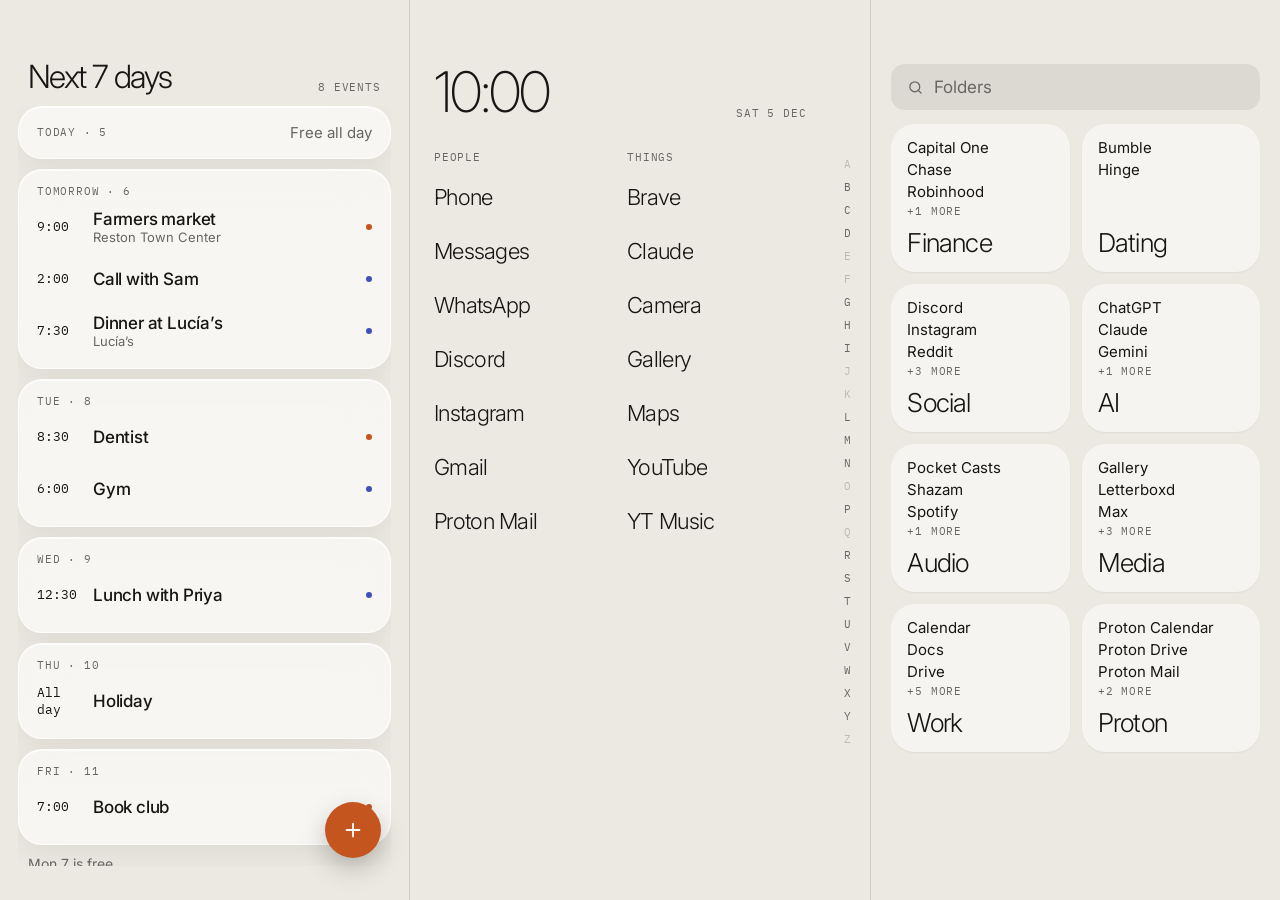
==== index.html @ 33ed7e68 "Page 0.7.0: SHELL themes, a color per page, fonts - Themes: SHELL's nine themes (accent → darker acc" ====
<!doctype html>
<html lang="en">
<head>
<meta charset="utf-8">
<meta name="viewport" content="width=device-width,initial-scale=1,user-scalable=no,interactive-widget=resizes-content">
<meta name="color-scheme" content="light">
<title>Paper</title>
<link rel="preconnect" href="https://fonts.googleapis.com">
<link rel="stylesheet" href="https://fonts.googleapis.com/css2?family=Inter:wght@200;300;400;500;600&family=IBM+Plex+Mono:wght@400;500&display=swap">
<style>
:root{
  /* Every color below is set by the theme (src/themes.js); these are the Paper defaults. */
  --bg:#ECE9E2; --bgRGB:236,233,226; --ink:#171614; --inkRGB:23,22,20; --ink2:#5F5B54;
  --line:rgba(var(--inkRGB),.13); --line2:rgba(var(--inkRGB),.28); --soft:rgba(var(--inkRGB),.07);
  --acc:#C4551F; --onAcc:#141312; --sheet:#F5F3EE; --card:rgba(255,255,255,.5); --pop:#FBFAF7; --red:#B42318;
  --glass:rgba(255,255,255,.58); --glassEdge:rgba(255,255,255,.75); --chipGlass:rgba(255,255,255,.65);
  --mono:'IBM Plex Mono',ui-monospace,'Roboto Mono',monospace;
  --sans:Inter,system-ui,'Roboto',sans-serif;
  --pad:28px; --ease:cubic-bezier(.22,1,.36,1); --pop:cubic-bezier(.34,1.4,.64,1);
}
*{box-sizing:border-box;-webkit-tap-highlight-color:transparent}
html,body{margin:0;height:100%;background:var(--bg);color:var(--ink);font-family:var(--sans);overflow:hidden;
  -webkit-user-select:none;user-select:none;overscroll-behavior:none}
button{font:inherit;color:inherit;background:none;border:0;padding:0;margin:0;cursor:pointer;text-align:left}
input{font:inherit;color:inherit;-webkit-user-select:text;user-select:text}
.mono{font-family:var(--mono);font-size:11px;letter-spacing:.8px;text-transform:uppercase;color:var(--ink2)}
.sr{position:absolute;width:1px;height:1px;overflow:hidden;clip:rect(0 0 0 0)}
h1{margin:0;font-weight:300;font-size:42px;line-height:1.05;letter-spacing:-1.6px}
@keyframes rise{from{opacity:0;transform:translate3d(0,16px,0)}to{opacity:1;transform:none}}
.scroll{overflow-y:auto;overflow-x:hidden;-webkit-overflow-scrolling:touch;touch-action:pan-y;scrollbar-width:none}
.scroll::-webkit-scrollbar{display:none}

/* frosted glass */
.glass{background:var(--glass);border:1px solid var(--glassEdge);box-shadow:inset 0 1px 0 var(--glassEdge),0 10px 30px rgba(0,0,0,.06);
  -webkit-backdrop-filter:blur(24px) saturate(1.2);backdrop-filter:blur(24px) saturate(1.2)}
.card{border-radius:24px;padding:14px 18px;display:flex;flex-direction:column;gap:6px;margin-bottom:10px}

#app{position:fixed;inset:0;overflow:hidden;overflow:clip;touch-action:none}
#wall,#wallOld{position:absolute;inset:0;pointer-events:none}
#wallOld{opacity:0}
#wx{position:absolute;inset:0;width:100%;height:100%;pointer-events:none}
#bolt{position:absolute;inset:0;background:#fff;opacity:0;pointer-events:none}
#bolt.flash{animation:bolt 1.1s ease-out}
@keyframes bolt{0%{opacity:0}4%{opacity:.5}10%{opacity:.05}16%{opacity:.35}100%{opacity:0}}
#app.theming,#app.theming *{transition:color .5s,background-color .5s,border-color .5s,fill .5s,stroke .5s!important}
#stage{position:absolute;inset:0;overflow:hidden;overflow:clip;transform-origin:50% 42%;will-change:transform,filter}
#track{position:absolute;top:0;left:0;height:100%;width:200%;display:flex;will-change:transform}
.page{position:relative;width:50%;height:100%;padding:calc(var(--top,24px) + 40px) var(--pad) calc(var(--bot,16px) + 20px);
  display:flex;flex-direction:column;overflow:hidden}
#veil{position:absolute;inset:0;background:var(--bg);opacity:0;pointer-events:none;z-index:4}

/* press feedback */
.app,.chip,.btn,.row,.ev,.dk,.ra,.tile,.sg,.mi,#dots button{transition:transform .22s var(--ease),opacity .22s,background-color .2s}
.app:active,.row:active,.ev:active,.ra:active,.mi:active{opacity:.55;transform:scale(.97)}
.chip:active,.btn:active,.dk:active,.sg:active,.tile:active{transform:scale(.95)}
.pressing{transform:scale(.95)!important;opacity:.7}

/* home */
.clockrow{display:flex;justify-content:space-between;align-items:flex-end;padding-right:28px}
#clock{margin:0;font-weight:200;font-size:56px;line-height:1;letter-spacing:-2px}
.cols{margin-top:30px;padding-right:28px;display:grid;grid-template-columns:minmax(0,1fr) minmax(0,1fr);column-gap:14px}
.col{display:flex;flex-direction:column;min-width:0}
.col .mono{margin:0 0 6px}
.app{min-height:54px;display:flex;align-items:center;white-space:nowrap;overflow:hidden;text-overflow:ellipsis;font-weight:300;font-size:calc(24px * var(--fs,1));letter-spacing:-.7px}
.app.missing{color:var(--ink2);text-decoration:line-through;text-decoration-thickness:1px}
#plainList{margin-top:24px;padding-right:28px;flex:1;min-height:0;padding-bottom:60px}
#plainList .app{font-size:calc(22px * var(--fs,1));min-height:50px}
.letter{margin:16px 0 2px}
#rail{position:absolute;right:0;padding-right:6px;touch-action:none;z-index:3;top:calc(var(--top,24px) + 128px);bottom:calc(var(--bot,16px) + 76px);width:40px;
  display:flex;flex-direction:column;justify-content:flex-start;align-items:center}
#rail button{width:34px;flex:0 1 23px;min-height:14px;max-height:24px;display:flex;align-items:center;justify-content:center;
  font-family:var(--mono);font-size:11px;color:var(--ink2);text-align:center;transition:transform .2s var(--pop),color .14s}
#rail button.on{color:var(--ink);font-weight:600;transform:translateX(-12px) scale(1.6)}
#rail button.off{opacity:.35}

/* page dots */
#app.shellish #dots{background:rgba(10,10,10,.6)}
#app.shellish #dots button{color:rgba(245,243,239,.45)}
#app.shellish #dots button.on{color:#f5f3ef}
#dots{position:absolute;left:50%;bottom:calc(var(--bot,16px) + 18px);transform:translateX(-50%);z-index:6;display:flex;gap:2px;padding:4px 8px;
  border-radius:999px;background:rgba(var(--inkRGB),.06);touch-action:none}
#dots button{width:34px;height:30px;display:flex;align-items:center;justify-content:center;color:rgba(var(--inkRGB),.3)}
#dots button.on{color:var(--ink);transform:scale(1.15)}
#dots .pip{width:7px;height:7px;border-radius:50%;background:currentColor}

/* folders (App Library) */
.fsearch{display:flex;align-items:center;gap:10px;min-height:46px;padding:0 16px;border-radius:14px;background:rgba(var(--inkRGB),.07);flex-shrink:0}
#fq{all:unset;flex:1;min-width:0;font-size:17px;color:var(--ink);-webkit-user-select:text;user-select:text}
#fq::placeholder{color:var(--ink2)}
.tiles{margin-top:14px;flex:1;min-height:0;display:grid;grid-template-columns:repeat(2,minmax(0,1fr));gap:12px;align-content:start;padding-bottom:70px}
.tile{min-height:148px;padding:14px 16px;border-radius:24px;background:var(--card);box-shadow:0 1px 2px rgba(0,0,0,.06);
  display:flex;flex-direction:column;justify-content:space-between;text-align:left;overflow:hidden}
.tapps{display:flex;flex-direction:column;gap:3px;min-width:0}
.tapps>span:not(.mono){font-size:15px;color:var(--ink);white-space:nowrap;overflow:hidden;text-overflow:ellipsis}
.tapps .tempty{color:var(--ink2)}
.tname{font-weight:300;font-size:26px;letter-spacing:-.8px}
.flist{margin-top:14px;flex:1;min-height:0}
#fwrap{position:absolute;inset:0;z-index:7;display:none;--fb:0}
#fwrap.on{display:block}
#fscrim{position:absolute;inset:0;background:rgba(var(--bgRGB),.55);-webkit-backdrop-filter:blur(18px);backdrop-filter:blur(18px);opacity:var(--fb)}
#fview{position:absolute;left:18px;right:18px;top:calc(var(--top,24px) + 110px);max-height:calc(100% - 200px);display:flex;flex-direction:column;
  background:var(--pop);border-radius:30px;padding:22px 20px 10px;box-shadow:0 30px 70px rgba(0,0,0,.18);transform-origin:0 0;will-change:transform}
.fhead{display:flex;justify-content:space-between;align-items:baseline;margin-bottom:14px}
.fname{font-weight:300;font-size:34px;letter-spacing:-1.2px}
.fbody{min-height:0}
.chips{display:grid;grid-template-columns:1fr 1fr;gap:8px;padding-bottom:14px}
/* icons line up with the folder's name on the left and its count on the right */
.ficons{display:grid;grid-template-columns:repeat(4,60px);justify-content:space-between;gap:16px 0;padding:4px 0 16px}
.fi{display:flex;flex-direction:column;align-items:center;gap:7px;min-width:0;text-align:center;transition:transform .22s var(--ease),opacity .22s}
.fi:active{transform:scale(.9);opacity:.75}
.fic{position:relative;width:60px;height:60px;border-radius:17px;overflow:hidden;background:var(--soft);display:flex;align-items:center;justify-content:center;flex-shrink:0;
  box-shadow:0 0 0 .5px rgba(var(--inkRGB),.12),0 3px 10px rgba(0,0,0,.1)}
.fic b{font-weight:400;font-size:24px;color:var(--ink2)}
.fic img{position:absolute;inset:0;width:100%;height:100%;object-fit:cover}
.fic.add{background:transparent;box-shadow:inset 0 0 0 1.5px var(--line2);color:var(--ink2)}
.fil{font-size:12.5px;line-height:1.2;width:78px;margin:0 -9px;text-align:center;white-space:nowrap;overflow:hidden;text-overflow:ellipsis}
#liftItem.fi{padding:0;background:none;border-radius:0;flex-direction:column;align-items:center;transform-origin:50% 40%}
#liftItem.fi .fil{color:var(--ink)}
.chip{min-height:48px;padding:0 16px;border-radius:14px;background:var(--ink);color:var(--bg);font-size:16px;white-space:nowrap;overflow:hidden;text-overflow:ellipsis}
.chip.ghost{background:transparent;color:var(--ink);border:1px solid var(--line2)}

/* overlays */
.over{position:absolute;inset:0;padding:calc(var(--top,24px) + 36px) 18px calc(var(--bot,16px) + 18px);display:flex;flex-direction:column;z-index:5;visibility:hidden;will-change:transform}
.over h1{margin:0 10px 12px;font-size:40px}

/* calendar (Today view) */
.calhead{display:flex;justify-content:space-between;align-items:flex-end;padding:0 10px 12px}
.calhead h1{margin:0;font-size:40px}
.days{flex:1;min-height:0;padding-bottom:80px}
.card.row1{flex-direction:row;justify-content:space-between;align-items:center;padding:16px 18px}
.card .sub{font-size:15px;color:var(--ink2)}
.ev{min-height:46px;display:flex;align-items:center;gap:12px;width:100%}
.ev .t{width:48px;flex-shrink:0;font-family:var(--mono);font-size:13px}
.ev .n{display:flex;flex-direction:column;min-width:0}
.ev .nt{font-size:17px;font-weight:500;letter-spacing:-.2px;overflow:hidden;text-overflow:ellipsis;white-space:nowrap}
.ev .nl{font-size:13px;color:var(--ink2);overflow:hidden;text-overflow:ellipsis;white-space:nowrap}
.ev .dot{width:6px;height:6px;border-radius:50%;flex-shrink:0;margin-left:auto}
.freeline{margin:4px 10px 0;font-size:14px;color:var(--ink2)}
.fab{position:absolute;right:28px;bottom:calc(var(--bot,16px) + 26px);width:56px;height:56px;border-radius:50%;background:var(--acc);display:flex;align-items:center;justify-content:center;
  box-shadow:0 10px 26px rgba(0,0,0,.22)}
.ask{gap:14px;font-size:16px;line-height:1.45}

/* search (Spotlight) */
.qwrap{display:flex;align-items:center;gap:10px;min-height:52px;padding:0 16px;border-radius:16px;flex-shrink:0}
#q{all:unset;flex:1;min-width:0;font-size:18px;color:var(--ink);-webkit-user-select:text;user-select:text}
#q::placeholder{color:var(--ink2)}
#results{margin-top:14px;flex:1;min-height:0}
.sug{display:grid;grid-template-columns:repeat(4,minmax(0,1fr));gap:6px;margin-top:4px}
.sg{min-height:52px;padding:0 6px;border-radius:14px;background:var(--chipGlass);font-size:14px;text-align:center;white-space:nowrap;overflow:hidden;text-overflow:ellipsis}
.row{width:100%;min-height:52px;display:flex;justify-content:space-between;align-items:center;gap:12px;border-top:1px solid var(--line)}
.card .row:first-of-type{border-top:0}
.card>.mono+.row{border-top:0}
.row .l{font-size:17px;letter-spacing:-.2px;white-space:nowrap;overflow:hidden;text-overflow:ellipsis}
.row .r{flex-shrink:0}
.row.best .l{font-weight:500}
.flist .row{padding:0 4px}
.hint{margin:8px 10px 0;font-size:14px;line-height:1.5;color:var(--ink2)}
.btn{min-height:46px;padding:0 18px;border-radius:999px;border:1px solid var(--line2);display:inline-flex;align-items:center;justify-content:center;font-size:15px;white-space:nowrap}
.btn.solid{background:var(--ink);color:var(--bg);border-color:var(--ink)}
.btn.sm{min-height:42px;padding:0 16px;font-size:14px}
.btn.on{background:var(--ink);color:var(--bg);border-color:var(--ink)}

/* now */
.nowlist{flex:1;min-height:0}
.hrow{flex-direction:row;justify-content:space-between;align-items:center;gap:12px}
.card .col{display:flex;flex-direction:column;gap:3px;min-width:0;width:100%;text-align:left}
.ti{font-size:18px;font-weight:500;letter-spacing:-.3px;overflow:hidden;text-overflow:ellipsis;white-space:nowrap}
.tx{font-size:15px;color:var(--ink2);line-height:1.35}
.tx.one{white-space:nowrap;overflow:hidden;text-overflow:ellipsis}
.mt{font-size:17px;line-height:1.35;overflow:hidden;display:-webkit-box;-webkit-line-clamp:2;-webkit-box-orient:vertical}
.ctl{display:flex;gap:2px;flex-shrink:0;align-items:center}
.ib{width:44px;height:44px;border-radius:50%;display:flex;align-items:center;justify-content:center}
.ib.solid{background:var(--ink)}
.bar{height:3px;border-radius:2px;background:var(--line);margin-top:6px}
.bar>i{display:block;height:3px;border-radius:2px;background:var(--acc)}
.reply{display:flex;gap:8px;margin-top:6px}
.reply input{flex:1;min-width:0;min-height:44px;padding:0 16px;border-radius:999px;border:1px solid var(--line2);background:var(--card);font-size:15px;outline:none}
.card .btnrow{margin-top:6px}
.dock{margin-top:10px;border-radius:26px;padding:10px 6px;display:grid;grid-template-columns:repeat(5,minmax(0,1fr))}
.dk{display:flex;flex-direction:column;align-items:center;gap:6px;min-height:64px;justify-content:center;text-align:center}
.di{display:flex;color:var(--ink)}
.dl{font-family:var(--mono);font-size:10px;letter-spacing:.6px;text-transform:uppercase;color:var(--ink2)}

.ncard{padding:0;will-change:transform}
.ncard .msg{padding:14px 18px;gap:4px}
/* the player */
.mcard{position:relative;overflow:hidden;padding:16px 16px 10px;gap:12px}
.mbg{position:absolute;inset:-40px;background-size:cover;background-position:center;filter:blur(36px) saturate(1.5);opacity:.32;pointer-events:none}
.mcard>*:not(.mbg){position:relative}
.mtop{display:flex;align-items:center;gap:14px;min-width:0}
.mart{width:72px;height:72px;border-radius:14px;overflow:hidden;flex-shrink:0;display:flex;align-items:center;justify-content:center;background:var(--soft);color:var(--ink2);
  box-shadow:0 8px 22px rgba(0,0,0,.22),0 0 0 .5px rgba(var(--inkRGB),.12);transition:transform .25s var(--ease)}
.mart:active{transform:scale(.94)}
.mart img{width:100%;height:100%;object-fit:cover}
.mart .fic{width:100%;height:100%;border-radius:0;box-shadow:none}
.mcard .ti{font-size:19px;white-space:normal;display:-webkit-box;-webkit-line-clamp:2;-webkit-box-orient:vertical;line-height:1.2}
.mcard .mono{display:flex;align-items:center;gap:6px}
.eq{display:inline-flex;align-items:flex-end;gap:2px;height:10px}
.eq b{width:2px;background:var(--acc);border-radius:1px;animation:eq 1s ease-in-out infinite}
.eq b:nth-child(2){animation-delay:-.35s}.eq b:nth-child(3){animation-delay:-.7s}
@keyframes eq{0%,100%{height:3px}50%{height:10px}}
.seek{padding:8px 0 0;touch-action:none;cursor:pointer}
.strack{position:relative;height:5px;border-radius:3px;background:rgba(var(--inkRGB),.14);transition:height .2s var(--ease)}
.sfill{position:absolute;left:0;top:0;bottom:0;border-radius:3px;background:var(--ink)}
.sknob{position:absolute;top:50%;width:13px;height:13px;margin:-6.5px 0 0 -6.5px;border-radius:50%;background:var(--ink);box-shadow:0 1px 4px rgba(0,0,0,.25);transform:scale(.0);transition:transform .2s var(--pop)}
.mcard.seeking .strack{height:9px}
.mcard.seeking .sknob,.seek:hover .sknob{transform:scale(1)}
.mcard.seeking .sknob{transform:scale(1.5)}
.stimes{display:flex;justify-content:space-between;margin-top:7px;font-size:10.5px;font-variant-numeric:tabular-nums}
.mctl{display:flex;align-items:center;justify-content:center;gap:30px;padding:2px 0 4px}
.mb{width:56px;height:56px;border-radius:50%;display:flex;align-items:center;justify-content:center;color:var(--ink);transition:transform .2s var(--pop),background-color .2s}
.mb:active{transform:scale(.86);background:var(--soft)}
.mb.play{width:66px;height:66px;background:var(--ink);box-shadow:0 8px 22px rgba(0,0,0,.2)}
.mb.play:active{transform:scale(.9);background:var(--ink)}

/* hold: lift + menu */
#lift{position:absolute;inset:0;z-index:8;display:none}
#lift.on{display:block}
#lift::before{content:"";position:absolute;inset:0;background:rgba(var(--bgRGB),.35);-webkit-backdrop-filter:blur(14px);backdrop-filter:blur(14px);animation:fadeIn .28s var(--ease) both}
@keyframes fadeIn{from{opacity:0}to{opacity:1}}
@keyframes liftIn{from{transform:scale(1);box-shadow:0 0 0 rgba(0,0,0,0)}to{transform:scale(1.06);box-shadow:0 18px 40px rgba(0,0,0,.18)}}
@keyframes menuIn{from{opacity:0;transform:scale(.6)}to{opacity:1;transform:none}}
#liftItem{position:absolute;display:flex;align-items:center;padding:6px 14px;border-radius:18px;background:var(--pop);white-space:nowrap;
  transform-origin:12% 50%;animation:liftIn .42s var(--pop) both}
#liftMenu{position:absolute;width:250px;border-radius:16px;overflow:hidden;background:var(--pop);
  -webkit-backdrop-filter:blur(20px);backdrop-filter:blur(20px);box-shadow:0 18px 50px rgba(0,0,0,.2);animation:menuIn .42s var(--pop) both}
.mi{width:100%;min-height:50px;padding:0 16px;display:flex;justify-content:space-between;align-items:center;font-size:16px;border-top:1px solid var(--line)}
.mi:first-child{border-top:0}
.mi.red{color:var(--red)}
.mi .mn{font-size:13px;color:var(--ink2)}

/* sheets */
#scrim{position:absolute;inset:0;background:rgba(0,0,0,.34);opacity:0;pointer-events:none;z-index:9;display:none}
#scrim.on{display:block;pointer-events:auto}
#sheet{position:absolute;left:0;right:0;bottom:0;max-height:88%;background:var(--sheet);border-radius:28px 28px 0 0;z-index:10;display:none;
  padding:12px var(--pad) calc(var(--bot,16px) + 22px);flex-direction:column;box-shadow:0 -10px 40px rgba(0,0,0,.1);will-change:transform}
#sheet.on{display:flex}
#sheet .grab{width:40px;height:5px;border-radius:3px;background:var(--line2);align-self:center;margin-bottom:14px;flex-shrink:0;padding:8px 40px;background-clip:content-box;box-sizing:content-box;margin-top:-8px}
#sheet .sbody{overflow-y:auto;min-height:0;scrollbar-width:none;touch-action:pan-y}
#sheet h2{margin:0 0 6px;font-weight:300;font-size:30px;letter-spacing:-1px}
#sheet .grp{margin-top:20px}
#sheet .grp>.mono{margin:0 0 6px}
#sheet .hint{margin:16px 0 0}
.seg{display:grid;grid-template-columns:1fr 1fr;gap:8px}
.kv{display:flex;justify-content:space-between;align-items:center;gap:12px;min-height:52px;border-top:1px solid var(--line)}
.kv:last-child{border-bottom:1px solid var(--line)}
.kv .k{font-size:17px}
.kv .v{font-size:14px;color:var(--ink2)}
.btnrow{display:flex;gap:8px;flex-wrap:wrap;margin-top:12px}
.pick{width:100%;min-height:50px;display:flex;justify-content:space-between;align-items:center;border-top:1px solid var(--line);font-size:17px}
.pick .ck{width:22px;height:22px;border-radius:6px;border:1.5px solid var(--line2);display:flex;align-items:center;justify-content:center;flex-shrink:0;transition:background-color .2s,border-color .2s}
.pick.on .ck{background:var(--ink);border-color:var(--ink)}
.status{margin-top:10px;font-size:14px;line-height:1.45;color:var(--ink2);min-height:20px}
.namein{width:100%;min-height:50px;padding:0 16px;border-radius:14px;border:1px solid var(--line2);background:transparent;font-size:17px;outline:none}

#toast{position:absolute;left:50%;top:calc(var(--top,24px) + 10px);transform:translateX(-50%) translateY(-16px) scale(.9);opacity:0;z-index:20;
  padding:12px 20px;border-radius:999px;background:var(--ink);color:var(--bg);font-size:14px;white-space:nowrap;pointer-events:none;transition:transform .45s var(--pop),opacity .25s}
#toast.on{opacity:1;transform:translateX(-50%)}

/* A–Z rail card */
#railPop{position:absolute;right:48px;top:120px;width:min(250px,64vw);max-height:330px;background:rgba(var(--inkRGB),.92);color:var(--bg);border-radius:22px;
  -webkit-backdrop-filter:blur(20px);backdrop-filter:blur(20px);
  padding:14px 8px 8px 18px;z-index:8;display:flex;flex-direction:column;opacity:0;pointer-events:none;
  transform:translate3d(16px,0,0) scale(.9);transform-origin:100% 30%;
  transition:opacity .18s,transform .38s var(--pop),top .2s var(--ease);box-shadow:0 18px 50px rgba(0,0,0,.25)}
#railPop.on{opacity:1;pointer-events:auto;transform:none}
#railPop .rl{margin:0 0 4px;font-weight:200;font-size:44px;line-height:1;letter-spacing:-1px}
#railPop .rlist{min-height:0;overflow-y:auto;padding-right:10px}
#railPop .ra{display:flex;align-items:center;width:100%;min-height:44px;font-size:18px;font-weight:300;letter-spacing:-.3px;border-top:1px solid rgba(var(--bgRGB),.14);
  white-space:nowrap;overflow:hidden;text-overflow:ellipsis}
#railPop .rnone{margin:6px 0 10px;font-size:15px;color:rgba(var(--bgRGB),.65)}

/* a pattern is on: give the words on the wall a soft halo of the background so they stay easy to read */
#app.patterned .page .app,#app.patterned #clock,#app.patterned .page>.clockrow .mono,#app.patterned .col>.mono,#app.patterned .over h1,#app.patterned .calhead .mono,#app.patterned #rail button,#app.patterned .letter{text-shadow:0 0 2px var(--bg),0 0 8px var(--bg),0 0 16px var(--bg),0 0 24px var(--bg)}

/* themes folder */
.wxseg{display:grid;grid-template-columns:repeat(4,1fr);gap:8px}
.wxseg .btn{padding:0 6px}
.swg{display:grid;grid-template-columns:repeat(4,minmax(0,1fr));gap:12px 8px}
.sw{display:flex;flex-direction:column;align-items:center;gap:6px;min-width:0;transition:transform .22s var(--ease)}
.sw:active{transform:scale(.93)}
.swp{position:relative;width:100%;aspect-ratio:1;border-radius:18px;display:flex;align-items:center;justify-content:center;font-weight:300;font-size:20px;letter-spacing:-.5px;
  box-shadow:inset 0 0 0 1px rgba(128,128,128,.28);background-size:auto}
.swp i{position:absolute;right:9px;bottom:9px;width:9px;height:9px;border-radius:50%}
.sw.on .swp{outline:2.5px solid var(--ink);outline-offset:3px}
.swn{font-size:12px;color:var(--ink2);white-space:nowrap;overflow:hidden;text-overflow:ellipsis;max-width:100%}
.sw.on .swn{color:var(--ink);font-weight:500}
.fsw{background:var(--soft);font-size:28px;font-weight:400;color:var(--ink)}

/* fun stuff folder + the full-screen toy */
.ftg{display:grid;grid-template-columns:repeat(3,minmax(0,1fr));gap:8px}
.ft{min-height:58px;padding:8px 10px;border-radius:16px;background:var(--soft);font-size:15px;line-height:1.2;text-align:center;display:flex;align-items:center;justify-content:center;transition:transform .22s var(--ease)}
.ft:active{transform:scale(.94)}
#toy{position:absolute;inset:0;z-index:12;display:none;flex-direction:column;background-color:var(--bg);padding:calc(var(--top,24px) + 14px) 20px calc(var(--bot,16px) + 18px)}
#toy.on{display:flex;animation:rise .35s var(--ease) both}
.toyhead{display:flex;justify-content:space-between;align-items:center;flex-shrink:0;min-height:52px;padding-left:6px}
#toyX{width:48px;height:48px;border-radius:50%;background:var(--soft);display:flex;align-items:center;justify-content:center;font-size:26px;font-weight:300;line-height:1}
#toyBody{flex:1;min-height:0;position:relative}
.tbox{position:absolute;inset:0;display:flex;flex-direction:column;align-items:center;justify-content:center;gap:16px;text-align:center}
.tpad{flex:1;min-height:0;width:100%;display:flex;flex-direction:column;align-items:center;justify-content:center;gap:16px;text-align:center;border-radius:26px;transition:background-color .2s}
.tcan{display:block;width:100%;flex:1;min-height:0;border-radius:22px;background:var(--soft);touch-action:none}
.tbig{font-weight:200;font-size:76px;letter-spacing:-3px;line-height:1;font-variant-numeric:tabular-nums}
.tmid{font-weight:300;font-size:30px;letter-spacing:-.8px;line-height:1.2;max-width:310px}
.tsub{font-size:14px;line-height:1.4;color:var(--ink2);max-width:300px}
.trow{display:flex;gap:8px;flex-wrap:wrap;justify-content:center;flex-shrink:0}
@keyframes flip{from{transform:rotateX(0)}to{transform:rotateX(1440deg)}}
@keyframes shake{0%,100%{transform:none}20%{transform:translate(-9px,3px) rotate(-5deg)}40%{transform:translate(8px,-3px) rotate(4deg)}60%{transform:translate(-6px,2px) rotate(-3deg)}80%{transform:translate(4px,0) rotate(2deg)}}
@keyframes popin{from{transform:scale(.7);opacity:0}to{transform:none;opacity:1}}
.coin{width:170px;height:170px;border-radius:50%;border:2px solid var(--ink);display:flex;align-items:center;justify-content:center;font-weight:200;font-size:76px}
.coin.flip{animation:flip .6s var(--ease)}
.orb{width:230px;height:230px;border-radius:50%;background:var(--ink);color:var(--bg);display:flex;align-items:center;justify-content:center;padding:34px;font-weight:300;font-size:24px;line-height:1.2;letter-spacing:-.4px}
.shake{animation:shake .5s ease}
.popin{animation:popin .35s var(--pop) both}
.die{width:74px;height:74px;border-radius:18px;border:1.5px solid var(--ink);padding:11px;display:grid;grid-template-columns:repeat(3,1fr);grid-template-rows:repeat(3,1fr);place-items:center}
.die i{width:10px;height:10px;border-radius:50%}
.die i.p{background:var(--ink)}
.bwg{display:grid;grid-template-columns:repeat(6,1fr);gap:9px;width:100%;max-width:340px;touch-action:none}
.bw{aspect-ratio:1;border-radius:50%;background:var(--card);box-shadow:inset 0 -5px 9px rgba(var(--inkRGB),.16),inset 0 3px 5px rgba(255,255,255,.35),0 0 0 1px var(--line);transition:transform .16s var(--pop)}
.bw.x{background:transparent;box-shadow:inset 0 0 0 1px var(--line);transform:scale(.86)}
.g3,.g4{display:grid;gap:9px;width:100%;max-width:330px}
.g3{grid-template-columns:repeat(3,1fr)}
.g4{grid-template-columns:repeat(4,1fr)}
.tc{aspect-ratio:1;border-radius:18px;background:var(--soft);display:flex;align-items:center;justify-content:center;font-weight:300;font-size:30px;text-align:center;transition:background-color .15s,color .15s,transform .2s var(--pop)}
.tc.hot{background:var(--acc);color:var(--onAcc)}
.tc.inv{background:var(--ink);color:var(--bg)}
.tc.dim{opacity:.35}
.g4 .tc{font-size:24px;border-radius:15px}
.wh{position:relative;aspect-ratio:1;border-radius:50%;background:var(--soft)}
.wh.up::after{content:"";position:absolute;inset:16%;border-radius:50%;background:var(--acc);animation:popin .2s var(--pop) both}
.breath{width:150px;height:150px;border-radius:50%;background:var(--acc);opacity:.85;will-change:transform}
.pbar{width:100%;max-width:300px;height:8px;border-radius:4px;background:var(--line);overflow:hidden}
.pbar>i{display:block;height:100%;background:var(--acc);border-radius:4px}
.tin{width:100%;max-width:320px;min-height:50px;padding:0 16px;border-radius:14px;border:1px solid var(--line2);background:transparent;font-size:17px;outline:none;text-align:center}

/* unfolded: calendar | home | folders side by side */
@media (min-width:760px){
  #cal{left:0;right:auto;width:32%;visibility:visible!important;transform:none!important;border-right:1px solid var(--line)}
  #stage{left:32%}
  #track{width:100%}
  #pHome{width:53%;border-right:1px solid var(--line);--pad:24px}
  #pFold{width:47%;--pad:20px}
  .app{font-size:22px}
  .clockrow,.cols{padding-right:40px}
  #search,#now{left:50%;right:auto;width:min(520px,100%);margin-left:-260px}
  #sheet{left:50%;right:auto;width:min(560px,100%);margin-left:-280px}
  #dots{display:none}
  #railPop{right:auto;left:calc(32% + 53% * .68 - 260px)}
  .ev .t{width:44px}
  .calhead h1{font-size:32px;white-space:nowrap}
  .calhead .mono{white-space:nowrap}
}
</style>
</head>
<body>
<div id="app">
  <div id="wall"></div><div id="wallOld"></div><canvas id="wx" aria-hidden="true"></canvas><div id="bolt"></div>
  <div id="stage">
    <div id="track">
      <section class="page" id="pHome" aria-label="Home">
        <div class="clockrow">
          <p id="clock" role="button" aria-label="Time. Hold for settings"></p>
          <p class="mono" id="date" style="margin:0"></p>
        </div>
        <div class="cols" id="cols">
          <nav class="col" aria-label="People apps"><p class="mono">People</p><div id="colPeople"></div></nav>
          <nav class="col" aria-label="Things apps"><p class="mono">Things</p><div id="colThings"></div></nav>
        </div>
        <div class="scroll" id="plainList" hidden></div>
        <nav id="rail" aria-label="Alphabet"></nav>
      </section>

      <section class="page" id="pFold" aria-label="Folders">
        <label class="fsearch"><svg width="17" height="17" viewBox="0 0 24 24" fill="none" style="stroke:var(--ink2)" stroke-width="1.8" stroke-linecap="round" aria-hidden="true"><circle cx="11" cy="11" r="7"/><path d="M20 20l-3.5-3.5"/></svg>
          <span class="sr">Search folders and apps</span><input id="fq" type="search" placeholder="Folders" autocomplete="off" spellcheck="false"></label>
        <div class="tiles scroll" id="tiles"></div>
      </section>
    </div>
  </div>
  <div id="veil"></div>

  <section class="over" id="cal" aria-label="Calendar">
    <div class="calhead"><h1>Next 7 days</h1><span class="mono" id="calCount"></span></div>
    <div class="days scroll" id="days"></div>
    <button class="fab" id="addEv" aria-label="Add event"><svg width="22" height="22" viewBox="0 0 24 24" fill="none" style="stroke:var(--onAcc)" stroke-width="2" stroke-linecap="round" aria-hidden="true"><path d="M12 5v14M5 12h14"/></svg></button>
  </section>

  <div id="dots" role="tablist" aria-label="Pages">
    <button data-dot="-1" role="tab" aria-label="Calendar"><svg width="10" height="10" viewBox="0 0 10 10" aria-hidden="true"><rect x="1" y="1.5" width="8" height="7.5" rx="1.6" fill="none" stroke="currentColor" stroke-width="1.4"/></svg></button>
    <button data-dot="0" role="tab" aria-label="Home"><span class="pip"></span></button>
    <button data-dot="1" role="tab" aria-label="Folders"><svg width="10" height="10" viewBox="0 0 10 10" aria-hidden="true"><rect x=".5" y=".5" width="3.8" height="3.8" rx="1" fill="currentColor"/><rect x="5.7" y=".5" width="3.8" height="3.8" rx="1" fill="currentColor"/><rect x=".5" y="5.7" width="3.8" height="3.8" rx="1" fill="currentColor"/><rect x="5.7" y="5.7" width="3.8" height="3.8" rx="1" fill="currentColor"/></svg></button>
  </div>

  <section class="over" id="search" aria-label="Search">
    <label class="qwrap glass"><svg width="18" height="18" viewBox="0 0 24 24" fill="none" style="stroke:var(--ink2)" stroke-width="1.8" stroke-linecap="round" aria-hidden="true"><circle cx="11" cy="11" r="7"/><path d="M20 20l-3.5-3.5"/></svg>
      <span class="sr">Search</span><input id="q" type="text" placeholder="Search" autocomplete="off" autocapitalize="off" spellcheck="false" enterkeyhint="go"></label>
    <div id="results" class="scroll"></div>
  </section>

  <section class="over" id="now" aria-label="Now">
    <h1>Now</h1>
    <div class="nowlist scroll" id="nowlist"></div>
    <div class="dock glass" id="dock"></div>
  </section>

  <div id="fwrap"><div id="fscrim"></div><div id="fview" role="dialog" aria-modal="true"></div></div>
  <div id="railPop" aria-live="polite"></div>
  <div id="lift"></div>

  <div id="scrim"></div>
  <div id="sheet" role="dialog" aria-modal="true"><div class="grab"></div><div class="sbody" id="sbody"></div></div>
  <div id="toy" role="dialog" aria-modal="true"><div class="toyhead"><span class="mono" id="toyName"></span><button id="toyX" aria-label="Close">×</button></div><div id="toyBody"></div></div>
  <div id="toast" role="status"></div>
</div>
<script>
/* Preview bridge: stands in for window.PaperNative in a browser, on made-up data. Never used on the phone.
   Strict: every method checks its argument count against the Kotlin signatures (arity.json), so a wrong call fails here first. */
if (!window.PaperNative) window.PaperNative = (function () {
  var ARITY = {"alarm":3,"appInfo":1,"applyPage":0,"apps":0,"askPerm":1,"battery":0,"call":1,"camera":0,"cancelRemind":1,"checkUpdate":1,"contacts":0,"copy":1,"device":0,"dismissAll":0,"events":1,"haptic":1,"installUpdate":0,"launch":1,"maps":1,"media":0,"mediaCmd":1,"newEvent":4,"notifAction":2,"notifDismiss":1,"notifOpen":1,"notifReply":2,"notifs":0,"openContact":1,"openEvent":1,"perms":0,"profile":0,"ready":0,"remind":3,"resetPage":0,"setDnd":1,"setHome":0,"settings":1,"shade":0,"shareFile":3,"sms":2,"timer":2,"torch":1,"uninstall":1,"updateInfo":0,"url":1,"usage":0,"version":0,"web":1};
  var now = Date.now(), MIN = 6e4, HOUR = 36e5;
  var names = ['Phone', 'Messages', 'WhatsApp', 'Discord', 'Instagram', 'Gmail', 'Proton Mail', 'Brave', 'Claude', 'Camera', 'Gallery', 'Maps',
    'YouTube', 'YouTube Music', 'Chase', 'Venmo', 'Capital One', 'Robinhood', 'Hinge', 'Bumble', 'Reddit', 'X', 'Threads', 'ChatGPT', 'Gemini',
    'Perplexity', 'Spotify', 'Pocket Casts', 'Shazam', 'Netflix', 'Max', 'Letterboxd', 'Slack', 'Drive', 'Docs', 'Procore', 'Proton Drive',
    'Proton Pass', 'Proton VPN', 'Proton Calendar', 'Calendar', 'Clock', 'Calculator', 'Contacts', 'My Files', 'Settings', 'Weather', 'Uber'];
  var cats = { Spotify: 'audio', 'Pocket Casts': 'audio', 'YouTube Music': 'audio', Shazam: 'audio', YouTube: 'video', Netflix: 'video', Max: 'video',
    Instagram: 'social', Discord: 'social', Reddit: 'social', X: 'social', Threads: 'social', Maps: 'maps', Gallery: 'image', Camera: 'image',
    Slack: 'productivity', Docs: 'productivity', Drive: 'productivity', Calendar: 'productivity' };
  // Stand-in icons for the preview (the phone serves real ones at /icon/…). A few are left empty to show the letter fallback.
  function fakeIcon(n) {
    if (/^(Uber|Weather|Max)$/.test(n)) return '';
    var h = 0; for (var i = 0; i < n.length; i++) h = (h * 31 + n.charCodeAt(i)) % 360;
    var svg = "<svg xmlns='http://www.w3.org/2000/svg' width='96' height='96'><defs><linearGradient id='g' x1='0' y1='0' x2='1' y2='1'><stop offset='0' stop-color='hsl(" + h + ",70%,58%)'/><stop offset='1' stop-color='hsl(" + ((h + 40) % 360) + ",70%,42%)'/></linearGradient></defs><rect width='96' height='96' fill='url(#g)'/><text x='48' y='64' font-family='sans-serif' font-size='44' font-weight='600' fill='#fff' text-anchor='middle'>" + n.charAt(0) + "</text></svg>";
    return 'data:image/svg+xml,' + encodeURIComponent(svg);
  }
  var apps = names.map(function (n) { var pkg = 'app.' + n.toLowerCase().replace(/[^a-z]/g, ''); return { key: pkg + '/Main', pkg: pkg, label: n, cat: cats[n] || 'other', icon: fakeIcon(n) }; });
  var notifs = [
    { id: 'n1', pkg: 'app.messages', kind: 'msg', title: 'Ana', text: 'Can you bring the charger?', person: 'Ana', convo: 'Ana', group: false, time: now - 5 * MIN, live: true, canReply: true, actions: [] },
    { id: 'n2', pkg: 'app.whatsapp', kind: 'msg', title: 'Leo', text: 'pizza after? you owe me 20', person: 'Leo', convo: 'Leo', group: false, time: now - 31 * MIN, live: true, canReply: true, actions: [] },
    { id: 'n3', pkg: 'app.gmail', kind: 'email', title: 'Permit office', text: 'Your review comments are ready', person: '', convo: '', group: false, time: now - 52 * MIN, live: true, canReply: false, actions: ['Archive'] }
  ];
  var media = { pkg: 'app.youtubemusic', title: 'Slow piano, side B', artist: 'Example Artist', album: 'Quiet Rooms', duration: 240000, position: 80000, positionAt: now, speed: 1, playing: true,
    art: 'data:image/svg+xml,' + encodeURIComponent("<svg xmlns='http://www.w3.org/2000/svg' width='200' height='200'><defs><linearGradient id='a' x1='0' y1='0' x2='1' y2='1'><stop offset='0' stop-color='#F2B544'/><stop offset='.55' stop-color='#C4551F'/><stop offset='1' stop-color='#3A1458'/></linearGradient></defs><rect width='200' height='200' fill='url(#a)'/><circle cx='138' cy='70' r='34' fill='#FBE7C6' opacity='.85'/><path d='M0 150 Q60 112 110 140 T200 128 V200 H0Z' fill='#1E1A3E' opacity='.8'/></svg>") };
  var perms = { notif: true, calendar: true, contacts: true, dnd: true, phone: true, alarms: true, usage: false, isHome: false };
  function at(addDays, h, m) { var d = new Date(); d.setDate(d.getDate() + addDays); d.setHours(h, m, 0, 0); return d.getTime(); }
  function emit(type, data) { setTimeout(function () { window.PAPER && PAPER.onNative(type, data === undefined ? null : data); }, 60); }
  var ev = [
    ['Farmers market', 1, 9, 0, 60, 'Reston Town Center'], ['Call with Sam', 1, 14, 0, 30, ''], ['Dinner at Lucía’s', 1, 19, 30, 120, 'Lucía’s'],
    ['Dentist', 3, 8, 30, 60, ''], ['Gym', 3, 18, 0, 60, ''], ['Lunch with Priya', 4, 12, 30, 60, ''], ['Book club', 6, 19, 0, 90, '']
  ].map(function (e, i) { var s = at(e[1], e[2], e[3]); return { id: 'e' + i, title: e[0], start: s, end: s + e[4] * MIN, allDay: false, loc: e[5], color: i % 3 ? '#3F51B5' : '#C4551F' }; });
  ev.unshift({ id: 'eh', title: 'Holiday', start: at(5, 0, 0), end: at(6, 0, 0), allDay: true, loc: '' });
  var impl = {
    apps: function () { return JSON.stringify(apps); },
    launch: function () { return true; }, appInfo: function () {}, uninstall: function () {},
    notifs: function () { return JSON.stringify(notifs); },
    notifOpen: function () {}, notifAction: function () {},
    notifDismiss: function (id) { notifs = notifs.filter(function (n) { return n.id !== id; }); emit('notifs'); },
    dismissAll: function () { notifs = []; emit('notifs'); },
    notifReply: function (id) { notifs = notifs.filter(function (n) { return n.id !== id; }); emit('notifs'); return true; },
    media: function () { return JSON.stringify(media); },
    mediaCmd: function (c) {
      var at = Date.now(); media.position = Math.min(media.duration, media.position + (media.playing ? at - media.positionAt : 0)); media.positionAt = at;
      if (/^seek:/.test(c)) media.position = +c.slice(5);
      else if (c === 'next' || c === 'prev') { media.position = 0; media.title = c === 'next' ? 'Night drive, side A' : 'Slow piano, side B'; }
      else media.playing = c === 'toggle' ? !media.playing : c !== 'pause';
      emit('media', JSON.stringify(media));
    },
    events: function () { return JSON.stringify(ev); },
    openEvent: function () {}, newEvent: function () { return true; },
    contacts: function () { return '[]'; }, call: function () {}, sms: function () {}, openContact: function () {},
    profile: function () { return '{}'; }, battery: function () { return '{"pct":80,"charging":false}'; }, device: function () { return '{}'; },
    perms: function () { return JSON.stringify(perms); },
    askPerm: function (n) { if (n in perms) perms[n] = true; if (n === 'home') perms.isHome = true; emit('perms'); },
    setHome: function () {}, setDnd: function () { return true; }, torch: function () { return true; },
    timer: function () { return true; }, alarm: function () { return true; }, remind: function () { return true; }, cancelRemind: function () { return true; },
    usage: function () { return '{"ok":false}'; }, camera: function () { return true; },
    web: function () {}, url: function () {}, maps: function () {}, settings: function () {}, shade: function () {},
    copy: function () { return true; }, haptic: function () {}, shareFile: function () { return true; },
    ready: function () {},
    updateInfo: function () { return '{"app":"0.1.0","live":false,"pageAt":0,"pageSha":"","onLive":false}'; },
    checkUpdate: function (w) { emit('update', JSON.stringify(w === 'page' ? { kind: 'page', state: 'current' } : { kind: 'app', state: 'current', version: '0.1.0', latest: '0.1.0' })); },
    installUpdate: function () {}, applyPage: function () {}, resetPage: function () {},
    version: function () { return '0.1.0'; }
  };
  var out = { __mock: true };
  Object.keys(ARITY).forEach(function (k) {
    if (!impl[k]) throw new Error('mock is missing ' + k);
    out[k] = function () {
      if (arguments.length !== ARITY[k]) throw new Error('PaperNative.' + k + ' takes ' + ARITY[k] + ' argument(s), got ' + arguments.length);
      return impl[k].apply(null, arguments);
    };
  });
  return out;
})();
</script>
<script>
/* Paper — a calm Android home screen.
   Calendar ← Home → Folders. Swipe down: search. Swipe up: Now. Hold the clock (or search "settings"): settings.
   Native bridge: window.PaperNative (android/…/Native.kt). Native events arrive at PAPER.onNative(type, data). */
(function () {
  'use strict';
  const N = window.PaperNative;
  const $ = (s) => document.querySelector(s);
  const esc = (s) => String(s == null ? '' : s).replace(/[&<>"']/g, (c) => ({ '&': '&amp;', '<': '&lt;', '>': '&gt;', '"': '&quot;', "'": '&#39;' }[c]));
  const J = (s, d) => { try { const v = typeof s === 'string' ? JSON.parse(s) : s; return v == null ? d : v; } catch (e) { return d; } };
  const call = (fn, ...a) => { try { return N[fn](...a); } catch (e) { console.warn('PaperNative.' + fn, e); return null; } };
  const PAGE_VERSION = '0.7.0';

  // ------------------------------------------------------------------ saved state
  const KEY = 'paper.v1';
  const PEOPLE = [['Phone', ['Phone']], ['Messages', ['Messages', 'Google Messages', 'Samsung Messages']], ['WhatsApp', ['WhatsApp']],
    ['Discord', ['Discord']], ['Instagram', ['Instagram']], ['Gmail', ['Gmail']], ['Proton Mail', ['Proton Mail', 'ProtonMail']]];
  const THINGS = [['Brave', ['Brave', 'Brave Browser']], ['Claude', ['Claude']], ['Camera', ['Camera']], ['Gallery', ['Gallery', 'Google Photos', 'Photos']],
    ['Maps', ['Maps', 'Google Maps']], ['YouTube', ['YouTube']], ['YT Music', ['YouTube Music', 'YT Music']]];
  const FOLDER_SEED = [
    ['Finance', ['bank', 'chase', 'capital one', 'amex', 'american express', 'wells', 'citi', 'discover', 'venmo', 'cash app', 'paypal', 'zelle', 'wallet', 'robinhood', 'fidelity', 'schwab', 'vanguard', 'coinbase', 'credit karma', 'monarch', 'ynab', 'mint', 'navy federal', 'ally', 'sofi', 'apple card']],
    ['Dating', ['hinge', 'bumble', 'tinder', 'raya', 'feeld', 'okcupid', 'ok cupid', 'grindr', 'her', 'coffee meets bagel', 'the league', 'match']],
    ['Social', ['instagram', 'x', 'twitter', 'threads', 'bluesky', 'reddit', 'tiktok', 'facebook', 'snapchat', 'linkedin', 'discord', 'telegram', 'whatsapp', 'substack', 'are.na', 'mastodon']],
    ['AI', ['claude', 'chatgpt', 'gemini', 'perplexity', 'copilot', 'grok', 'meta ai', 'le chat', 'deepseek']],
    ['Audio', ['spotify', 'youtube music', 'yt music', 'soundcloud', 'podcasts', 'pocket casts', 'audible', 'tidal', 'bandcamp', 'shazam', 'apple music', 'deezer']],
    ['Media', ['youtube', 'netflix', 'hbo', 'max', 'hulu', 'prime video', 'disney', 'twitch', 'plex', 'crunchyroll', 'peacock', 'paramount', 'letterboxd', 'kindle', 'gallery', 'photos']],
    ['Work', ['slack', 'teams', 'outlook', 'drive', 'docs', 'sheets', 'slides', 'notion', 'zoom', 'meet', 'calendar', 'procore', 'dropbox', 'office', 'word', 'excel', 'hubspot', 'adobe', 'acrobat', 'files', 'my files']],
    ['Proton', ['proton']]
  ];
  let S = J(localStorage.getItem(KEY), null);
  const save = () => { try { localStorage.setItem(KEY, JSON.stringify(S)); } catch (e) {} };
  if (!S || S.v !== 1) {
    S = { v: 1, jere: true, home: { people: PEOPLE.map(([n, a]) => ({ name: n, alias: a, key: '' })), things: THINGS.map(([n, a]) => ({ name: n, alias: a, key: '' })) },
      folders: null, open: 'Finance', torch: false, dnd: false };
  }

  S.theme = Object.assign({ color: 'paper', pat: 'none', str: 'soft', auto: false, wx: 'clear', font: 'paper' }, S.theme || {});

  // ------------------------------------------------------------------ apps
  let APPS = [];
  const byKey = new Map();
  function loadApps() {
    APPS = J(call('apps'), []).filter((a) => a && a.key && a.label).sort((a, b) => a.label.localeCompare(b.label, undefined, { sensitivity: 'base' }));
    byKey.clear();
    APPS.forEach((a) => byKey.set(a.key, a));
    resolveHome();
    if (!S.folders) seedFolders();
    S.folders.forEach((f) => { f.keys = f.keys.filter((k) => byKey.has(k)); });
    save();
  }
  const low = (s) => String(s || '').toLowerCase();
  function findApp(aliases) {
    for (const al of aliases) { const a = APPS.find((x) => low(x.label) === low(al)); if (a) return a; }
    for (const al of aliases) { const a = APPS.find((x) => low(x.label).startsWith(low(al))); if (a) return a; }
    return null;
  }
  function resolveHome() {
    ['people', 'things'].forEach((c) => S.home[c].forEach((h) => {
      if (h.key && byKey.has(h.key)) return;
      const a = findApp(h.alias && h.alias.length ? h.alias : [h.name]);
      h.key = a ? a.key : '';
    }));
  }
  function seedFolders() {
    const taken = new Set();
    S.folders = FOLDER_SEED.map(([name, words]) => {
      const keys = APPS.filter((a) => {
        const l = low(a.label);
        return words.some((w) => w.length <= 3 ? (l === w || l.split(/\s+/)[0] === w) : (l === w || l.startsWith(w + ' ') || l.startsWith(w) || l.includes(' ' + w)));
      }).map((a) => a.key);
      keys.forEach((k) => taken.add(k));
      return { name, keys };
    });
  }
  function open(key, label) {
    if (!key || !byKey.has(key)) { toast((label || 'That app') + ' isn’t installed'); return; }
    S.uses = S.uses || {}; S.uses[key] = (S.uses[key] || 0) + 1; save();
    call('launch', key);
  }

  // ------------------------------------------------------------------ helpers
  // An app's real icon (served by the APK at /icon/…, unmasked, shaped here). Its first letter shows until it loads, or if it can't.
  const appIcon = (a) => '<span class="fic"><b>' + esc((a.label || '?').trim().charAt(0).toUpperCase()) + '</b>' + (a.icon ? '<img src="' + esc(a.icon) + '" alt="" loading="lazy" decoding="async" onerror="this.remove()">' : '') + '</span>';
  let toastT = 0;
  function toast(t) { const el = $('#toast'); el.textContent = t; el.classList.add('on'); clearTimeout(toastT); toastT = setTimeout(() => el.classList.remove('on'), 1600); }
  const DN = ['Sun', 'Mon', 'Tue', 'Wed', 'Thu', 'Fri', 'Sat'];
  const MN = ['Jan', 'Feb', 'Mar', 'Apr', 'May', 'Jun', 'Jul', 'Aug', 'Sep', 'Oct', 'Nov', 'Dec'];
  const hm = (d) => { const h = d.getHours() % 12 || 12; const m = d.getMinutes(); return h + ':' + (m < 10 ? '0' : '') + m; };
  const ampm = (d) => (d.getHours() < 12 ? 'am' : 'pm');
  const dayStart = (d) => new Date(d.getFullYear(), d.getMonth(), d.getDate()).getTime();
  const haptic = (k) => call('haptic', k || 'tap');
  const ICON = {
    plus: '<svg width="20" height="20" viewBox="0 0 24 24" fill="none" stroke="currentColor" stroke-width="1.8" stroke-linecap="round" aria-hidden="true"><path d="M12 5v14M5 12h14"/></svg>',
    prev: '<svg width="20" height="20" viewBox="0 0 24 24" fill="none" stroke="currentColor" stroke-width="1.6" stroke-linecap="round" stroke-linejoin="round" aria-hidden="true"><path d="M6 5v14M19 5l-10 7 10 7z"/></svg>',
    next: '<svg width="20" height="20" viewBox="0 0 24 24" fill="none" stroke="currentColor" stroke-width="1.6" stroke-linecap="round" stroke-linejoin="round" aria-hidden="true"><path d="M18 5v14M5 5l10 7-10 7z"/></svg>',
    pause: '<svg width="18" height="18" viewBox="0 0 24 24" fill="none" style="stroke:var(--bg)" stroke-width="2.2" stroke-linecap="round" aria-hidden="true"><path d="M8 5v14M16 5v14"/></svg>',
    play: '<svg width="18" height="18" viewBox="0 0 24 24" style="fill:var(--bg)" aria-hidden="true"><path d="M8 5l12 7-12 7z"/></svg>'
  };

  // ------------------------------------------------------------------ springs
  // A damped spring per animated value. It starts from the finger's speed, can be stopped mid-flight
  // (the value freezes under the finger), and settles at its own pace: a flick snaps, a nudge glides.
  // response = seconds for one oscillation, damping 1 = no overshoot.
  const running = new Map();
  function spring(key, from, to, v0, opt, onFrame, onDone) {
    stopSpring(key);
    const response = (opt && opt.response) || 0.42, damping = (opt && opt.damping) || 0.9, eps = (opt && opt.eps) || 0.001;
    const k = Math.pow(2 * Math.PI / response, 2), c = 4 * Math.PI * damping / response;
    let x = from - to, v = v0 || 0, last = performance.now(), id = 0;
    const s = { value: from, to, cancel() { cancelAnimationFrame(id); running.delete(key); } };
    function step(now) {
      const dt = Math.min(0.034, (now - last) / 1000); last = now;
      for (let i = 0; i < 4; i++) { const h = dt / 4; const a = -k * x - c * v; v += a * h; x += v * h; }
      s.value = to + x; s.v = v;
      if (Math.abs(x) < eps && Math.abs(v) < eps * 12) { s.value = to; onFrame(to); running.delete(key); if (onDone) onDone(); return; }
      onFrame(s.value);
      id = requestAnimationFrame(step);
    }
    id = requestAnimationFrame(step);
    running.set(key, s);
    return s;
  }
  function stopSpring(key) { const s = running.get(key); if (s) s.cancel(); return s; }
  const PAGE_SPRING = { response: 0.44, damping: 0.9, eps: 0.0006 };
  const OVER_SPRING = { response: 0.46, damping: 0.88, eps: 0.0006 };
  const SHEET_SPRING = { response: 0.48, damping: 0.8, eps: 0.3 };
  // iOS-style rubber band: the further you pull past the end, the harder it gets.
  const rubber = (x, d) => (1 - 1 / (Math.abs(x) * 0.55 / d + 1)) * d * Math.sign(x);

  // ------------------------------------------------------------------ layout state
  // hx: horizontal position in pages. -1 = Calendar (comes over Home), 0 = Home, 1 = Folders.
  // tS / tN: how far Search / Now are open, 0..1. Home blurs and steps back behind anything on top of it.
  let hx = 0, hxTarget = 0, tS = 0, tN = 0, over = '';
  const W = () => window.innerWidth, H = () => window.innerHeight;
  const wide = () => W() >= 760;
  const stage = $('#stage'), track = $('#track'), calEl = $('#cal'), searchEl = $('#search'), nowEl = $('#now'), veil = $('#veil'), dotsEl = $('#dots');
  function paint() {
    const w = W(), h = H();
    pageTint(hx);
    if (wide()) {
      track.style.transform = ''; calEl.style.transform = ''; calEl.style.visibility = 'visible';
    } else {
      const left = Math.min(hx, 0), right = Math.max(hx, 0);
      track.style.transform = 'translate3d(' + (-right * w) + 'px,0,0)';
      calEl.style.transform = 'translate3d(' + ((-1 - left) * w) + 'px,0,0)';
      calEl.style.visibility = left < -0.001 ? 'visible' : 'hidden';
    }
    searchEl.style.transform = 'translate3d(0,' + (-(1 - tS) * h * 0.55) + 'px,0)';
    searchEl.style.opacity = String(Math.min(1, tS * 1.6));
    searchEl.style.visibility = tS > 0.001 ? 'visible' : 'hidden';
    nowEl.style.transform = 'translate3d(0,' + ((1 - tN) * h) + 'px,0)';
    nowEl.style.visibility = tN > 0.001 ? 'visible' : 'hidden';
    const b = Math.max(0, Math.min(1, Math.max(tS, tN, wide() ? 0 : -Math.min(hx, 0))));
    stage.style.transform = b ? 'scale(' + (1 - 0.06 * b) + ')' : '';
    stage.style.filter = b > 0.01 ? 'blur(' + (b * 16).toFixed(1) + 'px)' : '';
    veil.style.opacity = String(0.5 * b);
    // page dots: which page, and fade them away under overlays
    const near = Math.round(Math.max(-1, Math.min(1, hx)));
    dotsEl.querySelectorAll('[data-dot]').forEach((d) => d.classList.toggle('on', +d.dataset.dot === near));
    const hide = Math.max(tS, tN, -Math.min(hx, 0));
    dotsEl.style.opacity = String(Math.max(0, 1 - hide * 2.2) * (wide() ? 0 : 1));
    dotsEl.style.pointerEvents = hide > 0.5 ? 'none' : '';
  }

  function goPage(target, v0) {
    target = Math.max(-1, Math.min(1, target));
    const was = hxTarget;
    hxTarget = target;
    if (target !== was) {
      haptic('tick');
      if (target === -1) { renderCal(); stagger($('#days')); }
      if (target === 1) { renderFolders(); stagger($('#tiles')); }
      if (target === 0 && was !== 0) staggerHome();
    }
    spring('hx', hx, target, v0 || 0, PAGE_SPRING, (v) => { hx = v; paint(); });
  }
  function setOver(o, v0) {
    const prev = over;
    over = o;
    if (o === 'search' && prev !== 'search') { renderResults(); stagger($('#results')); setTimeout(() => { if (over === 'search') $('#q').focus(); }, 160); }
    if (o !== 'search') $('#q').blur();
    if (o === 'now' && prev !== 'now') { renderNow(); stagger($('#nowlist')); }
    spring('tS', tS, o === 'search' ? 1 : 0, o === 'search' || prev === 'search' ? (v0 || 0) : 0, OVER_SPRING, (v) => { tS = v; paint(); });
    spring('tN', tN, o === 'now' ? 1 : 0, o === 'now' || prev === 'now' ? (v0 || 0) : 0, OVER_SPRING, (v) => { tN = v; paint(); });
    closeRail();
  }
  // Legacy names used elsewhere in the page.
  function setPage(p) { goPage(p === 0 ? -1 : p === 2 ? 1 : 0); }
  function goHome() { closeSheet(); closeLift(); closeFolder(true); setOver(''); goPage(0); }

  // Children rise into place one after another.
  function stagger(box, max) {
    if (!box) return;
    [...box.children].slice(0, max || 14).forEach((c, i) => {
      c.style.animation = 'none'; void c.offsetWidth;
      c.style.animation = 'rise 560ms cubic-bezier(.22,1,.36,1) ' + (i * 26) + 'ms both';
    });
  }
  function staggerHome() { stagger($('#colPeople')); stagger($('#colThings')); if (!S.jere) stagger($('#plainList'), 12); }

  // ------------------------------------------------------------------ gestures
  // Touch drives everything (mouse too, for the desktop preview). Touching anything that is moving
  // stops it under the finger. The axis locks after a few pixels; release hands the finger's speed to a spring,
  // and the destination is where that throw would land.
  let G = null, suppressClick = false;
  const SLOP = 7, PROJECT = 0.2;
  function scroller(el) {
    while (el && el !== document.body) { if (el.classList && el.classList.contains('scroll')) return el; el = el.parentElement; }
    return null;
  }
  function canScroll(sc, fingerDown) {
    if (!sc) return false;
    return fingerDown ? sc.scrollTop > 0 : sc.scrollTop + sc.clientHeight < sc.scrollHeight - 1;
  }
  function gStart(x, y, target) {
    if (toyOpen) { G = null; return; }
    if (target.closest('#rail')) { railStart(y, x); G = { rail: true }; return; }
    if (over === 'now' && target.closest('.ncard')) { G = { notif: target.closest('.ncard'), x, y, target, pts: [[performance.now(), x]] }; startHold(target); return; }
    if (target.closest('.seek')) { G = { seek: true }; seeking = true; target.closest('.mcard').classList.add('seeking'); seekAt(x); haptic('tick'); return; }
    if (target.closest('#dots')) { G = { dots: true, x, y, moved: false, pts: [[performance.now(), x]] }; stopSpring('hx'); dotsAt(x); return; }
    if (liftOpen) { if (!target.closest('#liftMenu')) { closeLift(); G = { eat: true }; } return; }
    if (sheetOpen) {
      const sb = $('#sbody');
      // The handle always drags the sheet. Elsewhere the content scrolls; only a downward pull with the content at its top drags the sheet.
      if (target.closest('#sheet') && !target.closest('input')) {
        if (target.closest('.grab')) { stopSpring('sheet'); G = { sheet: true, y, y0: sheetY, pts: [[performance.now(), y]] }; }
        else if (sb.scrollTop <= 0) G = { sheetMaybe: true, x, y };
      }
      return;
    }
    if (folderOpen >= 0) {
      if (!target.closest('#fview')) { closeFolder(); G = { eat: true }; return; }
      const fb = $('#fview .fbody');
      if (fb && fb.scrollTop > 0 && !target.closest('.fhead')) return;
      G = { fold: true, y, pts: [[performance.now(), y]] };
      startHold(target);
      return;
    }
    if (railPinned && !target.closest('#railPop')) { closeRail(); G = { eat: true }; return; }
    // Catch anything in flight.
    const caught = stopSpring('hx') || stopSpring('tS') || stopSpring('tN');
    stopSpring('tS'); stopSpring('tN');
    G = { x, y, target, sc: scroller(target), axis: '', mode: '', hx0: hx, tS0: tS, tN0: tN, caught: !!caught, pts: [[performance.now(), x, y]] };
    startHold(target);
  }
  function gMove(x, y) {
    if (!G) return false;
    if (G.rail) { railMove(y, x); return true; }
    if (G.seek) { seekAt(x); return true; }
    if (G.notif) {
      const dx = x - G.x, dy = y - G.y;
      if (!G.axis) {
        if (Math.abs(dx) < SLOP && Math.abs(dy) < SLOP) return false;
        cancelHold();
        if (Math.abs(dy) > Math.abs(dx)) {   // vertical: behave like any other touch on Now (scroll the list, or pull down to close)
          const s0 = G; G = { x: s0.x, y: s0.y, target: s0.target, sc: scroller(s0.target), axis: '', mode: '', hx0: hx, tS0: tS, tN0: tN, caught: false, pts: [[performance.now(), s0.x, s0.y]] };
          return gMove(x, y);
        }
        G.axis = 'h'; G.notif.style.transition = 'none';
      }
      G.pts.push([performance.now(), x]); if (G.pts.length > 6) G.pts.shift();
      const off = dx > 0 ? dx : -rubber(-dx, 60);
      G.notif.style.transform = 'translate3d(' + off + 'px,0,0)';
      G.notif.style.opacity = String(Math.max(0.25, 1 - Math.max(0, dx) / (W() * 0.9)));
      return true;
    }
    if (G.eat) return true;
    if (G.dots) { G.moved = G.moved || Math.abs(x - G.x) > 6; G.pts.push([performance.now(), x]); dotsAt(x); return true; }
    if (G.sheetMaybe) {
      const dy = y - G.y, dx = x - G.x;
      if (Math.abs(dy) < 4 && Math.abs(dx) < 4) return false;
      if (dy > 0 && dy > Math.abs(dx) && $('#sbody').scrollTop <= 0) { stopSpring('sheet'); G = { sheet: true, y, y0: sheetY, pts: [[performance.now(), y]] }; return true; }
      G = null; return false;
    }
    if (G.sheet) {
      const dy = y - G.y; G.pts.push([performance.now(), y]); if (G.pts.length > 6) G.pts.shift();
      sheetY = Math.max(0, G.y0 + dy) + (G.y0 + dy < 0 ? -rubber(-(G.y0 + dy), 120) : 0); paintSheet();
      return true;
    }
    if (G.fold) {
      const dy = y - G.y; G.pts.push([performance.now(), y]); if (G.pts.length > 6) G.pts.shift();
      if (Math.abs(dy) > SLOP) cancelHold();
      if (dy > 0) { $('#fview').style.transform = 'translate3d(0,' + rubber(dy, 400) + 'px,0)'; return true; }
      return false;
    }
    const dx = x - G.x, dy = y - G.y;
    G.pts.push([performance.now(), x, y]); if (G.pts.length > 6) G.pts.shift();
    if (!G.axis) {
      if (Math.abs(dx) < SLOP && Math.abs(dy) < SLOP) return G.caught;
      cancelHold();
      G.axis = Math.abs(dx) > Math.abs(dy) ? 'h' : 'v';
      G.mode = pickMode(dy);
      if (!G.mode) { const c = G.caught; G = null; if (c) settle(); return false; }
      if (G.mode === 'search' && !tS) renderResults();
      if (G.mode === 'now' && !tN) renderNow();
    }
    switch (G.mode) {
      case 'h': {
        let v = G.hx0 - dx / W();
        if (v < -1) v = -1 - rubber(-1 - v, 1); if (v > 1) v = 1 + rubber(v - 1, 1);
        hx = v; break;
      }
      case 'search': tS = Math.max(0, Math.min(1, G.tS0 + dy / (H() * 0.55))); break;
      case 'now': tN = Math.max(0, Math.min(1, G.tN0 - dy / (H() * 0.7))); break;
      case 'shade': return true;
    }
    paint();
    return true;
  }
  function pickMode(dy) {
    const down = dy > 0;
    if (G.axis === 'h') return over || wide() ? '' : 'h';
    if (over === 'search' || G.tS0 > 0.02) return !down && !canScroll(G.sc, false) ? 'search' : '';
    if (over === 'now' || G.tN0 > 0.02) return down && !canScroll(G.sc, true) ? 'now' : '';
    if (Math.abs(hx) > 0.02 && !wide()) return '';
    if (canScroll(G.sc, down)) return '';
    if (down && G.y < 56) return 'shade';
    return down ? 'search' : 'now';
  }
  function vel(pts, i) {   // px per second along coordinate i
    if (pts.length < 2) return 0;
    const a = pts[0], b = pts[pts.length - 1], dt = Math.max(8, b[0] - a[0]) / 1000;
    return (b[i] - a[i]) / dt;
  }
  function gEnd(x, y) {
    cancelHold();
    const s = G; G = null;
    if (!s) return;
    if (s.sheetMaybe) return;
    if (s.notif) {
      if (!s.axis) return;                       // a tap: the click opens it
      suppress();
      const el = s.notif, dx = x - s.x, v = vel(s.pts, 1);
      el.style.transition = 'transform .32s cubic-bezier(.22,1,.36,1), opacity .32s';
      if (dx > W() * 0.33 || (v > 600 && dx > 20)) {
        el.style.transform = 'translate3d(' + (W() + 40) + 'px,0,0)'; el.style.opacity = '0'; haptic('tick');
        const id = el.dataset.nid;
        setTimeout(() => {
          const h = el.offsetHeight; el.style.height = h + 'px'; el.style.overflow = 'hidden'; void el.offsetHeight;
          el.style.transition = 'height .28s cubic-bezier(.22,1,.36,1), margin .28s, padding .28s';
          el.style.height = '0px'; el.style.marginBottom = '0px'; el.style.paddingTop = '0px'; el.style.paddingBottom = '0px'; el.style.borderWidth = '0';
          setTimeout(() => { NOTIFS = NOTIFS.filter((n) => n.id !== id); call('notifDismiss', id); }, 300);
        }, 220);
      } else { el.style.transform = ''; el.style.opacity = ''; }
      return;
    }
    if (s.seek) { seekAt(x, true); seeking = null; const c = document.querySelector('#nowlist .mcard'); if (c) c.classList.remove('seeking'); haptic('tick'); suppress(); return; }
    if (s.rail) { railEnd(x, y); suppress(); return; }
    if (s.eat) { suppress(); return; }
    if (s.dots) {
      const v = vel(s.pts, 1) / Math.max(1, dotsEl.offsetWidth / 2.2);
      const target = s.moved ? Math.round(hx + v * 0.12) : Math.round(hx);
      goPage(target, 0); suppress(); return;
    }
    if (s.sheet) {
      const v = vel(s.pts, 1);
      if (sheetY + v * 0.15 > 140) closeSheet(v); else openSheetSpring(v);
      return;
    }
    if (s.fold) {
      const v = vel(s.pts, 1), dy = y - s.y;
      if (dy + v * 0.15 > 160) { closeFolder(false, v); suppress(); }
      else if (dy > SLOP) { $('#fview').style.transition = 'transform .4s cubic-bezier(.22,1,.36,1)'; $('#fview').style.transform = ''; setTimeout(() => { const f = $('#fview'); if (f) f.style.transition = ''; }, 420); suppress(); }
      return;
    }
    if (!s.mode) { if (s.caught) settle(); return; }
    suppress();
    const dy = y - s.y;
    switch (s.mode) {
      case 'h': {
        const v = -vel(s.pts, 1) / W();                       // pages per second
        const proj = hx + v * PROJECT;
        let t = Math.round(proj);
        // A real flick (over ~350 px/s) always moves one page in its direction, however short.
        if (Math.abs(v) > 0.9) t = v > 0 ? Math.ceil(hx - 0.02) : Math.floor(hx + 0.02);
        t = Math.max(Math.round(s.hx0) - 1, Math.min(Math.round(s.hx0) + 1, t));
        goPage(t, v);
        break;
      }
      case 'search': {
        const v = vel(s.pts, 2) / (H() * 0.55);
        setOver(Math.abs(v) > 1.2 ? (v > 0 ? 'search' : '') : tS + v * PROJECT > 0.5 ? 'search' : '', v);
        break;
      }
      case 'now': {
        const v = -vel(s.pts, 2) / (H() * 0.7);
        setOver(Math.abs(v) > 1.2 ? (v > 0 ? 'now' : '') : tN + v * PROJECT > 0.5 ? 'now' : '', v);
        break;
      }
      case 'shade': if (dy > 30) call('shade'); break;
    }
  }
  function settle() { goPage(Math.round(hx)); setOver(over); }
  function suppress() { suppressClick = true; setTimeout(() => { suppressClick = false; }, 320); }

  document.addEventListener('touchstart', (e) => { if (e.touches.length > 1) { G = null; return; } const t = e.touches[0]; gStart(t.clientX, t.clientY, e.target); }, { passive: true });
  document.addEventListener('touchmove', (e) => { const t = e.touches[0]; if (gMove(t.clientX, t.clientY) && e.cancelable) e.preventDefault(); }, { passive: false });
  document.addEventListener('touchend', (e) => { const t = e.changedTouches[0]; gEnd(t.clientX, t.clientY); });
  document.addEventListener('touchcancel', () => { cancelHold(); const s = G; G = null; if (s && (s.mode || s.caught)) settle(); });
  let mouseDown = false;
  document.addEventListener('pointerdown', (e) => { if (e.pointerType !== 'mouse') return; mouseDown = true; gStart(e.clientX, e.clientY, e.target); });
  document.addEventListener('pointermove', (e) => { if (e.pointerType !== 'mouse' || !mouseDown) return; gMove(e.clientX, e.clientY); });
  document.addEventListener('pointerup', (e) => { if (e.pointerType !== 'mouse') return; mouseDown = false; gEnd(e.clientX, e.clientY); });
  document.addEventListener('click', (e) => { if (suppressClick) { e.stopPropagation(); e.preventDefault(); } }, true);

  // Page dots: tap one, or drag along them to scrub between pages.
  function dotsAt(x) {
    const r = dotsEl.getBoundingClientRect();
    const f = Math.max(0, Math.min(1, (x - r.left) / r.width));
    const v = -1 + f * 2;
    const before = Math.round(hx);
    hx = v; hxTarget = Math.round(v);
    if (Math.round(v) !== before) { haptic('tick'); if (hxTarget === -1) renderCal(); if (hxTarget === 1) renderFolders(); }
    paint();
  }

  // ------------------------------------------------------------------ hold: lift + menu
  let holdT = 0, holdEl = null, liftOpen = false;
  function startHold(target) {
    const el = target.closest && target.closest('[data-hold]');
    if (!el || !el.dataset.hold) return;
    holdEl = el; el.classList.add('pressing');
    holdT = setTimeout(() => {
      holdT = 0; el.classList.remove('pressing');
      G = null; suppress();
      haptic('long');
      onHold(el);
    }, 450);
  }
  function cancelHold() {
    if (holdT) { clearTimeout(holdT); holdT = 0; }
    if (holdEl) { holdEl.classList.remove('pressing'); holdEl = null; }
  }
  // The held thing lifts, everything else blurs, and its menu springs out of it.
  function lift(el, items) {
    const r = el.getBoundingClientRect();
    const box = $('#lift');
    box.innerHTML = '<div id="liftItem"></div><div id="liftMenu" role="menu"></div>';
    const it = $('#liftItem');
    if (el.classList.contains('fi')) {
      // an icon lifts as itself
      it.className = 'fi lifted'; it.innerHTML = el.innerHTML;
      it.style.left = r.left + 'px'; it.style.top = r.top + 'px'; it.style.width = r.width + 'px';
    } else {
      it.textContent = el.textContent.trim();
      it.style.font = getComputedStyle(el).font;
      it.style.letterSpacing = getComputedStyle(el).letterSpacing;
      it.style.left = (r.left - 14) + 'px'; it.style.top = (r.top - 6) + 'px'; it.style.minHeight = (r.height + 12) + 'px';
    }
    const menu = $('#liftMenu');
    menu.innerHTML = items.map((m) => '<button role="menuitem" class="mi' + (m.red ? ' red' : '') + '" data-lift="' + m.id + '"><span>' + esc(m.label) + '</span>' + (m.note ? '<span class="mn">' + esc(m.note) + '</span>' : '') + '</button>').join('');
    const below = r.bottom + 12 + items.length * 50 < H() - 20;
    menu.style.left = Math.max(14, Math.min(W() - 264, r.left - 14)) + 'px';
    if (below) { menu.style.top = (r.bottom + 14) + 'px'; menu.style.transformOrigin = '20% 0'; }
    else { menu.style.top = Math.max(14, r.top - 14 - items.length * 50) + 'px'; menu.style.transformOrigin = '20% 100%'; }
    liftMenuItems = items;
    box.classList.add('on'); document.body.classList.add('held');
    liftOpen = true;
  }
  let liftMenuItems = [];
  function closeLift() {
    if (!liftOpen) return;
    liftOpen = false;
    $('#lift').classList.remove('on'); document.body.classList.remove('held');
  }
  $('#lift').addEventListener('click', (e) => {
    const b = e.target.closest('[data-lift]');
    if (!b) { closeLift(); return; }
    const m = liftMenuItems.find((x) => x.id === b.dataset.lift);
    closeLift();
    if (m) setTimeout(m.run, 120);
  });

  // ------------------------------------------------------------------ A–Z rail
  // Touch the rail and slide: a card beside your finger shows that letter's apps.
  // Slide left onto an app and let go to open it, or let go on the rail and the card stays: tap one.
  let railLetter = '', railPinned = false;
  const railPop = $('#railPop');
  function railLetterAt(y) {
    const r = $('#rail').getBoundingClientRect();
    const i = Math.max(0, Math.min(25, Math.floor((y - r.top) / (r.height / 26))));
    return 'ABCDEFGHIJKLMNOPQRSTUVWXYZ'[i];
  }
  function railStart(y) { railPinned = false; railShow(railLetterAt(y), y); }
  function railMove(y, x) {
    const r = $('#rail').getBoundingClientRect();
    if (x < r.left - 14) return;
    railShow(railLetterAt(y), y);
  }
  function railShow(L, y) {
    if (L !== railLetter) {
      railLetter = L; haptic('tick');
      document.querySelectorAll('#rail button').forEach((b) => b.classList.toggle('on', b.dataset.letter === L));
      if (!S.jere) {
        const h = document.getElementById('L-' + L);
        if (h) $('#plainList').scrollTo({ top: h.offsetTop - $('#plainList').offsetTop, behavior: 'smooth' });
      }
      const apps = APPS.filter((a) => initial(a.label) === L);
      railPop.innerHTML = '<p class="rl">' + L + '</p>' + (apps.length ? '<div class="rlist scroll">' + apps.map((a) =>
        '<button class="ra" data-open="' + esc(a.key) + '" data-label="' + esc(a.label) + '">' + esc(a.label) + '</button>').join('') + '</div>' : '<p class="rnone">No apps</p>');
    }
    railPop.style.top = Math.max(16, Math.min(H() - 330, y - 50)) + 'px';
    railPop.classList.add('on');
  }
  function railEnd(x, y) {
    const el = document.elementFromPoint(x, y);
    const hit = el && el.closest && el.closest('#railPop [data-open]');
    if (hit) { const k = hit.dataset.open, l = hit.dataset.label; closeRail(); open(k, l); return; }
    if (railPop.querySelector('[data-open]') && S.jere) railPinned = true; else closeRail();
  }
  function closeRail() {
    railPinned = false; railLetter = '';
    railPop.classList.remove('on');
    document.querySelectorAll('#rail button.on').forEach((b) => b.classList.remove('on'));
  }
  // ------------------------------------------------------------------ home
  function renderClock() {
    const d = new Date();
    $('#clock').textContent = hm(d);
    $('#date').textContent = DN[d.getDay()] + ' ' + d.getDate() + ' ' + MN[d.getMonth()];
  }
  function appBtn(h, where) {
    const ok = h.key && byKey.has(h.key);
    return '<button class="app' + (ok ? '' : ' missing') + '" data-open="' + esc(h.key) + '" data-label="' + esc(h.name) + '" data-hold="' + esc(where) + '" data-key="' + esc(h.key) + '">' + esc(h.name) + '</button>';
  }
  function renderHome() {
    renderClock();
    const jere = S.jere;
    $('#cols').hidden = !jere;
    $('#plainList').hidden = jere;
    if (jere) {
      $('#colPeople').innerHTML = S.home.people.map((h, i) => appBtn(h, 'home:people:' + i)).join('');
      $('#colThings').innerHTML = S.home.things.map((h, i) => appBtn(h, 'home:things:' + i)).join('');
    } else {
      let last = '';
      $('#plainList').innerHTML = APPS.map((a) => {
        const L = initial(a.label);
        const head = L !== last ? '<p class="mono letter" id="L-' + L + '">' + L + '</p>' : '';
        last = L;
        return head + '<button class="app" data-open="' + esc(a.key) + '" data-label="' + esc(a.label) + '" data-hold="app" data-key="' + esc(a.key) + '">' + esc(a.label) + '</button>';
      }).join('');
    }
    const have = new Set(APPS.map((a) => initial(a.label)));
    $('#rail').innerHTML = 'ABCDEFGHIJKLMNOPQRSTUVWXYZ'.split('').map((L) =>
      '<button data-letter="' + L + '" class="' + (have.has(L) ? '' : 'off') + '" aria-label="Apps starting with ' + L + '">' + L + '</button>').join('');
  }
  const initial = (s) => { const c = String(s).trim().charAt(0).toUpperCase(); return c >= 'A' && c <= 'Z' ? c : '#'; };

  // ------------------------------------------------------------------ calendar (Today view)
  let EVENTS = [];
  let calAllowed = true;
  function loadEvents() {
    const p = J(call('perms'), {});
    calAllowed = !!p.calendar;
    EVENTS = calAllowed ? J(call('events', 8), []) : [];
  }
  function renderCal() {
    const box = $('#days');
    $('#calCount').textContent = calAllowed ? (EVENTS.length === 1 ? '1 event' : EVENTS.length + ' events') : '';
    if (!calAllowed) {
      box.innerHTML = '<section class="glass card ask"><span>Paper reads your Google Calendar from the phone. Allow calendar access once.</span><button class="btn solid" id="allowCal">Allow calendar</button></section>';
      return;
    }
    const today = dayStart(new Date());
    const out = [], free = [];
    for (let i = 0; i < 7; i++) {
      const d0 = today + i * 864e5, d1 = d0 + 864e5;
      const d = new Date(d0);
      const evs = EVENTS.filter((e) => e.start < d1 && e.end > d0 && (!e.allDay || e.start >= d0 || i === 0));
      const name = i === 0 ? 'Today' : i === 1 ? 'Tomorrow' : DN[d.getDay()];
      if (!evs.length && i > 0) { free.push(DN[d.getDay()] + ' ' + d.getDate()); continue; }
      if (!evs.length) { out.push('<section class="glass card row1"><span class="mono">' + name + ' · ' + d.getDate() + '</span><span class="sub">Free all day</span></section>'); continue; }
      out.push('<section class="glass card"><span class="mono">' + name + ' · ' + d.getDate() + '</span>' + evs.map((e) => {
        const s = new Date(e.start);
        const t = e.allDay ? 'All day' : (e.start < d0 ? '…' : hm(s));
        return '<button class="ev" data-ev="' + esc(e.id) + '"><span class="t">' + t + '</span><span class="n"><span class="nt">' + esc(e.title || '(No title)') + '</span>' + (e.loc ? '<span class="nl">' + esc(e.loc) + '</span>' : '') + '</span>' +
          (e.color ? '<span class="dot" style="background:' + esc(e.color) + '"></span>' : '') + '</button>';
      }).join('') + '</section>');
    }
    if (free.length) out.push('<p class="freeline">' + esc(free.length === 1 ? free[0] + ' is free.' : free.slice(0, -1).join(', ') + ' and ' + free[free.length - 1] + ' are free.') + '</p>');
    box.innerHTML = out.join('');
  }
  function nextEvent() {
    const now = Date.now();
    return EVENTS.filter((e) => !e.allDay && e.end > now).sort((a, b) => a.start - b.start)[0] || null;
  }

  // ------------------------------------------------------------------ folders (App Library)
  function folderList() {
    if (S.jere) return S.folders;
    const CAT = { audio: 'Audio', video: 'Video', image: 'Photos', social: 'Social', productivity: 'Productivity', game: 'Games', news: 'News', maps: 'Maps', other: 'Other' };
    const m = new Map();
    APPS.forEach((a) => { const c = CAT[a.cat] || 'Other'; if (!m.has(c)) m.set(c, []); m.get(c).push(a.key); });
    return [...m.entries()].sort((a, b) => (a[0] === 'Other') - (b[0] === 'Other') || a[0].localeCompare(b[0])).map(([name, keys]) => ({ name, keys, auto: true }));
  }
  let fq = '';
  function renderFolders() {
    const box = $('#tiles');
    const list = folderList();
    if (fq) {
      const ql = low(fq);
      const hits = APPS.filter((a) => low(a.label).split(/[\s.\-]+/).some((x) => x.startsWith(ql)) || low(a.label).startsWith(ql));
      const fh = list.map((f, i) => [f, i]).filter(([f]) => low(f.name).startsWith(ql));
      box.className = 'flist scroll';
      box.innerHTML = fh.map(([f, i]) => '<button class="row" data-tile="' + i + '"><span class="l">' + esc(f.name) + '</span><span class="r mono">Folder</span></button>').join('') +
        hits.map((a) => '<button class="row" data-open="' + esc(a.key) + '" data-label="' + esc(a.label) + '"><span class="l">' + esc(a.label) + '</span><span class="r mono">' + esc(whereIs(a.key)) + '</span></button>').join('') ||
        '<p class="hint">Nothing matches.</p>';
      return;
    }
    box.className = 'tiles scroll';
    box.innerHTML = list.map((f, i) => {
      const apps = f.keys.map((k) => byKey.get(k)).filter(Boolean);
      const more = apps.length - 3;
      return '<button class="tile" data-tile="' + i + '" data-hold="' + (f.auto ? '' : 'folder:' + i) + '">' +
        '<span class="tapps">' + (apps.length ? apps.slice(0, 3).map((a) => '<span>' + esc(shortName(a.label)) + '</span>').join('') : '<span class="tempty">Empty</span>') +
        (more > 0 ? '<span class="mono">+' + more + ' more</span>' : '') + '</span>' +
        '<span class="tname">' + esc(f.name) + '</span></button>';
    }).join('');
  }

  // A folder opens out of its tile: the card springs from the tile's rectangle to the middle of the screen.
  let folderOpen = -1;
  function openFolder(i) {
    const list = folderList();
    const f = list[i]; if (!f) return;
    const tile = document.querySelector('[data-tile="' + i + '"]');
    const apps = f.keys.map((k) => byKey.get(k)).filter(Boolean);
    const v = $('#fview');
    v.innerHTML = '<div class="fhead"><span class="fname"' + (f.auto ? '' : ' data-hold="foldtitle:' + i + '"') + '>' + esc(f.name) + '</span><span class="mono">' + apps.length + (apps.length === 1 ? ' app' : ' apps') + '</span></div>' +
      '<div class="fbody scroll"><div class="ficons">' + apps.map((a) => '<button class="fi" data-open="' + esc(a.key) + '" data-label="' + esc(a.label) + '" data-hold="infolder:' + i + '" data-key="' + esc(a.key) + '">' + appIcon(a) + '<span class="fil">' + esc(shortName(a.label)) + '</span></button>').join('') +
      '</div>' + (!apps.length && !f.auto ? '<p class="hint" style="margin:0 0 14px">Empty. Hold the name to add apps.</p>' : '') + '</div>';
    folderOpen = i;
    $('#fwrap').classList.add('on');
    v.style.transform = '';
    const end = v.getBoundingClientRect();
    const r = tile ? tile.getBoundingClientRect() : end;
    const sx = r.width / end.width, sy = r.height / end.height, dx = r.left - end.left, dy = r.top - end.top;
    spring('fold', 0, 1, 0, { response: 0.46, damping: 0.82, eps: 0.0008 }, (p) => {
      const q = Math.max(0, p);
      v.style.transform = 'translate3d(' + dx * (1 - p) + 'px,' + dy * (1 - p) + 'px,0) scale(' + (sx + (1 - sx) * p) + ',' + (sy + (1 - sy) * p) + ')';
      v.style.opacity = String(Math.min(1, 0.4 + q));
      $('#fwrap').style.setProperty('--fb', String(Math.min(1, q)));
    });
    stagger(v.querySelector('.ficons'), 20);
  }
  function closeFolder(instant, v0) {
    if (folderOpen < 0) return;
    const i = folderOpen; folderOpen = -1;
    const v = $('#fview'), wrap = $('#fwrap');
    if (instant) { stopSpring('fold'); wrap.classList.remove('on'); return; }
    const tile = document.querySelector('[data-tile="' + i + '"]');
    const cur = v.getBoundingClientRect();
    v.style.transform = ''; const end = v.getBoundingClientRect();
    const r = tile ? tile.getBoundingClientRect() : end;
    const sx = r.width / end.width, sy = r.height / end.height, dx = r.left - end.left, dy = r.top - end.top;
    const startP = 1 - Math.max(0, (cur.top - end.top)) / Math.max(1, dy || 1) * 0;
    spring('fold', startP, 0, -(v0 || 0) / 800, { response: 0.4, damping: 0.95, eps: 0.002 }, (p) => {
      v.style.transform = 'translate3d(' + dx * (1 - p) + 'px,' + dy * (1 - p) + 'px,0) scale(' + (sx + (1 - sx) * p) + ',' + (sy + (1 - sy) * p) + ')';
      v.style.opacity = String(Math.max(0, Math.min(1, p * 1.4)));
      wrap.style.setProperty('--fb', String(Math.max(0, p)));
    }, () => { wrap.classList.remove('on'); v.style.transform = ''; });
  }
  $('#fq').addEventListener('input', (e) => { fq = e.target.value.trim(); renderFolders(); });

  // ------------------------------------------------------------------ search (Spotlight)
  const COMMANDS = [
    ['Jere mode', 'Mode', () => setMode(true)],
    ['Plain mode', 'Mode', () => setMode(false)],
    ['Settings', 'Paper', () => openSettings()],
    ['Update Paper', 'Paper', () => { openSettings(); checkUpdates(); }],
    ['Edit home apps', 'Paper', () => openHomeEditor()],
    ['Fun stuff', 'Hidden', () => openFun()],
    ['Themes', 'Hidden', () => openThemes()],
    ['Phone notifications', 'Phone', () => call('shade')],
    ['Phone settings', 'Phone', () => call('settings', '')]
  ];
  function results() {
    const q = $('#q').value.trim(), ql = low(q);
    const out = [];
    if (!ql) return out;
    COMMANDS.forEach(([n, w, f]) => { if (low(n).startsWith(ql) || low(n).split(' ').some((x) => x.startsWith(ql) && ql.length > 2)) out.push({ n, w, f, cmd: n }); });
    APPS.filter((a) => low(a.label).split(/[\s.\-]+/).some((x) => x.startsWith(ql)) || low(a.label).startsWith(ql))
      .forEach((a) => out.push({ n: a.label, w: whereIs(a.key), f: () => open(a.key, a.label), key: a.key }));
    folderList().forEach((f, i) => { if (low(f.name).startsWith(ql)) out.push({ n: f.name, w: 'Folder', f: () => { goPage(1); setTimeout(() => openFolder(i), 380); } }); });
    // the hidden folders' contents answer by name too
    if (ql.length > 2) {
      const hit = (n) => low(n).split(/[\s\-]+/).some((x) => x.startsWith(ql));
      TOYS.filter((t) => hit(t[1])).slice(0, 4).forEach((t) => out.push({ n: t[1], w: 'Fun', f: () => openToy(t[0]) }));
      TH.filter((c) => hit(c.n)).slice(0, 4).forEach((c) => out.push({ n: c.n + ' theme', w: 'Theme', f: () => { setTheme({ color: c.id, auto: false }); toast(c.n); } }));
    }
    out.push({ n: 'Search the web for “' + q + '”', w: 'Brave', f: () => call('web', q), q });
    out.push({ n: 'Find “' + q + '” on the map', w: 'Maps', f: () => call('maps', q), q, maps: true });
    return out;
  }
  function whereIs(key) {
    if (S.jere && [...S.home.people, ...S.home.things].some((h) => h.key === key)) return 'Home';
    const f = S.jere && S.folders.find((x) => x.keys.includes(key));
    return f ? f.name : 'App';
  }
  function suggested() {
    const homeKeys = new Set(S.jere ? [...S.home.people, ...S.home.things].map((h) => h.key) : []);
    const used = Object.entries(S.uses || {}).filter(([k]) => byKey.has(k)).sort((a, b) => b[1] - a[1]).map(([k]) => k);
    const picks = used.filter((k) => !homeKeys.has(k));
    for (const f of S.folders || []) for (const k of f.keys) { if (picks.length >= 8) break; if (!picks.includes(k) && byKey.has(k) && !homeKeys.has(k)) picks.push(k); }
    return picks.slice(0, 4).map((k) => byKey.get(k));
  }
  let RES = [];
  function renderResults() {
    RES = results();
    const box = $('#results');
    if (!$('#q').value.trim()) {
      const sug = suggested();
      const rec = (S.recent || []).slice(0, 4);
      box.innerHTML = (sug.length ? '<section class="glass card"><span class="mono">Suggested</span><div class="sug">' + sug.map((a) => '<button class="sg" data-open="' + esc(a.key) + '" data-label="' + esc(a.label) + '">' + esc(shortName(a.label)) + '</button>').join('') + '</div></section>' : '') +
        (rec.length ? '<section class="glass card"><span class="mono">Recent</span>' + rec.map((r, i) => '<button class="row" data-recent="' + i + '"><span class="l">' + esc(r.n) + '</span><span class="r mono">' + esc(r.w) + '</span></button>').join('') + '</section>' : '') +
        '<p class="hint">Apps, folders, or commands like “jere mode” and “update”. Swipe up to go back.</p>';
      return;
    }
    box.innerHTML = RES.length ? '<section class="glass card">' + RES.map((r, i) => '<button class="row' + (i === 0 ? ' best' : '') + '" data-res="' + i + '"><span class="l">' + esc(r.n) + '</span><span class="r mono">' + esc(r.w) + '</span></button>').join('') + '</section>' :
      '<p class="hint">Nothing matches.</p>';
  }
  function remember(r) {
    if (r.q !== undefined) return;
    const entry = r.key ? { n: r.n, w: r.w, key: r.key } : r.cmd ? { n: r.n, w: r.w, cmd: r.cmd } : null;
    if (!entry) return;
    S.recent = [entry].concat((S.recent || []).filter((x) => x.n !== entry.n)).slice(0, 6); save();
  }
  function runResult(i) { const r = RES[i]; if (!r) return; remember(r); setOver(''); $('#q').value = ''; setTimeout(r.f, 60); }
  function runRecent(i) {
    const r = (S.recent || [])[i]; if (!r) return;
    setOver(''); $('#q').value = '';
    if (r.key) setTimeout(() => open(r.key, r.n), 60);
    else { const c = COMMANDS.find((x) => x[0] === r.cmd); if (c) setTimeout(c[2], 60); }
  }

  // ------------------------------------------------------------------ now
  let MEDIA = null, NOTIFS = [], replyOpen = '';
  function loadNow() {
    MEDIA = J(call('media'), null);
    NOTIFS = J(call('notifs'), []);
  }
  // ---- the player: artwork, what's playing and from where, a bar you can drag to seek, big controls.
  const fmtT = (ms) => { ms = Math.max(0, ms || 0); const t = Math.round(ms / 1000), h = Math.floor(t / 3600), m = Math.floor(t / 60) % 60, s2 = t % 60; return (h ? h + ':' + String(m).padStart(2, '0') : m) + ':' + String(s2).padStart(2, '0'); };
  const mediaPos = () => !MEDIA ? 0 : Math.min(MEDIA.duration || Infinity, Math.max(0, (MEDIA.position || 0) + (MEDIA.playing && MEDIA.positionAt ? (Date.now() - MEDIA.positionAt) * (MEDIA.speed || 1) : 0)));
  const mediaApp = () => MEDIA && APPS.find((a) => a.pkg === MEDIA.pkg);
  const MICON = {
    prev: '<svg width="30" height="30" viewBox="0 0 24 24" aria-hidden="true"><path d="M6 5.5v13" stroke="currentColor" stroke-width="2" stroke-linecap="round"/><path d="M19 6.2v11.6a.8.8 0 0 1-1.25.66L9.6 12.66a.8.8 0 0 1 0-1.32l8.15-5.8A.8.8 0 0 1 19 6.2z" fill="currentColor"/></svg>',
    next: '<svg width="30" height="30" viewBox="0 0 24 24" aria-hidden="true"><path d="M18 5.5v13" stroke="currentColor" stroke-width="2" stroke-linecap="round"/><path d="M5 6.2v11.6a.8.8 0 0 0 1.25.66l8.15-5.8a.8.8 0 0 0 0-1.32L6.25 5.54A.8.8 0 0 0 5 6.2z" fill="currentColor"/></svg>',
    play: '<svg width="26" height="26" viewBox="0 0 24 24" aria-hidden="true"><path d="M8 5.6v12.8a1 1 0 0 0 1.52.85l10.2-6.4a1 1 0 0 0 0-1.7L9.52 4.75A1 1 0 0 0 8 5.6z" style="fill:var(--bg)"/></svg>',
    pause: '<svg width="26" height="26" viewBox="0 0 24 24" aria-hidden="true"><rect x="6.5" y="5" width="4" height="14" rx="1.3" style="fill:var(--bg)"/><rect x="13.5" y="5" width="4" height="14" rx="1.3" style="fill:var(--bg)"/></svg>',
    note: '<svg width="28" height="28" viewBox="0 0 24 24" fill="none" stroke="currentColor" stroke-width="1.6" stroke-linecap="round" stroke-linejoin="round" aria-hidden="true"><path d="M9 18V6l11-2v12"/><circle cx="6.5" cy="18" r="2.5"/><circle cx="17.5" cy="16" r="2.5"/></svg>'
  };
  function mediaCard() {
    const M = MEDIA, app = mediaApp(), pos = mediaPos(), dur = M.duration > 0 ? M.duration : 0, pct = dur ? (100 * pos / dur) : 0;
    const sub = [M.artist, M.album && M.album !== M.title ? M.album : ''].filter(Boolean).join(' · ');
    return '<section class="glass card mcard' + (M.art ? ' hasart' : '') + '">' + (M.art ? '<div class="mbg" style="background-image:url(\'' + esc(M.art) + '\')"></div>' : '') +
      '<div class="mtop"><button class="mart" data-mopen="1" aria-label="Open ' + esc(app ? app.label : 'the player') + '">' + (M.art ? '<img src="' + esc(M.art) + '" alt="">' : app && app.icon ? appIcon(app) : MICON.note) + '</button>' +
      '<span class="col"><span class="mono">' + (M.playing ? '<i class="eq"><b></b><b></b><b></b></i>' : '') + (M.playing ? 'Playing' : 'Paused') + (app ? ' · ' + esc(shortName(app.label)) : '') + '</span>' +
      '<span class="ti">' + esc(M.title) + '</span>' + (sub ? '<span class="tx one">' + esc(sub) + '</span>' : '') + '</span></div>' +
      (dur ? '<div class="seek" data-seek="1"><div class="strack"><i class="sfill" style="width:' + pct.toFixed(2) + '%"></i><b class="sknob" style="left:' + pct.toFixed(2) + '%"></b></div>' +
        '<div class="stimes mono"><span class="st0">' + fmtT(pos) + '</span><span class="st1">−' + fmtT(dur - pos) + '</span></div></div>' : '') +
      '<div class="mctl"><button class="mb" data-media="prev" aria-label="Previous">' + MICON.prev + '</button>' +
      '<button class="mb play" data-media="toggle" aria-label="' + (M.playing ? 'Pause' : 'Play') + '">' + (M.playing ? MICON.pause : MICON.play) + '</button>' +
      '<button class="mb" data-media="next" aria-label="Next">' + MICON.next + '</button></div></section>';
  }
  // Keep the bar and the times moving while Now is open.
  let seeking = null;
  function tickMedia() {
    if (over !== 'now' || !MEDIA || !MEDIA.duration || seeking) return;
    const card = document.querySelector('#nowlist .mcard'); if (!card) return;
    const pos = mediaPos(), pct = 100 * pos / MEDIA.duration;
    const f = card.querySelector('.sfill'), k = card.querySelector('.sknob');
    if (f) { f.style.width = pct.toFixed(2) + '%'; k.style.left = pct.toFixed(2) + '%'; card.querySelector('.st0').textContent = fmtT(pos); card.querySelector('.st1').textContent = '−' + fmtT(MEDIA.duration - pos); }
  }
  setInterval(tickMedia, 500);
  function seekAt(x, done) {
    const card = document.querySelector('#nowlist .mcard'), tr = card && card.querySelector('.strack'); if (!tr || !MEDIA) return;
    const r = tr.getBoundingClientRect(), f = Math.max(0, Math.min(1, (x - r.left) / r.width)), pos = f * MEDIA.duration;
    card.querySelector('.sfill').style.width = (f * 100) + '%'; card.querySelector('.sknob').style.left = (f * 100) + '%';
    card.querySelector('.st0').textContent = fmtT(pos); card.querySelector('.st1').textContent = '−' + fmtT(MEDIA.duration - pos);
    if (done) { call('mediaCmd', 'seek:' + Math.round(pos)); MEDIA.position = pos; MEDIA.positionAt = Date.now(); }
    return pos;
  }
  function renderNow() {
    loadNow();
    const parts = [];
    const ev = nextEvent();
    if (ev) {
      const s = new Date(ev.start), now = Date.now();
      const when = ev.start <= now ? 'Now · until ' + hm(new Date(ev.end)) :
        (dayStart(s) === dayStart(new Date()) ? 'Next · today ' : dayStart(s) - dayStart(new Date()) === 864e5 ? 'Next · tomorrow ' : 'Next · ' + DN[s.getDay()] + ' ') + hm(s) + ' ' + ampm(s);
      parts.push('<section class="glass card hrow"><span class="col"><span class="mono">' + esc(when) + '</span><span class="ti">' + esc(ev.title || '(No title)') + '</span>' +
        (ev.loc ? '<span class="tx one">' + esc(ev.loc) + '</span>' : '') + '</span>' +
        (ev.loc ? '<button class="btn sm solid" data-route="' + esc(ev.loc) + '">Route</button>' : '<button class="btn sm" data-ev="' + esc(ev.id) + '">Open</button>') + '</section>');
    } else if (!calAllowed) {
      parts.push('<section class="glass card hrow"><span class="tx">Allow calendar to see what’s next.</span><button class="btn sm" data-perm="calendar">Allow</button></section>');
    }
    if (MEDIA && MEDIA.title) parts.push(mediaCard());
    const p = J(call('perms'), {});
    if (!p.notif) {
      parts.push('<section class="glass card hrow"><span class="tx">Turn on notification access to see messages and music here.</span><button class="btn sm" data-perm="notif">Turn on</button></section>');
    } else {
      const seen = new Set();
      const msgs = NOTIFS.filter((n) => n.canReply).sort((a, b) => b.time - a.time).filter((n) => { const k = n.pkg + '|' + (n.convo || n.title); if (seen.has(k)) return false; seen.add(k); return true; }).slice(0, 3);
      msgs.forEach((n) => {
        const app = APPS.find((a) => a.pkg === n.pkg);
        // tap to open, swipe right to clear
        parts.push('<section class="glass card ncard" data-nid="' + esc(n.id) + '"><button class="col msg" data-notif="' + esc(n.id) + '" aria-label="Open. Swipe right to clear.">' +
          '<span class="mono">' + esc((n.person || n.title || '') + (app ? ' · ' + app.label : '') + ' · ' + agoText(n.time)) + '</span><span class="mt">' + esc(n.text) + '</span></button></section>');
      });
      if (!msgs.length && !(MEDIA && MEDIA.title) && !ev) parts.push('<section class="glass card"><span class="tx">Nothing waiting. Nothing playing.</span></section>');
    }
    $('#nowlist').innerHTML = parts.join('');
    $('#dock').innerHTML = DOCK.map(([k, label, icon]) =>
      '<button class="dk" data-dock="' + k + '"' + (k === 'settings' ? ' data-hold="paper-settings"' : '') + '><span class="di">' + icon + '</span><span class="dl">' + label + '</span></button>').join('');
  }
  const DI = (d) => '<svg width="24" height="24" viewBox="0 0 24 24" fill="none" stroke="currentColor" stroke-width="1.5" stroke-linecap="round" stroke-linejoin="round" aria-hidden="true"><path d="' + d + '"/></svg>';
  const DOCK = [
    ['camera', 'Camera', DI('M4 8h3l2-3h6l2 3h3v11H4z M8.5 13a3.5 3.5 0 1 0 7 0a3.5 3.5 0 1 0-7 0')],
    ['gallery', 'Gallery', DI('M4 5h16v14H4z M4 16l5-5 4 4 3-3 4 4')],
    ['clock', 'Clock', DI('M4 12a8 8 0 1 0 16 0a8 8 0 1 0-16 0 M12 8v4l3 2')],
    ['settings', 'Settings', DI('M4 8h10 M18 8h2 M4 16h2 M10 16h10 M14 8a2 2 0 1 0 4 0a2 2 0 1 0-4 0 M6 16a2 2 0 1 0 4 0a2 2 0 1 0-4 0')],
    ['contacts', 'Contacts', DI('M12 12a3.5 3.5 0 1 0 0-7a3.5 3.5 0 1 0 0 7 M5 20c1-3.6 3.8-5.5 7-5.5s6 1.9 7 5.5')]
  ];
  function dock(k) {
    if (k === 'camera') { if (!call('camera')) openFirst(['Camera']); return; }
    if (k === 'gallery') return openFirst(['Gallery', 'Google Photos', 'Photos']);
    if (k === 'clock') return openFirst(['Clock']);
    if (k === 'contacts') return openFirst(['Contacts', 'Phone']);
    if (k === 'settings') { const a = findApp(['Settings']); if (a) open(a.key, a.label); else call('settings', ''); }
  }
  function openFirst(names) { const a = findApp(names); if (a) open(a.key, a.label); else toast(names[0] + ' isn’t installed'); }
  function agoText(t) {
    const m = Math.round((Date.now() - t) / 6e4);
    if (m < 1) return 'now'; if (m < 60) return m + ' min'; const h = Math.round(m / 60); if (h < 24) return h + ' h'; return Math.round(h / 24) + ' d';
  }
  // ------------------------------------------------------------------ sheets
  let sheetOpen = false, sheetY = 0, sheetKind = '';
  function paintSheet() {
    const sh = $('#sheet'), h = sh.offsetHeight || H();
    sh.style.transform = 'translate3d(0,' + sheetY + 'px,0)';
    $('#scrim').style.opacity = String(Math.max(0, 1 - sheetY / h));
  }
  function openSheet(html) {
    $('#sbody').innerHTML = html;
    const sh = $('#sheet');
    if (!sheetOpen) { sh.classList.add('on'); $('#scrim').classList.add('on'); sheetY = sh.offsetHeight || H(); paintSheet(); }
    $('#sbody').scrollTop = 0;   // after it's displayed: a hidden element ignores this and would reopen where it was left
    sheetOpen = true;
    closeRail(); closeLift();
    openSheetSpring(0);
  }
  function openSheetSpring(v0) { spring('sheet', sheetY, 0, v0 || 0, SHEET_SPRING, (v) => { sheetY = v; paintSheet(); }); }
  function closeSheet(v0) {
    if (!sheetOpen) return;
    sheetOpen = false; picker = null; sheetKind = '';
    document.activeElement && document.activeElement.blur && document.activeElement.blur();
    const sh = $('#sheet');
    spring('sheet', sheetY, sh.offsetHeight + 40, typeof v0 === 'number' ? v0 : 0, { response: 0.4, damping: 1, eps: 0.5 }, (v) => { sheetY = v; paintSheet(); },
      () => { if (!sheetOpen) { sh.classList.remove('on'); $('#scrim').classList.remove('on'); } });
  }

  function onHold(el) {
    const h = el.dataset.hold || '';
    if (h === 'clock' || h === 'paper-settings') return openSettings();
    if (h.startsWith('foldtitle:')) {
      // holding an open folder's name: add apps, rename, delete
      const i = +h.split(':')[1];
      return lift(el, [
        { id: 'a', label: 'Add apps', run: () => { closeFolder(true); openPicker({ fold: i }); } },
        { id: 'r', label: 'Rename', run: () => { closeFolder(true); folderSheet(i); } },
        { id: 'd', label: 'Delete folder', red: true, run: () => { closeFolder(true); S.folders.splice(i, 1); save(); renderFolders(); toast('Folder deleted'); } }
      ]);
    }
    if (h.startsWith('folder:')) {
      const i = +h.split(':')[1];
      return lift(el.querySelector('.tname') || el, [
        { id: 'o', label: 'Open', run: () => openFolder(i) },
        { id: 'a', label: 'Add apps', run: () => openPicker({ fold: i }) },
        { id: 'r', label: 'Rename', run: () => folderSheet(i) },
        { id: 'd', label: 'Delete folder', red: true, run: () => { S.folders.splice(i, 1); save(); renderFolders(); toast('Folder deleted'); } }
      ]);
    }
    const key = el.dataset.key, label = el.dataset.label, a = byKey.get(key);
    const items = [];
    if (a) items.push({ id: 'o', label: 'Open', run: () => open(key, label) });
    if (h.startsWith('home:')) {
      if (!a) items.push({ id: 'c', label: 'Choose the app', run: () => openPicker({ where: h }) });
      items.push({ id: 'h', label: 'Remove from Home', run: () => { const [, c, i] = h.split(':'); S.home[c].splice(+i, 1); save(); renderHome(); } });
    }
    if (h.startsWith('infolder:')) items.push({ id: 'f', label: 'Remove from folder', run: () => { const i = +h.split(':')[1]; S.folders[i].keys = S.folders[i].keys.filter((x) => x !== key); save(); renderFolders(); if (folderOpen === i) { closeFolder(true); openFolder(i); } } });
    if (a && S.jere) { const f = S.folders.find((x) => x.keys.includes(key)); items.push({ id: 'm', label: 'Move to folder…', note: f ? f.name : '', run: () => appSheet(key, label, h) }); }
    if (a) items.push({ id: 'i', label: 'App info', run: () => call('appInfo', a.pkg) });
    if (a) items.push({ id: 'u', label: 'Uninstall', red: true, run: () => call('uninstall', a.pkg) });
    lift(el, items);
  }
  function appSheet(key, label, where) {
    const a = byKey.get(key);
    const btns = [];
    if (a) btns.push('<button class="btn solid" data-act="open" data-k="' + esc(key) + '">Open</button>');
    if (where.startsWith('home:')) btns.push('<button class="btn" data-act="rmhome" data-w="' + esc(where) + '">Remove from Home</button>');
    if (where.startsWith('infolder:')) btns.push('<button class="btn" data-act="rmfold" data-w="' + esc(where) + '" data-k="' + esc(key) + '">Remove from folder</button>');
    if (!a && where.startsWith('home:')) btns.push('<button class="btn" data-act="pickfor" data-w="' + esc(where) + '">Choose the app</button>');
    let moves = '';
    if (a && S.jere) {
      moves = '<div class="grp"><p class="mono">In folders</p>' + S.folders.map((f, i) =>
        '<button class="pick' + (f.keys.includes(key) ? ' on' : '') + '" data-tofold="' + i + '" data-k="' + esc(key) + '"><span>' + esc(f.name) + '</span><span class="ck">' + (f.keys.includes(key) ? '<svg width="14" height="14" viewBox="0 0 24 24" fill="none" style="stroke:var(--bg)" stroke-width="3" aria-hidden="true"><path d="M5 12.5l4.5 4.5L19 7.5"/></svg>' : '') + '</span></button>').join('') + '</div>';
    }
    sheetKind = 'app';
    openSheet('<h2>' + esc(label || (a && a.label) || 'App') + '</h2>' + (a && a.label !== label ? '<p class="mono" style="margin:0">' + esc(a.label) + '</p>' : '') +
      '<div class="btnrow">' + btns.join('') + '</div>' + moves +
      (a ? '<div class="btnrow" style="margin-top:20px"><button class="btn" data-act="info" data-p="' + esc(a.pkg) + '">App info</button><button class="btn" data-act="uninstall" data-p="' + esc(a.pkg) + '">Uninstall</button></div>' : ''));
  }
  function folderSheet(i) {
    const f = S.folders[i];
    sheetKind = 'folder';
    openSheet('<h2>' + esc(f.name) + '</h2><div class="grp"><p class="mono">Name</p><input class="namein" id="fname" value="' + esc(f.name) + '" aria-label="Folder name"></div>' +
      '<div class="btnrow"><button class="btn solid" data-act="fsave" data-i="' + i + '">Save name</button><button class="btn" data-addto="' + i + '">Add apps</button>' +
      (i > 0 ? '<button class="btn" data-act="fup" data-i="' + i + '">Move up</button>' : '') +
      '<button class="btn" data-act="fdel" data-i="' + i + '">Delete folder</button></div>');
  }

  // App picker: toggles membership in a folder, or fills a Home slot.
  let picker = null;
  function openPicker(p) {
    picker = p;
    const title = p.fold != null ? 'Add to ' + S.folders[p.fold].name : 'Choose the app for this spot';
    const list = APPS.map((a) => {
      const on = p.fold != null ? S.folders[p.fold].keys.includes(a.key) : false;
      return '<button class="pick' + (on ? ' on' : '') + '" data-pk="' + esc(a.key) + '"><span>' + esc(a.label) + '</span><span class="ck">' + (on ? '<svg width="14" height="14" viewBox="0 0 24 24" fill="none" style="stroke:var(--bg)" stroke-width="3" aria-hidden="true"><path d="M5 12.5l4.5 4.5L19 7.5"/></svg>' : '') + '</span></button>';
    }).join('');
    sheetKind = 'picker';
    openSheet('<h2>' + esc(title) + '</h2><div class="grp">' + list + '</div>' + (p.fold != null ? '<div class="btnrow" style="margin-top:16px"><button class="btn solid" data-act="close">Done</button></div>' : ''));
  }

  function openHomeEditor() {
    const col = (c, label) => '<div class="grp"><p class="mono">' + label + '</p>' + S.home[c].map((h, i) =>
      '<div class="kv"><span class="k">' + esc(h.name) + (h.key && byKey.has(h.key) ? '' : ' <span class="v">· not found</span>') + '</span><span style="display:flex;gap:6px">' +
      (i > 0 ? '<button class="btn sm" data-act="hup" data-w="home:' + c + ':' + i + '">Up</button>' : '') +
      '<button class="btn sm" data-act="pickfor" data-w="home:' + c + ':' + i + '">Change</button>' +
      '<button class="btn sm" data-act="rmhome" data-w="home:' + c + ':' + i + '">Remove</button></span></div>').join('') +
      '<div class="btnrow"><button class="btn" data-act="addhome" data-c="' + c + '">+ Add to ' + label + '</button></div></div>';
    sheetKind = 'home';
    openSheet('<h2>Home apps</h2><p class="hint" style="margin-top:0">Seven a column fits best. Hold any app on Home for the same options.</p>' + col('people', 'People') + col('things', 'Things'));
  }

  // ------------------------------------------------------------------ settings + updates
  let UPD = { page: '', app: '', avail: null };
  function openSettings() {
    const info = J(call('updateInfo'), {});
    const p = J(call('perms'), {});
    const perm = (k, label, name) => '<div class="kv"><span class="k">' + label + '</span>' + (p[k] ? '<span class="v">On</span>' : '<button class="btn sm" data-perm="' + name + '">Turn on</button>') + '</div>';
    const when = info.pageAt ? new Date(info.pageAt) : null;
    sheetKind = 'settings';
    openSheet('<h2>Settings</h2>' +
      '<div class="grp"><p class="mono">Mode</p><div class="seg"><button class="btn' + (S.jere ? ' on' : '') + '" data-mode="1">Jere mode</button><button class="btn' + (S.jere ? '' : ' on') + '" data-mode="0">Plain</button></div>' +
      '<p class="hint" style="margin-top:10px">Jere mode: your 14 apps, your folders. Plain: every app A–Z, folders by type.</p></div>' +
      '<div class="grp"><p class="mono">Updates</p>' +
      '<div class="kv"><span class="k">App</span><span class="v">' + esc(info.app || call('version') || '?') + '</span></div>' +
      '<div class="kv"><span class="k">Page</span><span class="v">' + esc(PAGE_VERSION) + (info.onLive ? ' · from GitHub' + (when ? ', ' + MN[when.getMonth()] + ' ' + when.getDate() + ' ' + hm(when) : '') : ' · built in') + '</span></div>' +
      '<div class="btnrow"><button class="btn solid" data-act="check">Check for updates</button>' +
      (UPD.avail ? '<button class="btn solid" data-act="install">Install app ' + esc(UPD.avail) + '</button>' : '') +
      (info.onLive ? '<button class="btn" data-act="resetpage">Use the built-in page</button>' : '') + '</div>' +
      '<p class="status" id="updStatus">' + esc([UPD.page, UPD.app].filter(Boolean).join(' · ')) + '</p>' +
      '<p class="hint" style="margin-top:4px">Page updates come straight from GitHub (main/index.html) and apply in a second. App updates download the newest release and hand it to Android to install.</p></div>' +
      '<div class="grp"><p class="mono">Layout</p><div class="btnrow" style="margin-top:0"><button class="btn" data-act="edithome">Edit home apps</button><button class="btn" data-act="newfold">New folder</button><button class="btn" data-act="reseed">Re-sort folders</button></div></div>' +
      '<div class="grp"><p class="mono">Access</p>' + perm('isHome', 'Home app', 'home') + perm('calendar', 'Calendar', 'calendar') + perm('notif', 'Notifications (messages, music)', 'notif') + perm('dnd', 'Do Not Disturb', 'dnd') + '</div>' +
      '<div class="grp"><p class="mono">Gestures</p><p class="hint" style="margin-top:0">Swipe right: calendar. Swipe left: folders. Drag along the dots at the bottom to scrub. Swipe down: search (from the very top: the phone’s notifications). Swipe up: Now. Hold an app or a folder for options. Hold the clock, or Settings on Now, for this sheet.</p></div>' +
      '<p class="mono" style="margin:22px 0 0">Paper · github.com/jere-mee-as/paper</p>');
  }
  function checkUpdates() { UPD.page = 'Checking the page…'; UPD.app = 'Checking the app…'; paintUpd(); call('checkUpdate', 'page'); call('checkUpdate', 'app'); }
  function paintUpd() { const el = $('#updStatus'); if (el) el.textContent = [UPD.page, UPD.app].filter(Boolean).join(' · '); }
  function onUpdate(u) {
    if (!u) return;
    if (u.kind === 'page') {
      UPD.page = { checking: 'Checking the page…', current: 'Page is up to date', ready: 'New page downloaded, applying…', error: 'Page: ' + (u.msg || 'failed'), 'rolled-back': 'The new page didn’t start, so Paper went back to the built-in one' }[u.state] || '';
      if (u.state === 'ready') setTimeout(() => call('applyPage'), 500);
      if (u.state === 'rolled-back') toast('Update rolled back');
    } else if (u.kind === 'app') {
      if (u.state === 'available') { UPD.avail = u.version; UPD.app = 'App ' + u.version + ' is out (you have ' + u.from + ')'; if (sheetKind === 'settings') openSettings(); }
      else UPD.app = { checking: 'Checking the app…', current: 'App is up to date', downloading: 'Downloading ' + (u.pct >= 0 ? u.pct + '%' : '…'), installing: 'Handing it to Android…', confirm: 'Confirm the install', done: 'Installed', canceled: 'Install canceled', 'needs-permission': 'Allow Paper to install apps, then tap Install again', busy: 'Already downloading', error: (u.msg || 'Failed') }[u.state] || '';
    }
    paintUpd();
  }
  function setMode(on) {
    S.jere = !!on; save();
    renderHome(); renderFolders(); staggerHome();
    if (sheetKind === 'settings') openSettings();
    toast(on ? 'Jere mode' : 'Plain mode');
  }

  // ------------------------------------------------------------------ clicks
  document.addEventListener('click', (e) => {
    const t = e.target.closest('button, form');
    if (!t) { if (e.target === $('#scrim')) closeSheet(); return; }
    if (t.closest('#lift')) return;
    if (t.closest('#toy')) { if (t.id === 'toyX') closeToy(); return; }
    const d = t.dataset;
    if (d.toy) { openToy(d.toy === '?' ? pickOf(TOYS)[0] : d.toy); return; }
    if (d.color) { setTheme({ color: d.color, auto: false }); return; }
    if (d.pat) { setTheme({ pat: d.pat }); return; }
    if (d.str) { setTheme({ str: d.str }); return; }
    if (d.set !== undefined) { const z = SETS[+d.set]; setTheme({ color: z[1], pat: z[2], str: z[3], auto: false, font: z[4] || 'paper' }); return; }
    if (d.font) { setTheme({ font: d.font }); return; }
    if (d.thact) { themeAct(d.thact); return; }
    if (d.wx) { setTheme({ wx: d.wx }); return; }
    if (d.open !== undefined) { open(d.open, d.label); return; }
    if (d.tile !== undefined) { openFolder(+d.tile); return; }
    if (d.recent !== undefined) { runRecent(+d.recent); return; }
    if (d.addto !== undefined) { const i = +d.addto; closeFolder(true); openPicker({ fold: i }); return; }
    if (d.ev) { call('openEvent', d.ev); return; }
    if (d.res !== undefined) { runResult(+d.res); return; }
    if (d.route) { call('maps', d.route); return; }
    if (d.media) {
      call('mediaCmd', d.media); haptic('tap');
      if (d.media === 'toggle' && MEDIA) { MEDIA.position = mediaPos(); MEDIA.positionAt = Date.now(); MEDIA.playing = !MEDIA.playing; const b = t; b.innerHTML = MEDIA.playing ? MICON.pause : MICON.play; b.setAttribute('aria-label', MEDIA.playing ? 'Pause' : 'Play'); }
      setTimeout(renderNow, d.media === 'toggle' ? 600 : 450); return;
    }
    if (d.mopen) { const a = mediaApp(); if (a) open(a.key, a.label); return; }
    if (d.perm) { call('askPerm', d.perm); return; }
    if (d.notif) { call('notifOpen', d.notif); return; }
    if (d.reply) { replyOpen = d.reply; renderNow(); return; }
    if (d.clear) { call('notifDismiss', d.clear); setTimeout(renderNow, 200); return; }
    if (d.mode !== undefined) { setMode(d.mode === '1'); return; }
    if (d.dock) return dock(d.dock);
    if (d.pk) return pick(d.pk);
    if (d.tofold !== undefined) {
      const f = S.folders[+d.tofold], k = d.k;
      if (f.keys.includes(k)) f.keys = f.keys.filter((x) => x !== k); else f.keys.push(k);
      save(); renderFolders(); appSheet(k, (byKey.get(k) || {}).label, 'app'); return;
    }
    if (d.act) return act(d.act, d);
    if (t.id === 'addEv') { const s = new Date(); s.setMinutes(0, 0, 0); s.setHours(s.getHours() + 1); call('newEvent', '', s.getTime(), s.getTime() + 36e5, false); return; }
    if (t.id === 'allowCal') { call('askPerm', 'calendar'); return; }
  });
  document.addEventListener('submit', (e) => {
    e.preventDefault();
    const f = e.target;
    if (f.dataset.send) {
      const text = f.querySelector('input').value.trim();
      if (!text) return;
      const ok = call('notifReply', f.dataset.send, text);
      toast(ok ? 'Sent' : 'Couldn’t send. Open the app instead.');
      replyOpen = ''; setTimeout(renderNow, 300);
    }
  });
  function pick(key) {
    if (!picker) return;
    if (picker.fold != null) {
      const f = S.folders[picker.fold];
      if (f.keys.includes(key)) f.keys = f.keys.filter((x) => x !== key); else f.keys.push(key);
      save(); renderFolders(); openPicker(picker);
    } else if (picker.where) {
      const [, c, i] = picker.where.split(':');
      const a = byKey.get(key);
      if (picker.add) S.home[c].push({ name: shortName(a.label), alias: [a.label], key });
      else Object.assign(S.home[c][+i], { key, alias: [a.label], name: S.home[c][+i].key ? shortName(a.label) : S.home[c][+i].name });
      const back = picker.back;
      save(); renderHome(); closeSheet(); if (back) openHomeEditor();
    }
  }
  const shortName = (l) => l.replace(/^Samsung |^Google (?!Maps)/, '').replace(/^YouTube Music$/, 'YT Music');
  function act(a, d) {
    if (a === 'open') { closeSheet(); open(d.k); return; }
    if (a === 'close') { closeSheet(); return; }
    if (a === 'info') { closeSheet(); call('appInfo', d.p); return; }
    if (a === 'uninstall') { closeSheet(); call('uninstall', d.p); return; }
    if (a === 'rmhome') { const [, c, i] = d.w.split(':'); S.home[c].splice(+i, 1); save(); renderHome(); if (sheetKind === 'home') openHomeEditor(); else closeSheet(); return; }
    if (a === 'hup') { const [, c, i] = d.w.split(':'); const L = S.home[c]; [L[i - 1], L[i]] = [L[i], L[i - 1]]; save(); renderHome(); openHomeEditor(); return; }
    if (a === 'pickfor') { const back = sheetKind === 'home'; openPicker({ where: d.w, back }); return; }
    if (a === 'addhome') { openPicker({ where: 'home:' + d.c + ':0', add: true, back: true }); return; }
    if (a === 'rmfold') { const i = +d.w.split(':')[1]; S.folders[i].keys = S.folders[i].keys.filter((x) => x !== d.k); save(); renderFolders(); closeSheet(); return; }
    if (a === 'fsave') { const n = $('#fname').value.trim(); if (n) { if (S.open === S.folders[+d.i].name) S.open = n; S.folders[+d.i].name = n; save(); renderFolders(); } closeSheet(); return; }
    if (a === 'fup') { const i = +d.i, L = S.folders; [L[i - 1], L[i]] = [L[i], L[i - 1]]; save(); renderFolders(); closeSheet(); return; }
    if (a === 'fdel') { S.folders.splice(+d.i, 1); save(); renderFolders(); closeSheet(); toast('Folder deleted'); return; }
    if (a === 'newfold') { S.folders.push({ name: 'New folder', keys: [] }); save(); renderFolders(); folderSheet(S.folders.length - 1); return; }
    if (a === 'reseed') { seedFolders(); save(); renderFolders(); toast('Folders re-sorted'); return; }
    if (a === 'edithome') { openHomeEditor(); return; }
    if (a === 'check') { checkUpdates(); return; }
    if (a === 'install') { UPD.app = 'Starting download…'; paintUpd(); call('installUpdate'); return; }
    if (a === 'resetpage') { call('resetPage'); return; }
  }

  // search input
  $('#q').addEventListener('input', () => renderResults());
  $('#q').addEventListener('keydown', (e) => { if (e.key === 'Enter') { e.preventDefault(); runResult(0); } });

  // hold the clock → settings
  $('#clock').setAttribute('data-hold', 'clock');
  $('#scrim').addEventListener('click', () => closeSheet());

  // ------------------------------------------------------------------ themes (hidden folder: search "themes")
  // A theme = a color (flat, one-hue, loud, gradient or a time-of-day sky) + an optional pattern drawn over it.
  // Everything on screen reads CSS variables derived here from three inputs: background, ink, accent.
  const rgbOf = (h) => { h = h.replace('#', ''); return [0, 2, 4].map((i) => parseInt(h.substr(i, 2), 16)); };
  const toHex = (r) => '#' + r.map((v) => Math.round(Math.max(0, Math.min(255, v))).toString(16).padStart(2, '0')).join('');
  const mix = (a, b, t) => { const x = rgbOf(a), y = rgbOf(b); return toHex(x.map((v, i) => v + (y[i] - v) * t)); };
  const lum = (h) => { const [r, g, b] = rgbOf(h).map((v) => { v /= 255; return v <= 0.03928 ? v / 12.92 : Math.pow((v + 0.055) / 1.055, 2.4); }); return 0.2126 * r + 0.7152 * g + 0.0722 * b; };
  const ratio = (a, b) => { const x = lum(a), y = lum(b); return (Math.max(x, y) + 0.05) / (Math.min(x, y) + 0.05); };
  const hsl = (h, s, l) => { s /= 100; l /= 100; const k = (n) => (n + h / 30) % 12, a = s * Math.min(l, 1 - l), f = (n) => l - a * Math.max(-1, Math.min(k(n) - 3, Math.min(9 - k(n), 1))); return toHex([f(0) * 255, f(8) * 255, f(4) * 255]); };

  const TH = [];
  const T = (g, id, n, bg, ink, acc, grad, ang) => TH.push({ g, id, n, bg: bg || grad[Math.floor(grad.length / 2)], ink, acc, grad, ang });
  // palettes
  T('pal', 'paper', 'Paper', '#ECE9E2', '#171614', '#C4551F');
  T('pal', 'sage', 'Sage', '#DDE5D8', '#1B2A1E', '#B5532A');
  T('pal', 'sand', 'Sand', '#EADFC8', '#2A2114', '#1F6F6B');
  T('pal', 'blush', 'Blush', '#F1DCD9', '#2B1517', '#3B4FBF');
  T('pal', 'sky', 'Sky', '#D8E6F2', '#10202E', '#D2552B');
  T('pal', 'lilac', 'Lilac', '#E4DCF2', '#1E1630', '#C2410C');
  T('pal', 'butter', 'Butter', '#F5E9B8', '#2A2408', '#1D4ED8');
  T('pal', 'mint', 'Mint', '#D5F0E3', '#0E2A1F', '#C2410C');
  T('pal', 'peach', 'Peach', '#F6D9C4', '#2B160C', '#0F766E');
  T('pal', 'news', 'Newsprint', '#F2F2EE', '#111111', '#E11D48');
  T('pal', 'ink', 'Ink', '#121110', '#F2EEE6', '#FF7A45');
  T('pal', 'lapis', 'Lapis', '#16207A', '#EFE8D8', '#F2B544');
  T('pal', 'forest', 'Forest', '#0F2A1E', '#E6F0E4', '#F2B544');
  T('pal', 'oxblood', 'Oxblood', '#3A0D12', '#F5E3DC', '#F2B544');
  T('pal', 'plum', 'Plum', '#2A1433', '#F0E4F5', '#FF8A5B');
  T('pal', 'midnight', 'Midnight', '#0B1426', '#E3ECF7', '#7CC4FF');
  T('pal', 'espresso', 'Espresso', '#2A1C14', '#F1E6D8', '#E8A66B');
  T('pal', 'slate', 'Slate', '#1F2937', '#E5E7EB', '#F59E0B');
  T('pal', 'arcade', 'Arcade', '#0D0221', '#F6F1FF', '#FF2E97');
  T('pal', 'terminal', 'Terminal', '#06140A', '#8EF5A8', '#C8F169');
  T('pal', 'blueprint', 'Blueprint', '#1B4A9C', '#F2F6FF', '#FFD84A');
  T('pal', 'void', 'Void', '#000000', '#EDEDED', '#FF453A');
  // one color all the way through: light and dark of each hue
  [['Red', 5], ['Orange', 26], ['Gold', 45], ['Green', 135], ['Teal', 175], ['Blue', 212], ['Indigo', 245], ['Purple', 278], ['Pink', 330]].forEach(([n, h]) => {
    T('mono', 'm-' + n.toLowerCase(), n, hsl(h, 48, 88), hsl(h, 60, 13), hsl(h, 62, 36));
    T('mono', 'd-' + n.toLowerCase(), n + ' dark', hsl(h, 50, 11), hsl(h, 55, 86), hsl(h, 75, 66));
  });
  // loud: one saturated color, edge to edge
  T('loud', 'cobalt', 'Cobalt', '#2438E0', '#FFFFFF', '#FFD84A');
  T('loud', 'emerald', 'Emerald', '#0B6E4F', '#FFFFFF', '#FFD84A');
  T('loud', 'violet', 'Violet', '#5B21B6', '#FFFFFF', '#FFB86B');
  T('loud', 'magenta', 'Magenta', '#A21359', '#FFFFFF', '#FFD84A');
  T('loud', 'cherry', 'Cherry', '#C4162F', '#FFFFFF', '#FFE08A');
  T('loud', 'sun', 'Sun', '#FFD23F', '#1A1400', '#1D4ED8');
  T('loud', 'tangerine', 'Tangerine', '#FF8A1F', '#1F0E00', '#1B2A9A');
  T('loud', 'hotpink', 'Hot pink', '#FF6FAE', '#2B0015', '#1B2A9A');
  T('loud', 'lime', 'Lime', '#C8F169', '#142000', '#5B21B6');
  T('loud', 'aqua', 'Aqua', '#5FE0D0', '#00201C', '#A21359');
  // gradients: a color at the top falling into the dark, with grain
  T('grad', 'g-ember', 'Ember', null, '#F6E9DF', '#FFB86B', ['#8F3F1E', '#3A190D', '#0F0A08', '#0B0A0A']);
  T('grad', 'g-plum', 'Plumfade', null, '#F0E4F5', '#FF8A5B', ['#4A2A5E', '#1F1229', '#0A0A0E']);
  T('grad', 'g-moss', 'Moss', null, '#E6F0E4', '#F2B544', ['#2F5D3A', '#12251B', '#0A0D0B']);
  T('grad', 'g-ice', 'Ice', null, '#E3F0F7', '#7CE0FF', ['#1F5C7A', '#0C202D', '#07090C']);
  T('grad', 'g-blood', 'Blood', null, '#F5E3DC', '#FFB86B', ['#7A1420', '#27090C', '#0A0808']);
  T('grad', 'g-gold', 'Gold', null, '#F5ECD8', '#FFD84A', ['#7A5A12', '#261D08', '#0B0A08']);
  T('grad', 'g-rose', 'Rose', null, '#F7E4EC', '#FFB86B', ['#8A2F55', '#2A111C', '#0B0909']);
  T('grad', 'g-lapis', 'Deep lapis', null, '#EFE8D8', '#F2B544', ['#1B2A9A', '#0E1448', '#06081A']);
  T('grad', 'g-aurora', 'Aurora', null, '#E9F5F2', '#C8F169', ['#0E5E5A', '#1B2A6E', '#3A1458'], 160);
  T('grad', 'g-smoke', 'Smoke', null, '#EDEDED', '#FF7A45', ['#3A3A3A', '#161616', '#000000']);
  T('grad', 'g-sunrise', 'Sunrise', null, '#2A1C14', '#C2410C', ['#FAD9C0', '#F6E7C8', '#DDE9F2']);
  T('grad', 'g-sherbet', 'Sherbet', null, '#2B1520', '#3B4FBF', ['#FFD6E0', '#FFE9C7', '#D9F2E4']);
  T('grad', 'g-haze', 'Haze', null, '#1E1A2E', '#C2410C', ['#E6E0F5', '#DCE9F5', '#EEF2E6']);
  T('grad', 'g-dune', 'Dune', null, '#2A2114', '#1F6F6B', ['#F3E3C8', '#EAD3B2', '#E4C9A6']);
  // the sky by time of day
  T('sun', 'sun-dawn', 'Dawn', null, '#2A1C24', '#C2410C', ['#F6C9B8', '#F3DCCB', '#DCD9EC', '#C9D6EC']);
  T('sun', 'sun-day', 'Day', null, '#13202B', '#C4551F', ['#BFDDF5', '#DDEBF3', '#F1EEE4']);
  T('sun', 'sun-dusk', 'Dusk', null, '#F6E9DF', '#FFB86B', ['#1E1A3E', '#4A2452', '#8E3B3B', '#2A1620']);
  T('sun', 'sun-night', 'Night', null, '#E6EAF5', '#8FB8FF', ['#0A1030', '#070B1E', '#04050C']);
  // SHELL's themes, as in SHELL: the accent at the top falling through a darker accent into black, a grey band at the very bottom, grain.
  // Text is judged against the top three (the grey band holds only the dots and the frosted dock, which go dark on these themes).
  [['ember', '#b65424', '#7d3716'], ['mono', '#0a0a0a', '#0a0a0a'], ['dusk', '#5a4a8c', '#33295a'], ['moss', '#566a35', '#303d1d'], ['ice', '#3f6f8c', '#234458'],
    ['blood', '#8f2222', '#571212'], ['gold', '#8f6b14', '#5a430c'], ['rose', '#a8546c', '#6a3042'], ['void', '#0a0a0a', '#0a0a0a', '#0d0d0d', '#161616']].forEach(([id, a, a2, g2, g]) => {
    if (ratio(a, '#f5f3ef') < 4.6) a = mix(a, '#000000', 0.07);   // ember and gold sit just under 4.5:1 with SHELL's ink; a hair darker
    T('shell', 's-' + id, id.charAt(0).toUpperCase() + id.slice(1), '#0a0a0a', '#f5f3ef', id === 'mono' || id === 'void' ? '#d9d6cf' : mix(a, '#ffffff', 0.38), [a, a, a2, '#0a0a0a', '#0a0a0a', g2 || '#8d8d8a', g || '#aaaaa6']);
    const c = TH[TH.length - 1]; c.pos = [0, 14, 36, 55, 74, 90, 100]; c.text = [a, a2, '#0a0a0a']; c.shell = true;
  });
  // One color per page: Calendar, Home, Folders. The background slides from one to the next as you swipe.
  [['tri-neapolitan', 'Neapolitan', ['#F3D3D8', '#F6EEDF', '#E2CDB9'], '#2A1A14', '#B5532A'],
    ['tri-fruit', 'Fruit', ['#FFD6C2', '#FFF0B3', '#D5F0C6'], '#1F1A10', '#C2410C'],
    ['tri-pastel', 'Pastel', ['#DCE5FF', '#EFE3FF', '#D8F3E8'], '#161A2E', '#C2410C'],
    ['tri-earth', 'Earth', ['#E9D3C4', '#EADFC8', '#D9E2D3'], '#22201A', '#1F6F6B'],
    ['tri-sea', 'Sea', ['#CDE8F0', '#E4F1EC', '#D3DDF2'], '#0E1E28', '#D2552B'],
    ['tri-loud', 'Loud three', ['#2438E0', '#A21359', '#0B6E4F'], '#FFFFFF', '#FFD84A'],
    ['tri-night', 'Night three', ['#0B1426', '#2A1433', '#0F2A1E'], '#EDE8F5', '#F2B544'],
    ['tri-shell', 'SHELL three', ['#7d3716', '#33295a', '#303d1d'], '#f5f3ef', '#F2B544'],
    ['tri-candy', 'Candy', ['#FF8FB8', '#FFD23F', '#5FE0D0'], '#1A0E14', '#3B2A9A']].forEach(([id, n, P, ink, acc]) => {
    T('tri', id, n, P[1], ink, acc); TH[TH.length - 1].pages = P;
  });

  function derive(c) {
    const stops = c.text || c.pages || c.grad || [c.bg];
    const worst = stops.reduce((w, s) => (ratio(c.ink, s) < ratio(c.ink, w) ? s : w), stops[0]);
    let t = 0.42, ink2 = c.ink;
    do { ink2 = mix(c.ink, worst, Math.max(0, t)); t -= 0.04; } while (ratio(ink2, worst) < 4.6 && t > -0.05);
    const dark = lum(c.bg) < 0.3;
    const onAcc = ratio(c.acc, '#141312') > ratio(c.acc, '#FFFFFF') ? '#141312' : '#FFFFFF';
    return {
      dark, ink2,
      inkMin: Math.min(...stops.map((s) => ratio(c.ink, s))), ink2Min: Math.min(...stops.map((s) => ratio(ink2, s))),
      vars: {
        '--bg': c.bg, '--bgRGB': rgbOf(c.bg).join(','), '--ink': c.ink, '--inkRGB': rgbOf(c.ink).join(','), '--ink2': ink2, '--acc': c.acc, '--onAcc': onAcc,
        '--card': dark ? 'rgba(255,255,255,.07)' : 'rgba(255,255,255,.5)',
        '--pop': dark ? mix(c.bg, '#FFFFFF', 0.14) : mix(c.bg, '#FFFFFF', 0.72),
        '--sheet': dark ? mix(c.bg, '#FFFFFF', 0.08) : mix(c.bg, '#FFFFFF', 0.45),
        '--glass': c.shell ? 'rgba(14,14,14,.62)' : dark ? 'rgba(255,255,255,.09)' : 'rgba(255,255,255,.58)',
        '--glassEdge': dark ? 'rgba(255,255,255,.16)' : 'rgba(255,255,255,.75)',
        '--chipGlass': dark ? 'rgba(255,255,255,.12)' : 'rgba(255,255,255,.65)',
        '--card': c.shell ? 'rgba(20,20,20,.72)' : dark ? 'rgba(255,255,255,.07)' : 'rgba(255,255,255,.5)',
        '--red': dark ? '#FF7B6E' : '#B42318'
      }
    };
  }

  // ---- patterns: small seamless SVG tiles, drawn in the theme's ink (and accent) at low strength
  const rng = (seed) => () => { seed = seed + 0x6D2B79F5 | 0; let t = Math.imul(seed ^ seed >>> 15, 1 | seed); t = t + Math.imul(t ^ t >>> 7, 61 | t) ^ t; return ((t ^ t >>> 14) >>> 0) / 4294967296; };
  const n1 = (v) => Math.round(v * 10) / 10;
  const stroke = (d, w) => "<path d='" + d + "' fill='none' stroke='{c}' stroke-width='" + (w || 1.4) + "' stroke-linecap='round' stroke-linejoin='round'/>";
  const PATS = [
    ['none', 'None', null],
    ['wedges', 'Tablet', () => {   // wedge-and-line marks set in rows, like writing pressed into clay
      const r = rng(11), o = [];
      const Hh = (x, y, l) => o.push('M' + n1(x) + ' ' + n1(y - 3.5) + 'L' + n1(x + 6.5) + ' ' + n1(y) + 'L' + n1(x) + ' ' + n1(y + 3.5) + 'ZM' + n1(x + 6.5) + ' ' + n1(y) + 'H' + n1(x + l));
      const Vv = (x, y, l) => o.push('M' + n1(x - 3.5) + ' ' + n1(y) + 'L' + n1(x) + ' ' + n1(y + 6.5) + 'L' + n1(x + 3.5) + ' ' + n1(y) + 'ZM' + n1(x) + ' ' + n1(y + 6.5) + 'V' + n1(y + l));
      const Cc = (x, y) => o.push('M' + n1(x + 7) + ' ' + n1(y - 6.5) + 'L' + n1(x) + ' ' + n1(y) + 'L' + n1(x + 7) + ' ' + n1(y + 6.5));
      for (let row = 0; row < 4; row++) for (let col = 0; col < 4; col++) {
        const x = col * 58 + 8 + r() * 4, y = row * 54 + 8 + r() * 3, k = Math.floor(r() * 5);
        if (k === 0) { const nh = 2 + Math.floor(r() * 3); for (let i = 0; i < nh; i++) Hh(x, y + 5 + i * 9, 26 + r() * 10); Vv(x + 12 + r() * 14, y, 34); }
        else if (k === 1) { const nv = 2 + Math.floor(r() * 2); for (let i = 0; i < nv; i++) Vv(x + 6 + i * 11, y + 3, 30); Hh(x, y + 4 + r() * 26, 34); }
        else if (k === 2) { const nc = 1 + Math.floor(r() * 3); for (let i = 0; i < nc; i++) Cc(x + i * 8, y + 18); Hh(x + nc * 8 + 3, y + 18, 16); if (r() < 0.6) Vv(x + nc * 8 + 12, y + 2, 30); }
        else if (k === 3) { Hh(x, y + 8, 30); Hh(x, y + 26, 30); Vv(x + 9, y, 36); Vv(x + 23, y, 36); }
        else { Vv(x + 4, y + 2, 32); Vv(x + 15, y + 2, 32); Vv(x + 26, y + 2, 32); Hh(x - 2, y + 18, 38); }
      }
      return { w: 232, h: 216, body: stroke(o.join(''), 1.3) };
    }],
    ['dots', 'Dots', () => ({ w: 22, h: 22, body: "<circle cx='11' cy='11' r='1.7' fill='{c}'/>" })],
    ['grid', 'Graph', () => ({ w: 24, h: 24, body: stroke('M24 0V24H0', 1) })],
    ['blueprint', 'Blueprint', () => ({ w: 120, h: 120, body: stroke('M24 0V120M48 0V120M72 0V120M96 0V120M0 24H120M0 48H120M0 72H120M0 96H120', 0.6) + stroke('M120 0V120H0', 1.6) + stroke('M56 60H64M60 56V64', 1.2) })],
    ['hatch', 'Hatch', () => ({ w: 14, h: 14, body: stroke('M-2 2L2 -2M0 14L14 0M12 16L16 12', 1.2) })],
    ['ripples', 'Ripples', () => ({ w: 48, h: 18, body: stroke('M0 9Q12 0 24 9T48 9', 1.3) })],
    ['dunes', 'Dunes', () => {
      const o = [];
      for (let k = 0; k < 12; k++) { let d = ''; for (let x = 0; x <= 480; x += 12) { const y = k * 22 + 11 + 7 * Math.sin(2 * Math.PI * x / 480 + k * 0.9) + 4 * Math.sin(4 * Math.PI * x / 480 + k * 1.7); d += (x ? 'L' : 'M') + x + ' ' + n1(y); } o.push(d); }
      return { w: 480, h: 264, body: stroke(o.join(''), 1.2) };
    }],
    ['stars', 'Stars', () => {
      const r = rng(5), o = []; let dots = '';
      for (let i = 0; i < 14; i++) { const x = n1(14 + r() * 192), y = n1(14 + r() * 192), s = n1(3 + r() * 6); o.push('M' + x + ' ' + (y - s) + 'Q' + x + ' ' + y + ' ' + (x + s) + ' ' + y + 'Q' + x + ' ' + y + ' ' + x + ' ' + (y + s) + 'Q' + x + ' ' + y + ' ' + (x - s) + ' ' + y + 'Q' + x + ' ' + y + ' ' + x + ' ' + (y - s) + 'Z'); }
      for (let i = 0; i < 22; i++) dots += "<circle cx='" + n1(6 + r() * 208) + "' cy='" + n1(6 + r() * 208) + "' r='" + n1(0.6 + r() * 0.8) + "' fill='{c}'/>";
      return { w: 220, h: 220, body: "<path d='" + o.join('') + "' fill='{c}'/>" + dots };
    }],
    ['terrazzo', 'Terrazzo', () => {
      const r = rng(23); let o = '';
      for (let i = 0; i < 30; i++) {
        const cx = 18 + r() * 204, cy = 18 + r() * 204, n = 4 + Math.floor(r() * 2), R0 = 5 + r() * 9, a0 = r() * 6.28; let d = '';
        for (let k = 0; k < n; k++) { const a = a0 + k * 6.28 / n + (r() - 0.5) * 0.6, rr = R0 * (0.65 + r() * 0.5); d += (k ? 'L' : 'M') + n1(cx + Math.cos(a) * rr) + ' ' + n1(cy + Math.sin(a) * rr); }
        o += "<path d='" + d + "Z' fill='" + (i % 3 === 0 ? '{a}' : '{c}') + "' opacity='" + n1(0.5 + r() * 0.5) + "'/>";
      }
      return { w: 240, h: 240, body: o, k: 0.8 };
    }],
    ['maze', 'Maze', () => { const r = rng(3), o = []; for (let y = 0; y < 6; y++) for (let x = 0; x < 6; x++) o.push(r() < 0.5 ? 'M' + x * 16 + ' ' + (y * 16 + 16) + 'L' + (x * 16 + 16) + ' ' + y * 16 : 'M' + x * 16 + ' ' + y * 16 + 'L' + (x * 16 + 16) + ' ' + (y * 16 + 16)); return { w: 96, h: 96, body: stroke(o.join(''), 1.5) }; }],
    ['crosses', 'Crosses', () => ({ w: 36, h: 36, body: stroke('M14 18H22M18 14V22M-4 0H4M0 -4V4M32 0H40M36 -4V4M-4 36H4M0 32V40M32 36H40M36 32V40', 1.4) })],
    ['confetti', 'Confetti', () => { const r = rng(9); let o = ''; for (let i = 0; i < 30; i++) { const x = 12 + r() * 176, y = 12 + r() * 176, a = r() * 6.28; o += "<path d='M" + n1(x) + ' ' + n1(y) + 'l' + n1(Math.cos(a) * 8) + ' ' + n1(Math.sin(a) * 8) + "' stroke='" + (i % 2 ? '{a}' : '{c}') + "' stroke-width='3' stroke-linecap='round'/>"; } return { w: 200, h: 200, body: o }; }],
    ['memphis', 'Memphis', () => {
      const r = rng(41); let o = '';
      for (let i = 0; i < 15; i++) {
        const x = n1(14 + r() * 206), y = n1(20 + r() * 220), col = i % 2 ? '{a}' : '{c}', k = Math.floor(r() * 5), s = "' fill='none' stroke='" + col + "' stroke-width='2.2' stroke-linecap='round' stroke-linejoin='round'/>";
        if (k === 0) o += "<path d='M" + x + ' ' + y + 'q5 -9 10 0t10 0t10 0' + s;
        else if (k === 1) o += "<path d='M" + x + ' ' + y + 'l14 0l-7 -12z' + s;
        else if (k === 2) o += "<circle cx='" + x + "' cy='" + y + "' r='6" + s;
        else if (k === 3) o += "<path d='M" + x + ' ' + y + 'l6 -8l6 8l6 -8l6 8' + s;
        else o += "<circle cx='" + x + "' cy='" + y + "' r='2.2' fill='" + col + "'/><circle cx='" + (x + 9) + "' cy='" + y + "' r='2.2' fill='" + col + "'/><circle cx='" + (x + 18) + "' cy='" + y + "' r='2.2' fill='" + col + "'/>";
      }
      return { w: 260, h: 260, body: o };
    }],
    ['stripes', 'Stripes', () => ({ w: 36, h: 36, body: "<rect width='18' height='36' fill='{c}'/>", k: 0.5 })],
    ['scan', 'Scanlines', () => ({ w: 6, h: 3, body: "<rect y='2' width='6' height='1' fill='#000'/>", k: 2.2 })],
    ['gingham', 'Gingham', () => ({ w: 32, h: 32, body: "<rect width='16' height='32' fill='{c}'/><rect width='32' height='16' fill='{c}'/>", k: 0.4 })]
  ];
  const patCache = {};
  function patURL(id, ink, acc, alpha) {
    const p = PATS.find((x) => x[0] === id); if (!p || !p[2]) return '';
    const t = patCache[id] || (patCache[id] = p[2]());
    const svg = "<svg xmlns='http://www.w3.org/2000/svg' width='" + t.w + "' height='" + t.h + "' viewBox='0 0 " + t.w + ' ' + t.h + "'><g opacity='" + n1(alpha * (t.k || 1) * 100) / 100 + "'>" + t.body.replace(/\{c\}/g, ink).replace(/\{a\}/g, acc) + '</g></svg>';
    return 'url("data:image/svg+xml,' + encodeURIComponent(svg) + '")';
  }
  const GRAIN = 'url("data:image/svg+xml,' + encodeURIComponent("<svg xmlns='http://www.w3.org/2000/svg' width='220' height='220'><filter id='n'><feTurbulence type='fractalNoise' baseFrequency='.85' numOctaves='2' stitchTiles='stitch'/><feColorMatrix type='saturate' values='0'/></filter><rect width='220' height='220' filter='url(#n)' opacity='.55'/></svg>") + '")';
  const STRENGTH = { soft: 0.11, bold: 0.3 };
  const gradCSS = (c) => (c.grad ? 'linear-gradient(' + (c.ang || 180) + 'deg,' + c.grad.map((g, i) => g + (c.pos ? ' ' + c.pos[i] + '%' : '')).join(',') + ')'
    : c.pages ? 'linear-gradient(90deg,' + c.pages[0] + ' 0 33.4%,' + c.pages[1] + ' 33.4% 66.6%,' + c.pages[2] + ' 66.6%)' : c.bg);

  // ---- the sun: sunrise and sunset for Reston, VA, so the sky themes can follow the day
  function sunUT(d, lat, lon, rise) {
    const D = Math.PI / 180, N1 = Math.floor((Date.UTC(d.getFullYear(), d.getMonth(), d.getDate()) - Date.UTC(d.getFullYear(), 0, 0)) / 864e5);
    const lh = lon / 15, t = N1 + ((rise ? 6 : 18) - lh) / 24, M = 0.9856 * t - 3.289;
    let L = (M + 1.916 * Math.sin(M * D) + 0.02 * Math.sin(2 * M * D) + 282.634) % 360; if (L < 0) L += 360;
    let RA = Math.atan(0.91764 * Math.tan(L * D)) / D; RA = (RA + 360) % 360; RA += Math.floor(L / 90) * 90 - Math.floor(RA / 90) * 90; RA /= 15;
    const sd = 0.39782 * Math.sin(L * D), cd = Math.cos(Math.asin(sd)), cH = (Math.cos(90.833 * D) - sd * Math.sin(lat * D)) / (cd * Math.cos(lat * D));
    if (cH > 1 || cH < -1) return null;
    const Hh = (rise ? 360 - Math.acos(cH) / D : Math.acos(cH) / D) / 15;
    let UT = (Hh + RA - 0.06571 * t - 6.622 - lh) % 24; if (UT < 0) UT += 24;
    return UT;
  }
  function sunTimes(d) {
    const base = Date.UTC(d.getFullYear(), d.getMonth(), d.getDate()), r = sunUT(d, 38.9586, -77.357, true), s = sunUT(d, 38.9586, -77.357, false);
    if (r == null || s == null) return null;
    const rise = base + r * 36e5; let set = base + s * 36e5; if (set < rise) set += 864e5;
    return { rise, set };
  }
  function sunPhase(now) {
    const t = sunTimes(new Date(now)), m = 6e4; if (!t) return 'day';
    if (now >= t.rise - 45 * m && now <= t.rise + 60 * m) return 'dawn';
    if (now > t.rise + 60 * m && now < t.set - 60 * m) return 'day';
    if (now >= t.set - 60 * m && now <= t.set + 45 * m) return 'dusk';
    return 'night';
  }

  // ---- applying
  let themeBars = ['rgb(236,233,226)', 'rgb(236,233,226)'], lastPhase = '', PAGEBG = null, lastTint = '';
  // Three-color themes: the wall follows the page you're on, blending as you swipe (called from paint()).
  function pageTint(h) {
    if (!PAGEBG) return;
    const v = wide() ? 0 : Math.max(-1, Math.min(1, h)), col = v < 0 ? mix(PAGEBG[1], PAGEBG[0], -v) : mix(PAGEBG[1], PAGEBG[2], v);
    if (col === lastTint) return; lastTint = col;
    $('#wall').style.backgroundColor = col; document.body.style.background = col;
    const r = 'rgb(' + rgbOf(col).join(',') + ')'; themeBars = [r, r];
  }
  const themeColor = () => (S.theme.auto ? TH.find((c) => c.id === 'sun-' + sunPhase(Date.now())) : TH.find((c) => c.id === S.theme.color)) || TH[0];
  function applyTheme(animate) {
    const c = themeColor(), d = derive(c), st = document.documentElement.style, wall = $('#wall'), old = $('#wallOld');
    if (animate) {
      ['backgroundColor', 'backgroundImage', 'backgroundBlendMode'].forEach((k) => { old.style[k] = wall.style[k]; });
      old.style.transition = 'none'; old.style.opacity = '1'; void old.offsetWidth; old.style.transition = 'opacity .7s ease'; old.style.opacity = '0';
      $('#app').classList.add('theming'); clearTimeout(applyTheme.t); applyTheme.t = setTimeout(() => $('#app').classList.remove('theming'), 720);
    }
    Object.entries(d.vars).forEach(([k, v]) => st.setProperty(k, v));
    const layers = [], blend = [], pat = patURL(S.theme.pat, c.ink, c.acc, STRENGTH[S.theme.str] || STRENGTH.soft);
    if (pat) { layers.push(pat); blend.push('normal'); }
    if (c.grad) { layers.push(GRAIN, gradCSS(c)); blend.push('overlay', 'normal'); }
    $('#app').classList.toggle('patterned', !!pat);
    $('#app').classList.toggle('shellish', !!c.shell);
    wall.style.backgroundColor = c.bg; wall.style.backgroundImage = layers.join(',') || 'none'; wall.style.backgroundBlendMode = blend.join(',') || 'normal';
    document.body.style.background = c.bg;
    const rgb = (h) => 'rgb(' + rgbOf(h).join(',') + ')';
    themeBars = c.grad ? [rgb(c.grad[0]), rgb(c.grad[c.grad.length - 1])] : [rgb(c.bg), rgb(c.bg)];
    lastPhase = S.theme.auto ? sunPhase(Date.now()) : '';
    wxColor = null;
    PAGEBG = c.pages || null; lastTint = ''; if (PAGEBG) pageTint(typeof hx === 'number' ? hx : 0);
    applyFont();
  }

  // ---- weather, as on jere.ing: Clear, Rain or Storm, drawn behind everything. "Real" follows Reston's actual weather.
  // The rain only animates while Paper is on screen and nothing full-screen covers it.
  const WX = [['clear', 'Clear'], ['rain', 'Rain'], ['storm', 'Storm'], ['real', 'Real']];
  let wxDrops = [], wxRaf = 0, wxLast = 0, wxBoltAt = 0, wxColor = null, wxKind = '', wxFetching = false;
  const WX_TEXT = { 0: 'Clear', 1: 'Mostly clear', 2: 'Partly cloudy', 3: 'Overcast', 45: 'Fog', 48: 'Fog', 51: 'Drizzle', 53: 'Drizzle', 55: 'Drizzle', 56: 'Freezing drizzle', 57: 'Freezing drizzle', 61: 'Rain', 63: 'Rain', 65: 'Heavy rain',
    66: 'Freezing rain', 67: 'Freezing rain', 71: 'Snow', 73: 'Snow', 75: 'Heavy snow', 77: 'Snow', 80: 'Showers', 81: 'Showers', 82: 'Heavy showers', 85: 'Snow showers', 86: 'Snow showers', 95: 'Thunderstorm', 96: 'Thunderstorm', 99: 'Thunderstorm' };
  const codeKind = (c) => (c >= 95 ? 'storm' : (c >= 51 && c <= 67) || (c >= 80 && c <= 82) ? 'rain' : (c >= 71 && c <= 77) || c === 85 || c === 86 ? 'snow' : 'clear');
  function liveWeather() {
    const L = S.theme.live;
    if (L && Date.now() - L.at < 30 * 6e4) return L;
    if (!wxFetching) {
      wxFetching = true;
      fetch('https://api.open-meteo.com/v1/forecast?latitude=38.9586&longitude=-77.357&current=weather_code,temperature_2m&temperature_unit=fahrenheit')
        .then((r) => r.json()).then((j) => { const c = j.current; S.theme.live = { at: Date.now(), code: c.weather_code, temp: Math.round(c.temperature_2m) }; save(); })
        .catch(() => { S.theme.live = { at: Date.now() - 25 * 6e4, code: -1 }; })
        .then(() => { wxFetching = false; applyWeather(); markThemes(); });
    }
    return L || null;
  }
  function weatherKind() {
    if (S.theme.wx !== 'real') return S.theme.wx || 'clear';
    const L = liveWeather(); return L && L.code >= 0 ? codeKind(L.code) : 'clear';
  }
  function wxSeed() {
    const cv = $('#wx'), w = innerWidth, h = innerHeight, d = Math.min(2, devicePixelRatio || 1);
    cv.width = w * d; cv.height = h * d; cv.getContext('2d').setTransform(d, 0, 0, d, 0, 0);
    const snow = wxKind === 'snow', n = Math.round(w * h / (wxKind === 'storm' ? 5200 : snow ? 7000 : 9500));
    wxDrops = Array.from({ length: n }, () => ({ x: Math.random() * w * 1.2, y: Math.random() * h, l: 9 + Math.random() * 12, v: snow ? 30 + Math.random() * 50 : 520 + Math.random() * 340, a: 0.35 + Math.random() * 0.65, r: 1 + Math.random() * 2.2, p: Math.random() * 6.28 }));
  }
  function wxFrame(t) {
    wxRaf = 0;
    if (!wxKind || document.hidden || toyOpen) return;
    wxRaf = requestAnimationFrame(wxFrame);
    if (t - wxLast < 30) return;                                 // ~30 fps is plenty for rain and kinder to the battery
    const dt = Math.min(0.05, (t - wxLast) / 1000); wxLast = t;
    const cv = $('#wx'), ctx = cv.getContext('2d'), w = innerWidth, h = innerHeight;
    if (!wxColor) wxColor = cssv('--inkRGB');
    ctx.clearRect(0, 0, w, h);
    if (wxKind === 'snow') {
      ctx.fillStyle = 'rgb(' + wxColor + ')';
      wxDrops.forEach((d) => { d.y += d.v * dt; d.x += Math.sin(t / 900 + d.p) * 12 * dt; if (d.y > h + 4) { d.y = -4; d.x = Math.random() * w; } ctx.globalAlpha = d.a * 0.5; ctx.beginPath(); ctx.arc(d.x, d.y, d.r, 0, 7); ctx.fill(); });
    } else {
      const slant = wxKind === 'storm' ? 0.28 : 0.16;
      ctx.strokeStyle = 'rgb(' + wxColor + ')'; ctx.lineWidth = 1; ctx.lineCap = 'round';
      wxDrops.forEach((d) => { d.y += d.v * dt; d.x -= d.v * slant * dt; if (d.y > h + 20) { d.y = -20; d.x = Math.random() * w * 1.2; }
        ctx.globalAlpha = d.a * 0.32; ctx.beginPath(); ctx.moveTo(d.x, d.y); ctx.lineTo(d.x + d.l * slant, d.y - d.l); ctx.stroke(); });
      if (wxKind === 'storm' && t > wxBoltAt) {
        if (wxBoltAt) { const b = $('#bolt'); b.classList.remove('flash'); void b.offsetWidth; b.classList.add('flash'); }
        wxBoltAt = t + 6000 + Math.random() * 12000;
      }
    }
    ctx.globalAlpha = 1;
  }
  function applyWeather() {
    const k = weatherKind(), cv = $('#wx');
    if (k === 'clear') { wxKind = ''; cv.getContext('2d').clearRect(0, 0, cv.width, cv.height); cv.style.display = 'none'; return; }
    cv.style.display = '';
    if (k !== wxKind) { wxKind = k; wxSeed(); wxBoltAt = performance.now() + 2500; }
    if (!wxRaf) { wxLast = performance.now(); wxRaf = requestAnimationFrame(wxFrame); }
  }
  document.addEventListener('visibilitychange', () => { if (!document.hidden) applyWeather(); });
  window.addEventListener('resize', () => { if (wxKind) wxSeed(); });

  // ---- fonts
  const FONTS = [
    ['paper', 'Paper', "Inter,system-ui,'Roboto',sans-serif", "'IBM Plex Mono',ui-monospace,monospace", ''],
    ['shell', 'SHELL', "'JetBrains Mono',ui-monospace,monospace", "'JetBrains Mono',ui-monospace,monospace", 'JetBrains+Mono:wght@100;200;300;400;500'],
    ['serif', 'Serif', "Fraunces,Georgia,serif", "'IBM Plex Mono',ui-monospace,monospace", 'Fraunces:opsz,wght@9..144,200;9..144,300;9..144,400;9..144,500'],
    ['editorial', 'Editorial', "'Instrument Serif',Georgia,serif", "'IBM Plex Mono',ui-monospace,monospace", 'Instrument+Serif'],
    ['grotesk', 'Grotesk', "'Space Grotesk',system-ui,sans-serif", "'Space Mono',ui-monospace,monospace", 'Space+Grotesk:wght@300;400;500;600&family=Space+Mono'],
    ['rounded', 'Rounded', "Nunito,system-ui,sans-serif", "'IBM Plex Mono',ui-monospace,monospace", 'Nunito:wght@200;300;400;500;600'],
    ['typewriter', 'Typewriter', "'Courier Prime','Courier New',monospace", "'Courier Prime','Courier New',monospace", 'Courier+Prime:wght@400;700'],
    ['terminal', 'Terminal', "VT323,ui-monospace,monospace", "VT323,ui-monospace,monospace", 'VT323'],
    ['system', 'System', "system-ui,'Roboto',sans-serif", "ui-monospace,'Roboto Mono',monospace", '']
  ];
  // Fonts whose letters run small or large get nudged to the same x-height as Inter, so nothing reflows.
  const FSA = { editorial: 0.56, terminal: 0.56, typewriter: 0.52 };
  // Monospace fonts are wider: Home's app names shrink a little so the two columns never collide.
  const FS = { shell: 0.8, typewriter: 0.82, terminal: 0.9, grotesk: 0.96 };
  function loadFont(f) {
    if (!f[4] || document.getElementById('font-' + f[0])) return;
    const l = document.createElement('link'); l.id = 'font-' + f[0]; l.rel = 'stylesheet';
    l.href = 'https://fonts.googleapis.com/css2?family=' + f[4] + '&display=swap'; document.head.appendChild(l);
  }
  function applyFont() {
    const f = FONTS.find((x) => x[0] === S.theme.font) || FONTS[0], st = document.documentElement.style;
    loadFont(f); st.setProperty('--sans', f[2]); st.setProperty('--mono', f[3]);
    st.setProperty('font-size-adjust', FSA[f[0]] ? String(FSA[f[0]]) : 'none');
    st.setProperty('--fs', String(FS[f[0]] || 1));
    document.documentElement.dataset.font = f[0];
  }
  function setTheme(patch) { const wxOnly = Object.keys(patch).every((k) => k === 'wx'); Object.assign(S.theme, patch); save(); if (!wxOnly) applyTheme(true); applyWeather(); markThemes(); haptic('tick'); }
  function sunTick() { if (S.theme.auto && sunPhase(Date.now()) !== lastPhase) { applyTheme(true); markThemes(); } if (S.theme.wx === 'real') applyWeather(); }

  // ---- the Themes folder
  const SETS = [['Tablet', 'lapis', 'wedges', 'bold'], ['Blueprint', 'blueprint', 'blueprint', 'bold'], ['Arcade', 'arcade', 'maze', 'soft'], ['Terrazzo', 'sand', 'terrazzo', 'bold'], ['Night sky', 'sun-night', 'stars', 'bold'],
    ['Desert', 'g-dune', 'dunes', 'bold'], ['Memphis', 'butter', 'memphis', 'bold'], ['Graph paper', 'news', 'grid', 'soft'], ['Picnic', 'm-red', 'gingham', 'soft'], ['Paper', 'paper', 'none', 'soft'], ['SHELL', 's-ember', 'none', 'soft', 'shell'], ['Terminal', 'terminal', 'scan', 'bold', 'terminal'], ['Newspaper', 'news', 'none', 'soft', 'editorial']];
  const swatch = (c) => '<button class="sw" data-color="' + c.id + '"><span class="swp" style="background:' + gradCSS(c) + ';color:' + c.ink + '">Aa<i style="background:' + c.acc + '"></i></span><span class="swn">' + esc(c.n) + '</span></button>';
  const group = (g) => '<div class="swg">' + TH.filter((c) => c.g === g).map(swatch).join('') + '</div>';
  function openThemes() {
    FONTS.forEach(loadFont);   // so the font tiles show themselves
    sheetKind = 'themes';
    openSheet('<h2>Themes</h2><div class="btnrow"><button class="btn solid" data-thact="surprise">Surprise me</button><button class="btn" data-thact="reset">Back to Paper</button></div>' +
      '<div class="grp"><p class="mono">Follow the sun</p><div class="kv"><span class="k" id="sunLine" style="font-size:15px"></span><button class="btn sm" data-thact="auto" id="sunBtn"></button></div><div class="swg" style="margin-top:12px">' + TH.filter((c) => c.g === 'sun').map(swatch).join('') + '</div>' +
      '<p class="mono" style="margin:18px 0 8px">Weather</p><div class="wxseg">' + WX.map(([k, n]) => '<button class="btn sm" data-wx="' + k + '">' + n + '</button>').join('') + '</div><p class="hint" id="wxLine" style="margin:8px 0 0"></p></div>' +
      '<div class="grp"><p class="mono">Sets</p><div class="btnrow" style="margin-top:0">' + SETS.map((s, i) => '<button class="btn sm" data-set="' + i + '">' + s[0] + '</button>').join('') + '</div></div>' +
      '<div class="grp"><p class="mono">Palettes</p>' + group('pal') + '</div>' +
      '<div class="grp"><p class="mono">One color, all the way through</p>' + group('mono') + '</div>' +
      '<div class="grp"><p class="mono">Loud</p>' + group('loud') + '</div>' +
      '<div class="grp"><p class="mono">Gradients</p>' + group('grad') + '</div>' +
      '<div class="grp"><p class="mono">SHELL</p>' + group('shell') + '</div>' +
      '<div class="grp"><p class="mono">A color for each page</p><p class="hint" style="margin:0 0 10px">Calendar, Home and Folders each get their own; it blends as you swipe.</p>' + group('tri') + '</div>' +
      '<div class="grp"><p class="mono">Fonts</p><div class="swg fontg">' + FONTS.map((f) => '<button class="sw" data-font="' + f[0] + '"><span class="swp fsw" style="font-family:' + esc(f[2]) + '">Aa</span><span class="swn">' + f[1] + '</span></button>').join('') + '</div></div>' +
      '<div class="grp"><p class="mono">Patterns · over any color</p><div class="seg" style="margin-bottom:12px"><button class="btn sm" data-str="soft">Soft</button><button class="btn sm" data-str="bold">Bold</button></div><div class="swg" id="patGrid"></div></div>');
    markThemes();
  }
  function markThemes() {
    if (sheetKind !== 'themes') return;
    const c = themeColor(), t = sunTimes(new Date());
    document.querySelectorAll('#sbody [data-color]').forEach((b) => b.classList.toggle('on', b.dataset.color === c.id));
    document.querySelectorAll('#sbody [data-str]').forEach((b) => b.classList.toggle('on', b.dataset.str === S.theme.str));
    document.querySelectorAll('#sbody [data-font]').forEach((b) => b.classList.toggle('on', b.dataset.font === (S.theme.font || 'paper')));
    $('#patGrid').innerHTML = PATS.map((p) => '<button class="sw' + (p[0] === S.theme.pat ? ' on' : '') + '" data-pat="' + p[0] + '"><span class="swp"></span><span class="swn">' + p[1] + '</span></button>').join('');
    $('#patGrid').querySelectorAll('.swp').forEach((el, i) => { const id = PATS[i][0], t = patCache[id] || (PATS[i][2] && (patCache[id] = PATS[i][2]())); el.style.backgroundColor = c.bg; el.style.backgroundImage = patURL(id, c.ink, c.acc, 0.6) || 'none'; if (t && t.w > 110) el.style.backgroundSize = Math.round(t.w * 0.5) + 'px'; });
    $('#sunLine').textContent = (S.theme.auto ? 'On · ' : '') + ({ dawn: 'Dawn', day: 'Day', dusk: 'Dusk', night: 'Night' })[sunPhase(Date.now())] + ' now' + (t ? ' · up ' + hm(new Date(t.rise)) + ' · down ' + hm(new Date(t.set)) : '');
    document.querySelectorAll('#sbody [data-wx]').forEach((x) => x.classList.toggle('on', x.dataset.wx === (S.theme.wx || 'clear')));
    const L = S.theme.live, wl = $('#wxLine');
    wl.textContent = S.theme.wx === 'real' ? (L && L.code >= 0 ? 'Reston now: ' + (WX_TEXT[L.code] || 'Weather') + (L.temp != null ? ', ' + L.temp + '°' : '') + '. Checks every 30 minutes.' : L ? 'Couldn’t reach the weather. Showing clear; trying again soon.' : 'Checking Reston…')
      : 'Rain and storms fall behind everything, over any theme. Real follows Reston’s actual weather.';
    $('#sunBtn').textContent = S.theme.auto ? 'Turn off' : 'Turn on'; $('#sunBtn').classList.toggle('on', !!S.theme.auto);
  }
  function themeAct(a) {
    if (a === 'surprise') { const pool = TH.filter((c) => c.g !== 'sun'); setTheme({ auto: false, color: pool[Math.floor(Math.random() * pool.length)].id, pat: Math.random() < 0.45 ? 'none' : PATS[1 + Math.floor(Math.random() * (PATS.length - 1))][0], str: Math.random() < 0.5 ? 'soft' : 'bold' }); }
    if (a === 'reset') setTheme({ auto: false, color: 'paper', pat: 'none', str: 'soft', wx: 'clear', font: 'paper' });
    if (a === 'auto') setTheme({ auto: !S.theme.auto });
  }

  // ------------------------------------------------------------------ fun stuff (hidden folder: search "fun")
  // Each toy is [id, name, group, run(box)]. run() builds its UI inside a fresh box; anything it registers through
  // tOn / tEvery / tLater / tLoop is torn down when the toy closes. Scores live in S.fun.
  let toyOpen = '', toyOffs = [];
  const R = (n) => Math.floor(Math.random() * n), pickOf = (a) => a[R(a.length)];
  const cssv = (k) => getComputedStyle(document.documentElement).getPropertyValue(k).trim();
  const FUN = () => (S.fun = S.fun || {});
  const best = (k, v, lower) => { const f = FUN(); if (f[k] == null || (lower ? v < f[k] : v > f[k])) { f[k] = v; save(); } return f[k]; };
  const tOn = (el, ev, fn) => { el.addEventListener(ev, fn); toyOffs.push(() => el.removeEventListener(ev, fn)); };
  const tEvery = (ms, fn) => { const t = setInterval(fn, ms); toyOffs.push(() => clearInterval(t)); return t; };
  const tLater = (ms, fn) => { const t = setTimeout(fn, ms); toyOffs.push(() => clearTimeout(t)); return t; };
  function tLoop(fn) {
    let id = 0, last = performance.now(), dead = false;
    const f = (t) => { if (dead) return; const dt = Math.min(0.05, Math.max(0, (t - last) / 1000)); last = t; fn(dt, t / 1000); id = requestAnimationFrame(f); };
    id = requestAnimationFrame(f); toyOffs.push(() => { dead = true; cancelAnimationFrame(id); });
  }
  function canvasIn(b) {
    const cv = document.createElement('canvas'); cv.className = 'tcan'; b.appendChild(cv);
    const r = cv.getBoundingClientRect(), dpr = Math.min(2, window.devicePixelRatio || 1);
    cv.width = Math.max(2, Math.round(r.width * dpr)); cv.height = Math.max(2, Math.round(r.height * dpr));
    const ctx = cv.getContext('2d'); ctx.scale(dpr, dpr);
    return { cv, ctx, W: r.width, H: r.height };
  }
  const ptIn = (el, e) => { const r = el.getBoundingClientRect(); return [e.clientX - r.left, e.clientY - r.top]; };
  function swipeOn(el, fn) {
    let s = null;
    tOn(el, 'pointerdown', (e) => { s = [e.clientX, e.clientY]; });
    tOn(el, 'pointerup', (e) => { if (!s) return; const dx = e.clientX - s[0], dy = e.clientY - s[1]; s = null; if (Math.max(Math.abs(dx), Math.abs(dy)) < 18) return; fn(Math.abs(dx) > Math.abs(dy) ? (dx > 0 ? 'r' : 'l') : (dy > 0 ? 'd' : 'u')); });
  }
  const bar = (b, html) => { const d = document.createElement('div'); d.className = 'trow'; d.innerHTML = html; b.appendChild(d); return d; };
  const sub = (b, text) => { const d = document.createElement('p'); d.className = 'tsub'; d.style.margin = '0'; d.textContent = text; b.appendChild(d); return d; };
  const PIPS = { 1: [4], 2: [0, 8], 3: [0, 4, 8], 4: [0, 2, 6, 8], 5: [0, 2, 4, 6, 8], 6: [0, 2, 3, 5, 6, 8] };
  const ORACLE = ['Yes.', 'No.', 'Obviously.', 'Not today.', 'Ask again after coffee.', 'Do it.', 'Sleep on it.', 'Only if it’s fun.', 'Hard no.', 'You already know.', 'Signs point to snacks.', 'Yes, but text first.',
    'Later.', 'Absolutely not.', 'Try it and see.', 'The vibes say yes.', 'Wait a week.', 'Yes. Loudly.', 'Not like that.', 'Ask someone taller.'];
  const FORTUNES = ['A small yes today turns into a big one by spring.', 'The thing you’re avoiding takes eleven minutes.', 'Someone is about to text you something funny.', 'You will find it in the last place, as usual.',
    'Your next good idea arrives in the shower.', 'Drink some water. The rest follows.', 'A stranger’s dog approves of you.', 'The email can wait. The walk can’t.', 'You were right. Don’t gloat.',
    'Tonight’s dinner will be better than planned.', 'Luck favors whoever charges their phone.', 'An old song is about to fix your mood.', 'The calendar is lying. You have time.', 'Say the nice thing out loud.',
    'Something you lost was never that important.', 'Your future self says thanks for doing it now.'];
  const HYPE = ['You’re him.', 'Certified unit.', 'Main character behavior.', 'They’re not ready for you.', 'Built different. Confirmed.', 'Absolute cinema.', 'You cooked. You’re still cooking.', 'Menace (complimentary).',
    'Generational run in progress.', 'Somebody stop this man.', 'The spreadsheet fears you.', 'Aura: unreasonable.', 'Clean hands, cold heart, warm inbox.', 'Undefeated on weekdays.', 'Your calendar respects you.'];
  const EX = [['Sorry,', 'Can’t make it,', 'Running late,', 'I’d love to, but', 'Bad news:', 'Small problem:'],
    ['my cat', 'the group chat', 'a very slow train', 'my neighbor’s parrot', 'a rogue software update', 'my other phone', 'a pigeon', 'the moon', 'my sourdough starter', 'an urgent nap'],
    ['locked me out', 'scheduled something over this', 'needs me right now', 'ate my keys', 'has opinions about it', 'is on fire, slightly', 'declared a holiday', 'won’t stop staring at me', 'called an emergency meeting', 'has my full attention'],
    ['until further notice.', 'so, tomorrow?', 'and I’m choosing peace.', 'again.', 'for legal reasons.', 'and honestly it’s for the best.']];
  const ROCK = ['The rock is unmoved.', 'The rock noticed. Probably.', 'Still a rock.', 'The rock appreciates consistency.', 'A good rock. The best rock.', 'The rock has no notes.', 'The rock will remember this. It won’t.', 'Solid.'];

  const TOYS = [
    // ---- decide
    ['coin', 'Coin flip', 'Decide', (b) => {
      b.innerHTML = '<button class="tpad"><span class="coin">?</span><span class="tsub">Tap to flip</span></button>';
      const c = b.querySelector('.coin'), s = b.querySelector('.tsub'); let h = 0, t = 0, busy = false;
      tOn(b.firstChild, 'click', () => { if (busy) return; busy = true; c.classList.remove('flip'); void c.offsetWidth; c.classList.add('flip'); c.textContent = ''; haptic('tick');
        tLater(600, () => { const r = Math.random() < 0.5; if (r) h++; else t++; c.textContent = r ? 'H' : 'T'; s.textContent = (r ? 'Heads' : 'Tails') + ' · ' + h + ' heads, ' + t + ' tails'; busy = false; haptic('tap'); }); });
    }],
    ['dice', 'Dice', 'Decide', (b) => {
      let n = FUN().dice || 2;
      const face = (v) => '<span class="die popin">' + [0, 1, 2, 3, 4, 5, 6, 7, 8].map((i) => '<i' + (PIPS[v].includes(i) ? ' class="p"' : '') + '></i>').join('') + '</span>';
      const draw = () => { const vs = Array.from({ length: n }, () => 1 + R(6));
        b.innerHTML = '<button class="tpad"><span class="trow">' + vs.map(face).join('') + '</span><span class="tbig">' + vs.reduce((a, c) => a + c, 0) + '</span><span class="tsub">Tap to roll</span></button><div class="trow">' +
          [1, 2, 3, 4].map((k) => '<button class="btn sm' + (k === n ? ' on' : '') + '" data-n="' + k + '">' + k + '</button>').join('') + '</div>'; };
      draw();
      tOn(b, 'click', (e) => { const t = e.target.closest('button'); if (!t) return; if (t.dataset.n) { n = +t.dataset.n; FUN().dice = n; save(); } draw(); haptic('tap'); });
    }],
    ['number', 'Random number', 'Decide', (b) => {
      let top = FUN().top || 100;
      const draw = (v) => { b.innerHTML = '<button class="tpad"><span class="tbig popin">' + (v || '?') + '</span><span class="tsub">1 to ' + top + ' · tap for another</span></button><div class="trow">' +
        [6, 10, 100, 1000].map((k) => '<button class="btn sm' + (k === top ? ' on' : '') + '" data-n="' + k + '">' + k + '</button>').join('') + '</div>'; };
      draw();
      tOn(b, 'click', (e) => { const t = e.target.closest('button'); if (!t) return; if (t.dataset.n) { top = +t.dataset.n; FUN().top = top; save(); draw(); return; } draw(1 + R(top)); haptic('tap'); });
    }],
    ['oracle', 'Oracle', 'Decide', (b) => {
      b.innerHTML = '<button class="tpad"><span class="orb">Ask out loud, then tap.</span><span class="tsub">Yes-or-no questions only</span></button>';
      const o = b.querySelector('.orb');
      tOn(b.firstChild, 'click', () => { o.classList.remove('shake'); void o.offsetWidth; o.classList.add('shake'); o.textContent = '…'; haptic('tick'); tLater(520, () => { o.textContent = pickOf(ORACLE); haptic('tap'); }); });
    }],
    ['fortune', 'Fortune', 'Decide', (b) => {
      const draw = () => { b.innerHTML = '<button class="tpad"><span class="tmid popin">' + esc(pickOf(FORTUNES)) + '</span><span class="tsub">Lucky number ' + (1 + R(99)) + ' · tap for another</span></button>'; };
      draw(); tOn(b, 'click', () => { draw(); haptic('tap'); });
    }],
    ['pick', 'Pick for me', 'Decide', (b) => {
      b.innerHTML = '<span class="tmid" id="pkOut">What are the options?</span><input class="tin" id="pkIn" placeholder="pizza, tacos, sushi" autocomplete="off" spellcheck="false"><div class="trow"><button class="btn solid" id="pkGo">Pick one</button></div>';
      const inp = b.querySelector('#pkIn'), out = b.querySelector('#pkOut'); inp.value = FUN().pick || '';
      tOn(b.querySelector('#pkGo'), 'click', () => { const o = inp.value.split(/[,\n]/).map((x) => x.trim()).filter(Boolean); FUN().pick = inp.value; save(); inp.blur();
        if (o.length < 2) { out.textContent = 'Give me at least two, with commas.'; return; } out.classList.remove('popin'); void out.offsetWidth; out.classList.add('popin'); out.textContent = pickOf(o) + '.'; haptic('tap'); });
    }],
    ['rps', 'Rock paper scissors', 'Decide', (b) => {
      const N3 = ['Rock', 'Paper', 'Scissors']; let w = 0, l = 0;
      b.innerHTML = '<div class="tpad"><span class="tmid" id="rpOut">Best of forever.</span><span class="tsub" id="rpSc">You 0 · Phone 0</span></div><div class="trow">' + N3.map((n, i) => '<button class="btn" data-n="' + i + '">' + n + '</button>').join('') + '</div>';
      tOn(b, 'click', (e) => { const t = e.target.closest('[data-n]'); if (!t) return; const me = +t.dataset.n, it = R(3), d = (me - it + 3) % 3; if (d === 1) w++; if (d === 2) l++;
        b.querySelector('#rpOut').textContent = N3[me] + ' vs ' + N3[it].toLowerCase() + '. ' + (d === 0 ? 'Draw.' : d === 1 ? 'You win.' : 'Phone wins.'); b.querySelector('#rpSc').textContent = 'You ' + w + ' · Phone ' + l; haptic(d === 1 ? 'tap' : 'tick'); });
    }],
    ['excuse', 'Excuse generator', 'Decide', (b) => {
      const draw = () => { b.innerHTML = '<button class="tpad"><span class="tmid popin">' + esc(EX.map(pickOf).join(' ')) + '</span><span class="tsub">Tap for a better one</span></button>'; };
      draw(); tOn(b, 'click', () => { draw(); haptic('tap'); });
    }],
    ['hype', 'Hype man', 'Decide', (b) => {
      const draw = () => { b.innerHTML = '<button class="tpad"><span class="tmid popin" style="font-size:38px;font-weight:200">' + esc(pickOf(HYPE)) + '</span><span class="tsub">Tap for more</span></button>'; };
      draw(); tOn(b, 'click', () => { draw(); haptic('tap'); });
    }],
    // ---- fidget
    ['bubble', 'Bubble wrap', 'Fidget', (b) => {
      const draw = () => { b.innerHTML = '<div class="bwg">' + Array.from({ length: 48 }, () => '<i class="bw"></i>').join('') + '</div><p class="tsub" style="margin:0">Tap or drag across</p>'; };
      draw(); let down = false;
      const pop = (e) => { const el = document.elementFromPoint(e.clientX, e.clientY); if (!el || !el.classList.contains('bw') || el.classList.contains('x')) return; el.classList.add('x'); haptic('tick');
        if (!b.querySelector('.bw:not(.x)')) tLater(500, () => { draw(); toast('Fresh sheet'); }); };
      tOn(b, 'pointerdown', (e) => { down = true; pop(e); }); tOn(b, 'pointermove', (e) => { if (down) pop(e); }); tOn(window, 'pointerup', () => { down = false; });
    }],
    ['spinner', 'Fidget spinner', 'Fidget', (b) => {
      const { cv, ctx, W, H } = canvasIn(b), out = sub(b, 'Flick it'); const cx = W / 2, cy = H / 2, rr = Math.min(W, H) * 0.3;
      let a = 0, w = 0, grab = null, top = 0;
      const ang = (e) => { const [x, y] = ptIn(cv, e); return Math.atan2(y - cy, x - cx); };
      tOn(cv, 'pointerdown', (e) => { grab = { a0: ang(e), t: performance.now() }; w = 0; });
      tOn(cv, 'pointermove', (e) => { if (!grab) return; const n = ang(e), t = performance.now(); let d = n - grab.a0; if (d > Math.PI) d -= 2 * Math.PI; if (d < -Math.PI) d += 2 * Math.PI; a += d; w = d / Math.max(0.008, (t - grab.t) / 1000); grab = { a0: n, t }; });
      tOn(window, 'pointerup', () => { if (grab) { grab = null; w = Math.max(-60, Math.min(60, w)); haptic('tick'); } });
      tLoop((dt) => { if (!grab) { a += w * dt; w *= Math.pow(0.82, dt); if (Math.abs(w) < 0.05) w = 0; }
        const rpm = Math.round(Math.abs(w) * 9.55); top = Math.max(top, rpm); out.textContent = rpm ? rpm + ' rpm · best ' + best('spin', top) : 'Flick it · best ' + (FUN().spin || 0) + ' rpm';
        ctx.clearRect(0, 0, W, H); ctx.save(); ctx.translate(cx, cy); ctx.rotate(a); ctx.fillStyle = cssv('--ink'); ctx.strokeStyle = cssv('--ink'); ctx.lineWidth = rr * 0.36; ctx.lineCap = 'round';
        for (let i = 0; i < 3; i++) { ctx.rotate(2 * Math.PI / 3); ctx.beginPath(); ctx.moveTo(0, 0); ctx.lineTo(rr, 0); ctx.stroke(); ctx.beginPath(); ctx.arc(rr, 0, rr * 0.34, 0, 7); ctx.fill(); }
        ctx.fillStyle = cssv('--acc'); for (let i = 0; i < 3; i++) { ctx.rotate(2 * Math.PI / 3); ctx.beginPath(); ctx.arc(rr, 0, rr * 0.17, 0, 7); ctx.fill(); }
        ctx.beginPath(); ctx.arc(0, 0, rr * 0.2, 0, 7); ctx.fill(); ctx.restore(); });
    }],
    ['breathe', 'Breathe', 'Fidget', (b) => {
      b.innerHTML = '<div class="tpad"><div class="breath"></div><span class="tmid" id="brT">In</span><span class="tsub" id="brC">Four in, four hold, four out, four hold</span></div>';
      const o = b.querySelector('.breath'), tx = b.querySelector('#brT'), c = b.querySelector('#brC'); let t = 0, last = -1;
      tLoop((dt) => { t += dt; const ph = Math.floor(t / 4) % 4, f = (t % 4) / 4, e = f * f * (3 - 2 * f), s = ph === 0 ? 0.6 + e * 0.9 : ph === 1 ? 1.5 : ph === 2 ? 1.5 - e * 0.9 : 0.6;
        o.style.transform = 'scale(' + s.toFixed(3) + ')';
        if (ph !== last) { last = ph; tx.textContent = ['In', 'Hold', 'Out', 'Hold'][ph]; if (ph === 0 && t > 1) c.textContent = Math.floor(t / 16) + ' breaths'; haptic('tick'); } });
    }],
    ['metro', 'Metronome', 'Fidget', (b) => {
      let bpm = FUN().bpm || 96, onNow = false, timer = 0, ac = null, beat = 0;
      b.innerHTML = '<div class="tpad"><span class="tbig" id="mtB"></span><span class="tsub">beats per minute</span><div class="g4" style="max-width:220px" id="mtD">' + [0, 1, 2, 3].map(() => '<i class="tc" style="aspect-ratio:auto;height:14px;border-radius:7px"></i>').join('') + '</div></div>' +
        '<div class="trow"><button class="btn" data-n="-5">−5</button><button class="btn solid" id="mtGo">Start</button><button class="btn" data-n="5">+5</button></div>';
      const show = () => { b.querySelector('#mtB').textContent = bpm; };
      const tick = () => { const ds = b.querySelectorAll('#mtD i'); ds.forEach((d, i) => d.classList.toggle('hot', i === beat % 4)); haptic(beat % 4 ? 'tick' : 'tap');
        try { if (ac) { const o = ac.createOscillator(), g = ac.createGain(); o.frequency.value = beat % 4 ? 880 : 1320; g.gain.setValueAtTime(0.25, ac.currentTime); g.gain.exponentialRampToValueAtTime(0.001, ac.currentTime + 0.06); o.connect(g); g.connect(ac.destination); o.start(); o.stop(ac.currentTime + 0.07); } } catch (e) {}
        beat++; };
      const stop = () => { clearInterval(timer); timer = 0; onNow = false; b.querySelector('#mtGo').textContent = 'Start'; };
      const start = () => { stop(); onNow = true; beat = 0; b.querySelector('#mtGo').textContent = 'Stop'; try { const AC = window.AudioContext || window.webkitAudioContext; ac = ac || (AC ? new AC() : null); } catch (e) { ac = null; } tick(); timer = setInterval(tick, 60000 / bpm); };
      show(); toyOffs.push(() => { clearInterval(timer); try { ac && ac.close(); } catch (e) {} });
      tOn(b, 'click', (e) => { const t = e.target.closest('button'); if (!t) return; if (t.dataset.n) { bpm = Math.max(40, Math.min(220, bpm + (+t.dataset.n))); FUN().bpm = bpm; save(); show(); if (onNow) start(); return; } if (onNow) stop(); else start(); });
    }],
    ['lamp', 'Lamp', 'Fidget', (b) => {
      const L = [['Warm', '#FFE2B8'], ['White', '#FFFFFF'], ['Candle', '#FFB25E'], ['Red, for night', '#FF2A1F'], ['Blue', '#9CC8FF'], ['Green', '#A8F5B8']]; let i = FUN().lamp || 0;
      b.innerHTML = '<button class="tpad" style="color:#141312"><span class="tmid"></span><span style="font-size:14px;opacity:.6">Tap to change the light</span></button>';
      const p = b.firstChild, show = () => { p.style.background = L[i][1]; p.querySelector('.tmid').textContent = L[i][0]; };
      show(); tOn(p, 'click', () => { i = (i + 1) % L.length; FUN().lamp = i; save(); show(); haptic('tick'); });
    }],
    ['doodle', 'Doodle', 'Fidget', (b) => {
      const { cv, ctx, W, H } = canvasIn(b); let mirror = false, acc = false, last = null;
      const row = bar(b, '<button class="btn sm" data-n="m">Mirror</button><button class="btn sm" data-n="c">Accent</button><button class="btn sm" data-n="x">Clear</button>');
      ctx.lineCap = 'round'; ctx.lineJoin = 'round'; ctx.lineWidth = 3.5;
      const seg = (a, c) => { ctx.strokeStyle = cssv(acc ? '--acc' : '--ink'); const go = (fx, fy) => { ctx.beginPath(); ctx.moveTo(fx(a[0]), fy(a[1])); ctx.lineTo(fx(c[0]), fy(c[1])); ctx.stroke(); };
        const I = (v) => v, X = (v) => W - v, Y = (v) => H - v; go(I, I); if (mirror) { go(X, I); go(I, Y); go(X, Y); } };
      tOn(cv, 'pointerdown', (e) => { last = ptIn(cv, e); seg(last, [last[0] + 0.1, last[1]]); });
      tOn(cv, 'pointermove', (e) => { if (!last) return; const p = ptIn(cv, e); seg(last, p); last = p; });
      tOn(window, 'pointerup', () => { last = null; });
      tOn(row, 'click', (e) => { const t = e.target.closest('button'); if (!t) return; const k = t.dataset.n; if (k === 'm') { mirror = !mirror; t.classList.toggle('on', mirror); } if (k === 'c') { acc = !acc; t.classList.toggle('on', acc); } if (k === 'x') ctx.clearRect(0, 0, W, H); });
    }],
    ['tally', 'Tally counter', 'Fidget', (b) => {
      const draw = () => { b.innerHTML = '<button class="tpad" id="tlP"><span class="tbig">' + (FUN().tally || 0) + '</span><span class="tsub">Tap to count. It’s kept.</span></button><div class="trow"><button class="btn sm" id="tlM">−1</button><button class="btn sm" id="tlR">Reset</button></div>'; };
      draw();
      tOn(b, 'click', (e) => { const t = e.target.closest('button'); if (!t) return; const f = FUN(); f.tally = t.id === 'tlR' ? 0 : Math.max(0, (f.tally || 0) + (t.id === 'tlM' ? -1 : 1)); save(); draw(); haptic('tick'); });
    }],
    // ---- watch
    ['confetti', 'Confetti', 'Watch', (b) => {
      const { cv, ctx, W, H } = canvasIn(b); sub(b, 'Tap anywhere'); let P = [];
      const burst = (x, y) => { const cols = [cssv('--acc'), cssv('--ink'), '#F2B544', '#3B82F6', '#EC4899', '#22C55E']; for (let i = 0; i < 70; i++) { const a = Math.random() * 6.28, s = 120 + Math.random() * 420; P.push({ x, y, vx: Math.cos(a) * s, vy: Math.sin(a) * s - 220, r: Math.random() * 6.28, vr: (Math.random() - 0.5) * 14, c: pickOf(cols), w: 5 + Math.random() * 6, l: 2.4 }); } haptic('tap'); };
      tOn(cv, 'pointerdown', (e) => { const [x, y] = ptIn(cv, e); burst(x, y); }); tLater(250, () => burst(W / 2, H * 0.45));
      tLoop((dt) => { ctx.clearRect(0, 0, W, H); P = P.filter((p) => p.l > 0 && p.y < H + 20);
        P.forEach((p) => { p.vy += 900 * dt; p.vx *= Math.pow(0.35, dt); p.x += p.vx * dt; p.y += p.vy * dt; p.r += p.vr * dt; p.l -= dt; ctx.save(); ctx.translate(p.x, p.y); ctx.rotate(p.r); ctx.globalAlpha = Math.min(1, p.l); ctx.fillStyle = p.c; ctx.fillRect(-p.w / 2, -p.w / 4, p.w, p.w / 2); ctx.restore(); }); });
    }],
    ['lava', 'Lava lamp', 'Watch', (b) => {
      const { ctx, W, H } = canvasIn(b); const B = Array.from({ length: 8 }, (_, i) => ({ x: Math.random() * W, y: Math.random() * H, r: 50 + Math.random() * 60, vx: (Math.random() - 0.5) * 16, vy: (Math.random() - 0.5) * 30, c: i % 3 }));
      tLoop((dt) => { ctx.clearRect(0, 0, W, H); const cols = [cssv('--acc'), cssv('--ink'), cssv('--acc')];
        B.forEach((o) => { o.x += o.vx * dt; o.y += o.vy * dt; if (o.x < 0 || o.x > W) o.vx *= -1; if (o.y < 0 || o.y > H) o.vy *= -1;
          const g = ctx.createRadialGradient(o.x, o.y, 0, o.x, o.y, o.r); g.addColorStop(0, cols[o.c]); g.addColorStop(1, 'rgba(128,128,128,0)'); ctx.globalAlpha = o.c === 1 ? 0.35 : 0.75; ctx.fillStyle = g; ctx.beginPath(); ctx.arc(o.x, o.y, o.r, 0, 7); ctx.fill(); }); ctx.globalAlpha = 1; });
    }],
    ['party', 'Party light', 'Watch', (b) => {
      b.innerHTML = '<button class="tpad" style="color:#fff"><span class="tbig" style="text-shadow:0 2px 20px rgba(0,0,0,.25)"></span><span style="font-size:14px;opacity:.8">Tap to change speed</span></button>';
      const p = b.firstChild, c = p.querySelector('.tbig'); let hue = R(360), sp = 30;
      tOn(p, 'click', () => { sp = sp === 30 ? 140 : sp === 140 ? 600 : 30; haptic('tick'); });
      tLoop((dt) => { hue = (hue + sp * dt) % 360; p.style.background = 'linear-gradient(160deg,hsl(' + hue + ',85%,52%),hsl(' + ((hue + 70) % 360) + ',85%,45%))'; const d = new Date(); c.textContent = hm(d); });
    }],
    ['rain', 'Code rain', 'Watch', (b) => {
      const { ctx, W, H } = canvasIn(b), fs = 15, cols = Math.floor(W / fs), drops = Array.from({ length: cols }, () => Math.random() * -40), CH = 'アカサタナハマヤラワ0123456789PAPER<>/=+';
      let accT = 0; ctx.font = fs + 'px monospace';
      tLoop((dt) => { accT += dt; if (accT < 0.05) return; accT = 0; ctx.fillStyle = 'rgba(' + cssv('--bgRGB') + ',.16)'; ctx.fillRect(0, 0, W, H); ctx.fillStyle = cssv('--acc');
        drops.forEach((y, i) => { ctx.fillText(CH[R(CH.length)], i * fs, y * fs); drops[i] = y * fs > H && Math.random() > 0.96 ? 0 : y + 1; }); });
    }],
    ['warp', 'Warp speed', 'Watch', (b) => {
      const { cv, ctx, W, H } = canvasIn(b); sub(b, 'Hold to go faster'); const st = Array.from({ length: 220 }, () => ({ x: (Math.random() - 0.5) * W, y: (Math.random() - 0.5) * H, z: Math.random() * W })); let sp = 90, hold = false;
      tOn(cv, 'pointerdown', () => { hold = true; haptic('tick'); }); tOn(window, 'pointerup', () => { hold = false; });
      tLoop((dt) => { sp += ((hold ? 900 : 90) - sp) * Math.min(1, dt * 3); ctx.clearRect(0, 0, W, H); ctx.strokeStyle = cssv('--ink'); ctx.lineCap = 'round';
        st.forEach((s) => { const z0 = s.z; s.z -= sp * dt; if (s.z < 1) { s.x = (Math.random() - 0.5) * W; s.y = (Math.random() - 0.5) * H; s.z = W; return; }
          const k = 180 / s.z, k0 = 180 / z0; ctx.globalAlpha = Math.min(1, 1.2 - s.z / W); ctx.lineWidth = Math.min(3, k * 1.2); ctx.beginPath(); ctx.moveTo(W / 2 + s.x * k0, H / 2 + s.y * k0); ctx.lineTo(W / 2 + s.x * k, H / 2 + s.y * k + 0.1); ctx.stroke(); }); ctx.globalAlpha = 1; });
    }],
    ['life', 'Life', 'Watch', (b) => {
      const { cv, ctx, W, H } = canvasIn(b), cs = 11, cw = Math.floor(W / cs), ch = Math.floor(H / cs); let g = new Uint8Array(cw * ch), down = false, accT = 0;
      const row = bar(b, '<button class="btn sm">Reseed</button>'); sub(b, 'Draw on it to add cells');
      const seed = () => { for (let i = 0; i < g.length; i++) g[i] = Math.random() < 0.24 ? 1 : 0; }; seed();
      const put = (e) => { const [x, y] = ptIn(cv, e), cx = Math.floor(x / cs), cy = Math.floor(y / cs); for (let dy = -1; dy <= 1; dy++) for (let dx = -1; dx <= 1; dx++) if (Math.random() < 0.7) g[((cy + dy + ch) % ch) * cw + ((cx + dx + cw) % cw)] = 1; };
      tOn(cv, 'pointerdown', (e) => { down = true; put(e); }); tOn(cv, 'pointermove', (e) => { if (down) put(e); }); tOn(window, 'pointerup', () => { down = false; }); tOn(row, 'click', () => { seed(); haptic('tick'); });
      tLoop((dt) => { accT += dt; if (accT > 0.11 && !down) { accT = 0; const n = new Uint8Array(g.length);
        for (let y = 0; y < ch; y++) for (let x = 0; x < cw; x++) { let c = 0; for (let dy = -1; dy <= 1; dy++) for (let dx = -1; dx <= 1; dx++) if (dx || dy) c += g[((y + dy + ch) % ch) * cw + ((x + dx + cw) % cw)]; const a = g[y * cw + x]; n[y * cw + x] = c === 3 || (a && c === 2) ? 1 : 0; } g = n; }
        ctx.clearRect(0, 0, W, H); ctx.fillStyle = cssv('--ink'); for (let i = 0; i < g.length; i++) if (g[i]) ctx.fillRect((i % cw) * cs + 1, Math.floor(i / cw) * cs + 1, cs - 2, cs - 2); });
    }],
    ['bounce', 'Bouncing logo', 'Watch', (b) => {
      const { ctx, W, H } = canvasIn(b), out = sub(b, 'Waiting for a corner…'); const bw = 104, bh = 44; let x = Math.random() * (W - bw), y = Math.random() * (H - bh), vx = 105, vy = 88, col = 0, corners = FUN().corners || 0;
      const show = () => { out.textContent = corners ? 'Corner hits: ' + corners : 'Waiting for a corner…'; }; show();
      tLoop((dt) => { x += vx * dt; y += vy * dt; let hx2 = false, hy2 = false; if (x <= 0 || x >= W - bw) { vx *= -1; x = Math.max(0, Math.min(W - bw, x)); hx2 = true; } if (y <= 0 || y >= H - bh) { vy *= -1; y = Math.max(0, Math.min(H - bh, y)); hy2 = true; }
        if (hx2 || hy2) col++; if (hx2 && hy2) { corners++; FUN().corners = corners; save(); show(); haptic('tap'); toast('CORNER'); }
        ctx.clearRect(0, 0, W, H); ctx.fillStyle = col % 2 ? cssv('--acc') : cssv('--ink'); ctx.font = '300 34px Inter, system-ui, sans-serif'; ctx.textBaseline = 'top'; ctx.fillText('Paper', x, y + 2); });
    }],
    ['year', 'Year progress', 'Watch', (b) => {
      const draw = () => { const d = new Date(), y = d.getFullYear(), a = new Date(y, 0, 1).getTime(), z = new Date(y + 1, 0, 1).getTime(), f = (d.getTime() - a) / (z - a), day = Math.floor((d.getTime() - a) / 864e5) + 1, tot = Math.round((z - a) / 864e5), df = (d.getHours() * 60 + d.getMinutes()) / 1440;
        b.innerHTML = '<div class="tpad"><span class="tbig">' + (f * 100).toFixed(1) + '%</span><span class="tsub">of ' + y + ' is done · day ' + day + ' of ' + tot + ' · ' + (tot - day) + ' to go</span><div class="pbar"><i style="width:' + (f * 100).toFixed(2) + '%"></i></div>' +
          '<span class="tmid" style="margin-top:22px">' + Math.round(df * 100) + '%</span><span class="tsub">of today</span><div class="pbar"><i style="width:' + (df * 100).toFixed(1) + '%"></i></div></div>'; };
      draw(); tEvery(30000, draw);
    }],
    // ---- play
    ['snake', 'Snake', 'Play', (b) => {
      const { cv, ctx, W, H } = canvasIn(b), out = sub(b, ''), cs = Math.floor(W / 17), cw = Math.floor(W / cs), ch = Math.floor(H / cs); let s, d, nd, food, dead, timer = 0;
      const place = () => { do { food = [R(cw), R(ch)]; } while (s.some((p) => p[0] === food[0] && p[1] === food[1])); };
      const draw = () => { ctx.clearRect(0, 0, W, H); ctx.fillStyle = cssv('--acc'); ctx.beginPath(); ctx.arc(food[0] * cs + cs / 2, food[1] * cs + cs / 2, cs * 0.36, 0, 7); ctx.fill(); ctx.fillStyle = cssv('--ink'); s.forEach((p, i) => { ctx.globalAlpha = dead ? 0.35 : i ? 0.85 : 1; ctx.fillRect(p[0] * cs + 1, p[1] * cs + 1, cs - 2, cs - 2); }); ctx.globalAlpha = 1;
        out.textContent = dead ? 'Ouch. ' + (s.length - 3) + ' · best ' + best('snake', s.length - 3) + ' · tap to go again' : 'Swipe to steer · ' + (s.length - 3) + ' · best ' + (FUN().snake || 0); };
      const step = () => { if (dead) return; d = nd; const h = [s[0][0] + d[0], s[0][1] + d[1]]; if (h[0] < 0 || h[1] < 0 || h[0] >= cw || h[1] >= ch || s.some((p) => p[0] === h[0] && p[1] === h[1])) { dead = true; haptic('tap'); draw(); return; }
        s.unshift(h); if (h[0] === food[0] && h[1] === food[1]) { place(); haptic('tick'); } else s.pop(); draw(); };
      const reset = () => { const cx = Math.floor(cw / 2), cy = Math.floor(ch / 2); s = [[cx, cy], [cx - 1, cy], [cx - 2, cy]]; d = nd = [1, 0]; dead = false; place(); draw(); };
      reset(); timer = tEvery(135, step);
      swipeOn(cv, (k) => { const v = { l: [-1, 0], r: [1, 0], u: [0, -1], d: [0, 1] }[k]; if (v[0] !== -d[0] || v[1] !== -d[1]) nd = v; });
      tOn(cv, 'click', () => { if (dead) reset(); });
    }],
    ['g2048', '2048', 'Play', (b) => {
      let g, score, over;
      const add = () => { const e = []; g.forEach((v, i) => { if (!v) e.push(i); }); if (e.length) g[pickOf(e)] = Math.random() < 0.9 ? 2 : 4; };
      const draw = () => { b.innerHTML = '<span class="tsub">' + (over ? 'No moves left · ' : 'Swipe to slide · ') + score + ' · best ' + best('g2048', score) + '</span><div class="g4">' + g.map((v) => '<i class="tc' + (v >= 128 ? ' hot' : v >= 8 ? ' inv' : '') + '" style="font-style:normal;font-size:' + (v > 999 ? 18 : 24) + 'px">' + (v || '') + '</i>').join('') + '</div><div class="trow"><button class="btn sm">New game</button></div>'; };
      const reset = () => { g = new Array(16).fill(0); score = 0; over = false; add(); add(); draw(); };
      const line = (a) => { const v = a.filter(Boolean), o = []; for (let i = 0; i < v.length; i++) { if (v[i] === v[i + 1]) { o.push(v[i] * 2); score += v[i] * 2; i++; } else o.push(v[i]); } while (o.length < 4) o.push(0); return o; };
      const move = (k) => { const before = g.join(), n = g.slice();
        for (let i = 0; i < 4; i++) { const idx = [0, 1, 2, 3].map((j) => (k === 'l' ? i * 4 + j : k === 'r' ? i * 4 + 3 - j : k === 'u' ? j * 4 + i : (3 - j) * 4 + i)), o = line(idx.map((q) => g[q])); idx.forEach((q, j) => { n[q] = o[j]; }); }
        g = n; if (g.join() !== before) { add(); haptic('tick'); }
        over = !g.includes(0) && ![0, 1, 2, 3].some((r) => [0, 1, 2].some((c) => g[r * 4 + c] === g[r * 4 + c + 1] || g[c * 4 + r] === g[(c + 1) * 4 + r])); draw(); };
      reset(); swipeOn(b, move); tOn(b, 'click', (e) => { if (e.target.closest('button')) reset(); });
    }],
    ['ttt', 'Tic-tac-toe', 'Play', (b) => {
      const WIN = [[0, 1, 2], [3, 4, 5], [6, 7, 8], [0, 3, 6], [1, 4, 7], [2, 5, 8], [0, 4, 8], [2, 4, 6]]; let g, done, msg;
      const won = (p) => WIN.find((w) => w.every((i) => g[i] === p));
      const draw = () => { const w = won('X') || won('O') || []; b.innerHTML = '<span class="tsub">' + msg + '</span><div class="g3">' + g.map((v, i) => '<button class="tc' + (w.includes(i) ? ' hot' : '') + '" data-n="' + i + '" style="font-size:44px;font-weight:200">' + v + '</button>').join('') + '</div>'; };
      const reset = () => { g = new Array(9).fill(''); done = false; msg = 'You’re X. Go.'; draw(); };
      const ai = () => { const free = g.map((v, i) => (v ? -1 : i)).filter((i) => i >= 0); const tryP = (p) => free.find((i) => { g[i] = p; const w = won(p); g[i] = ''; return w; }); let m = tryP('O'); if (m === undefined) m = tryP('X'); if (m === undefined) m = free.includes(4) && Math.random() < 0.8 ? 4 : pickOf(free); g[m] = 'O'; };
      reset();
      tOn(b, 'click', (e) => { const t = e.target.closest('[data-n]'); if (!t) return; if (done) { reset(); return; } const i = +t.dataset.n; if (g[i]) return; g[i] = 'X'; haptic('tick');
        if (won('X')) { done = true; msg = 'You win. Tap to play again.'; } else if (!g.includes('')) { done = true; msg = 'Draw. Tap to play again.'; } else { ai(); if (won('O')) { done = true; msg = 'Phone wins. Tap to play again.'; } else if (!g.includes('')) { done = true; msg = 'Draw. Tap to play again.'; } else msg = 'Your move.'; } draw(); });
    }],
    ['memory', 'Memory', 'Play', (b) => {
      const SY = ['▲', '●', '■', '◆', '✚', '★', '☾', '♥']; let deck, open2, found, moves, lock;
      const draw = () => { b.innerHTML = '<span class="tsub">' + (found.size === 16 ? 'Done in ' + moves + ' moves · best ' + best('memory', moves, true) + ' · tap to deal again' : moves + ' moves' + (FUN().memory ? ' · best ' + FUN().memory : '')) + '</span><div class="g4">' +
        deck.map((s, i) => { const up = found.has(i) || open2.includes(i); return '<button class="tc' + (found.has(i) ? ' dim' : up ? ' inv' : '') + '" data-n="' + i + '">' + (up ? s : '') + '</button>'; }).join('') + '</div>'; };
      const reset = () => { deck = SY.concat(SY).map((s) => [Math.random(), s]).sort((a, c) => a[0] - c[0]).map((x) => x[1]); open2 = []; found = new Set(); moves = 0; lock = false; draw(); };
      reset();
      tOn(b, 'click', (e) => { const t = e.target.closest('[data-n]'); if (!t || lock) return; if (found.size === 16) { reset(); return; } const i = +t.dataset.n; if (found.has(i) || open2.includes(i)) return; open2.push(i); haptic('tick'); draw();
        if (open2.length === 2) { moves++; if (deck[open2[0]] === deck[open2[1]]) { found.add(open2[0]); found.add(open2[1]); open2 = []; draw(); haptic('tap'); } else { lock = true; tLater(650, () => { open2 = []; lock = false; draw(); }); } } });
    }],
    ['simon', 'Simon', 'Play', (b) => {
      const HUE = ['#E5484D', '#3B82F6', '#F2B544', '#22C55E']; let seq = [], pos = 0, playing = true;
      b.innerHTML = '<span class="tsub" id="smT">Watch.</span><div class="g3" style="grid-template-columns:1fr 1fr;max-width:300px">' + HUE.map((c, i) => '<button class="tc" data-n="' + i + '" style="background:' + c + ';opacity:.4"></button>').join('') + '</div>';
      const pads = b.querySelectorAll('[data-n]'), tx = b.querySelector('#smT');
      const flash = (i) => { pads[i].style.opacity = '1'; pads[i].style.transform = 'scale(1.04)'; haptic('tick'); tLater(260, () => { pads[i].style.opacity = '.4'; pads[i].style.transform = ''; }); };
      const play = () => { playing = true; tx.textContent = 'Watch. Round ' + seq.length; seq.forEach((v, k) => tLater(500 + k * 520, () => flash(v))); tLater(500 + seq.length * 520, () => { playing = false; pos = 0; tx.textContent = 'Your turn.'; }); };
      const next = () => { seq.push(R(4)); play(); }; tLater(300, next);
      tOn(b, 'click', (e) => { const t = e.target.closest('[data-n]'); if (!t || playing) return; const i = +t.dataset.n; flash(i);
        if (i !== seq[pos]) { tx.textContent = 'Nope. You reached ' + (seq.length - 1) + ' · best ' + best('simon', seq.length - 1) + '. Starting over.'; seq = []; playing = true; tLater(1500, next); return; }
        pos++; if (pos === seq.length) { playing = true; tLater(650, next); } });
    }],
    ['whack', 'Whack-a-dot', 'Play', (b) => {
      let score = 0, left = 20, on2 = -1, live = false;
      b.innerHTML = '<span class="tsub" id="whT">Twenty seconds. Tap a hole to start.</span><div class="g3">' + Array.from({ length: 12 }, (_, i) => '<button class="wh" data-n="' + i + '"></button>').join('') + '</div>';
      const hs = b.querySelectorAll('.wh'), tx = b.querySelector('#whT');
      const pop = () => { if (on2 >= 0) hs[on2].classList.remove('up'); let n; do { n = R(12); } while (n === on2); on2 = n; hs[n].classList.add('up'); };
      const show = () => { tx.textContent = live ? left + 's · ' + score : 'Time. ' + score + ' · best ' + best('whack', score) + ' · tap to go again'; };
      tEvery(1000, () => { if (!live) return; left--; if (left <= 0) { live = false; hs.forEach((x) => x.classList.remove('up')); on2 = -1; haptic('tap'); } show(); });
      tEvery(720, () => { if (live) pop(); });
      tOn(b, 'pointerdown', (e) => { const t = e.target.closest('[data-n]'); if (!t) return; if (!live) { if (left <= 0 || score === 0) { score = 0; left = 20; live = true; pop(); show(); } return; } if (+t.dataset.n === on2) { score++; haptic('tick'); pop(); show(); } });
    }],
    ['react', 'Reaction time', 'Play', (b) => {
      b.innerHTML = '<button class="tpad"><span class="tmid">Tap, then wait for the color.</span><span class="tsub"></span></button>';
      const p = b.firstChild, m = p.querySelector('.tmid'), s = p.querySelector('.tsub'); let state = 0, t0 = 0, timer = 0;
      const idle = (msg) => { state = 0; p.style.background = ''; p.style.color = ''; m.textContent = msg; s.textContent = FUN().react ? 'Best ' + FUN().react + ' ms · tap to try' : 'Tap to try'; };
      idle('Tap, then wait for the color.');
      tOn(p, 'pointerdown', () => {
        if (state === 0) { state = 1; m.textContent = 'Wait…'; s.textContent = ''; timer = tLater(1400 + Math.random() * 2600, () => { state = 2; t0 = performance.now(); p.style.background = cssv('--acc'); p.style.color = cssv('--onAcc'); m.textContent = 'NOW'; haptic('tap'); }); }
        else if (state === 1) { clearTimeout(timer); idle('Too soon.'); }
        else { const ms = Math.round(performance.now() - t0); best('react', ms, true); idle(ms + ' ms'); } });
    }],
    ['taps', 'Tap speed', 'Play', (b) => {
      b.innerHTML = '<button class="tpad"><span class="tbig">0</span><span class="tsub">Five seconds. Starts on your first tap.</span></button>';
      const p = b.firstChild, n = p.querySelector('.tbig'), s = p.querySelector('.tsub'); let c = 0, t0 = 0, state = 0;
      tEvery(100, () => { if (state !== 1) return; const left = 5 - (performance.now() - t0) / 1000; if (left <= 0) { state = 2; s.textContent = (c / 5).toFixed(1) + ' taps a second · best ' + best('taps', c) + ' · wait…'; haptic('tap'); tLater(1500, () => { state = 0; s.textContent = s.textContent.replace('wait…', 'tap to go again'); }); } else s.textContent = left.toFixed(1) + 's'; });
      tOn(p, 'pointerdown', () => { if (state === 2) return; if (state === 0) { state = 1; c = 0; t0 = performance.now(); } c++; n.textContent = c; });
    }],
    ['keepy', 'Keepy-uppy', 'Play', (b) => {
      const { cv, ctx, W, H } = canvasIn(b), out = sub(b, 'Tap the ball. Don’t let it land.'), r = 34; let x = W / 2, y = H / 2, vx = 0, vy = 0, n = 0, live = false;
      tOn(cv, 'pointerdown', (e) => { const [px, py] = ptIn(cv, e); if (Math.hypot(px - x, py - y) > r + 26) return; live = true; vy = -640; vx = (x - px) * 9 + (Math.random() - 0.5) * 60; n++; haptic('tick'); out.textContent = n + ' · best ' + Math.max(n, FUN().keepy || 0); });
      tLoop((dt) => { if (live) { vy += 1500 * dt; x += vx * dt; y += vy * dt; if (x < r) { x = r; vx *= -0.8; } if (x > W - r) { x = W - r; vx *= -0.8; } if (y < r) { y = r; vy *= -0.5; }
        if (y > H - r) { best('keepy', n); out.textContent = 'Dropped at ' + n + ' · best ' + (FUN().keepy || 0) + ' · tap the ball'; n = 0; live = false; x = W / 2; y = H / 2; vx = vy = 0; haptic('tap'); } }
        ctx.clearRect(0, 0, W, H); ctx.fillStyle = cssv('--acc'); ctx.beginPath(); ctx.arc(x, y, r, 0, 7); ctx.fill(); });
    }],
    // ---- odd
    ['rock', 'Pet rock', 'Odd', (b) => {
      b.innerHTML = '<button class="tpad"><svg width="210" height="160" viewBox="0 0 210 160" aria-hidden="true"><path d="M28 118C14 92 30 54 62 38c30-16 78-14 104 8 24 20 30 54 12 76-14 18-136 22-150-4z" style="fill:var(--ink2)"/><path d="M62 38c30-16 78-14 104 8" fill="none" style="stroke:var(--bg)" stroke-opacity=".3" stroke-width="3" stroke-linecap="round"/>' +
        '<circle cx="88" cy="84" r="5" style="fill:var(--bg)"/><circle cx="124" cy="84" r="5" style="fill:var(--bg)"/></svg><span class="tmid" style="font-size:22px"></span><span class="tsub"></span></button>';
      const p = b.firstChild, g = p.querySelector('svg'), m = p.querySelector('.tmid'), s = p.querySelector('.tsub');
      const show = (line) => { m.textContent = line; s.textContent = 'Pats: ' + (FUN().pats || 0); }; show('This is your rock. Pat it.');
      tOn(p, 'click', () => { FUN().pats = (FUN().pats || 0) + 1; save(); g.classList.remove('shake'); void g.getBoundingClientRect(); g.classList.add('shake'); haptic('tick'); show(pickOf(ROCK)); });
    }],
    ['grass', 'Touch grass', 'Odd', (b) => {
      const { cv, ctx, W, H } = canvasIn(b), out = sub(b, ''); const N4 = 150, bl = Array.from({ length: N4 }, (_, i) => ({ x: (i + Math.random()) * W / N4, h: H * (0.28 + Math.random() * 0.3), b: 0, p: Math.random() * 6.28, hit: false })); let px = -999, py = 0, n = FUN().grass || 0;
      const show = () => { out.textContent = n ? 'Grass touched: ' + n + ' blades' : 'Go on. Touch it.'; }; show();
      const mv = (e) => { [px, py] = ptIn(cv, e); }; tOn(cv, 'pointerdown', mv); tOn(cv, 'pointermove', mv); tOn(window, 'pointerup', () => { px = -999; bl.forEach((q) => { q.hit = false; }); FUN().grass = n; save(); });
      tLoop((dt, t) => { ctx.clearRect(0, 0, W, H); ctx.lineCap = 'round'; ctx.lineWidth = 3;
        bl.forEach((q, i) => { const dx = q.x - px, near = Math.abs(dx) < 46 && py > H - q.h - 30, tgt = near ? (dx >= 0 ? 1 : -1) * (1 - Math.abs(dx) / 46) * 0.9 : 0; q.b += (tgt - q.b) * Math.min(1, dt * 9);
          if (near && !q.hit) { q.hit = true; n++; if (n % 6 === 0) haptic('tick'); show(); }
          const sway = Math.sin(t * 1.3 + q.p) * 0.07 + q.b, tx = q.x + Math.sin(sway) * q.h, ty = H - Math.cos(sway) * q.h; ctx.strokeStyle = i % 4 === 0 ? cssv('--acc') : cssv('--ink'); ctx.globalAlpha = i % 4 === 0 ? 0.9 : 0.55; ctx.beginPath(); ctx.moveTo(q.x, H); ctx.quadraticCurveTo(q.x + Math.sin(sway) * q.h * 0.3, H - q.h * 0.6, tx, ty); ctx.stroke(); }); ctx.globalAlpha = 1; });
    }]
  ];

  function openToy(id) {
    const t = TOYS.find((x) => x[0] === id); if (!t) return;
    stopToy(); if (sheetOpen) closeSheet();
    const el = $('#toy'), wall = $('#wall'), body = $('#toyBody');
    ['backgroundImage', 'backgroundBlendMode'].forEach((k) => { el.style[k] = wall.style[k]; });
    $('#toyName').textContent = t[1]; body.innerHTML = '<div class="tbox"></div>';
    toyOpen = id; el.classList.add('on'); closeRail(); closeLift();
    try { t[3](body.firstChild); } catch (e) { body.firstChild.innerHTML = '<p class="tsub">This one broke: ' + esc(String(e && e.message || e)) + '</p>'; }
  }
  function stopToy() { toyOffs.forEach((f) => { try { f(); } catch (e) {} }); toyOffs = []; }
  function closeToy(quiet) { if (!toyOpen) return; stopToy(); toyOpen = ''; applyWeather(); $('#toy').classList.remove('on'); $('#toyBody').innerHTML = ''; if (!quiet) openFun(); }
  function openFun() {
    sheetKind = 'fun';
    const groups = ['Decide', 'Fidget', 'Watch', 'Play', 'Odd'];
    openSheet('<h2>Fun stuff</h2><p class="hint" style="margin:0">' + TOYS.length + ' things that do nothing useful.</p>' +
      groups.map((g) => '<div class="grp"><p class="mono">' + g + '</p><div class="ftg">' + TOYS.filter((t) => t[2] === g).map((t) => '<button class="ft" data-toy="' + t[0] + '">' + esc(t[1]) + '</button>').join('') + '</div></div>').join('') +
      '<div class="btnrow"><button class="btn solid" data-toy="?">Surprise me</button></div>');
  }

  // ------------------------------------------------------------------ native events
  window.PAPER = {
    onNative(type, data) {
      const v = J(data, data);
      switch (type) {
        case 'back': if (toyOpen) closeToy(); else if (liftOpen) closeLift(); else if (railPinned) closeRail(); else if (sheetOpen) closeSheet(); else if (folderOpen >= 0) closeFolder(); else if (over) setOver(''); else goPage(0); break;
        case 'home': closeToy(true); closeRail(); if (hxTarget === 0 && !over && !sheetOpen && folderOpen < 0) staggerHome(); goHome(); break;
        case 'apps': loadApps(); renderHome(); if (folderOpen < 0) renderFolders(); break;
        case 'resume': sunTick(); renderClock(); loadEvents(); renderCal(); if (over === 'now') renderNow(); if (sheetKind === 'settings') openSettings(); break;
        case 'perms': loadEvents(); renderCal(); if (over === 'now') renderNow(); if (sheetKind === 'settings') openSettings(); break;
        case 'notifs': case 'media': if (over === 'now' && !(G && G.notif)) renderNow(); break;
        case 'update': onUpdate(v); break;
      }
    },
    bars() { return themeBars; },
    // For the automated checks (src/check.js).
    state() { return { hx, hxTarget, tS, tN, over, sheet: sheetOpen, lift: liftOpen, folder: folderOpen, rail: railPop.classList.contains('on'), springs: running.size, toy: toyOpen, kind: sheetKind, theme: Object.assign({}, S.theme) }; },
    themes() { return TH.map((c) => { const d = derive(c); return { id: c.id, n: c.n, g: c.g, ink: +d.inkMin.toFixed(2), ink2: +d.ink2Min.toFixed(2) }; }); },
    patterns() { return PATS.map((x) => x[0]); },
    toys() { return TOYS.map((t) => t[0]); },
    setTheme, openToy, closeToy, sunPhase, sunTimes, weather() { return { kind: wxKind, drops: wxDrops.length, running: !!wxRaf }; }
  };

  // ------------------------------------------------------------------ start
  if (N.__mock) document.documentElement.style.setProperty('--top', '24px');
  else { document.documentElement.style.setProperty('--top', '0px'); document.documentElement.style.setProperty('--bot', '0px'); }
  // Nothing may scroll the frame itself (focus or scroll-into-view would shift every page under the finger).
  ['#app', '#stage', '#pHome', '#pFold'].forEach((sel) => { const el = $(sel); el.addEventListener('scroll', () => { if (el.scrollLeft || el.scrollTop) { el.scrollLeft = 0; el.scrollTop = 0; } }); });
  applyTheme(false); applyWeather();
  loadApps(); loadEvents();
  renderHome(); renderCal(); renderFolders(); renderNow();
  paint();
  requestAnimationFrame(() => staggerHome());
  setInterval(renderClock, 10000);
  setInterval(sunTick, 60000);
  window.addEventListener('resize', paint);
  call('ready');
})();
</script>
</body>
</html>
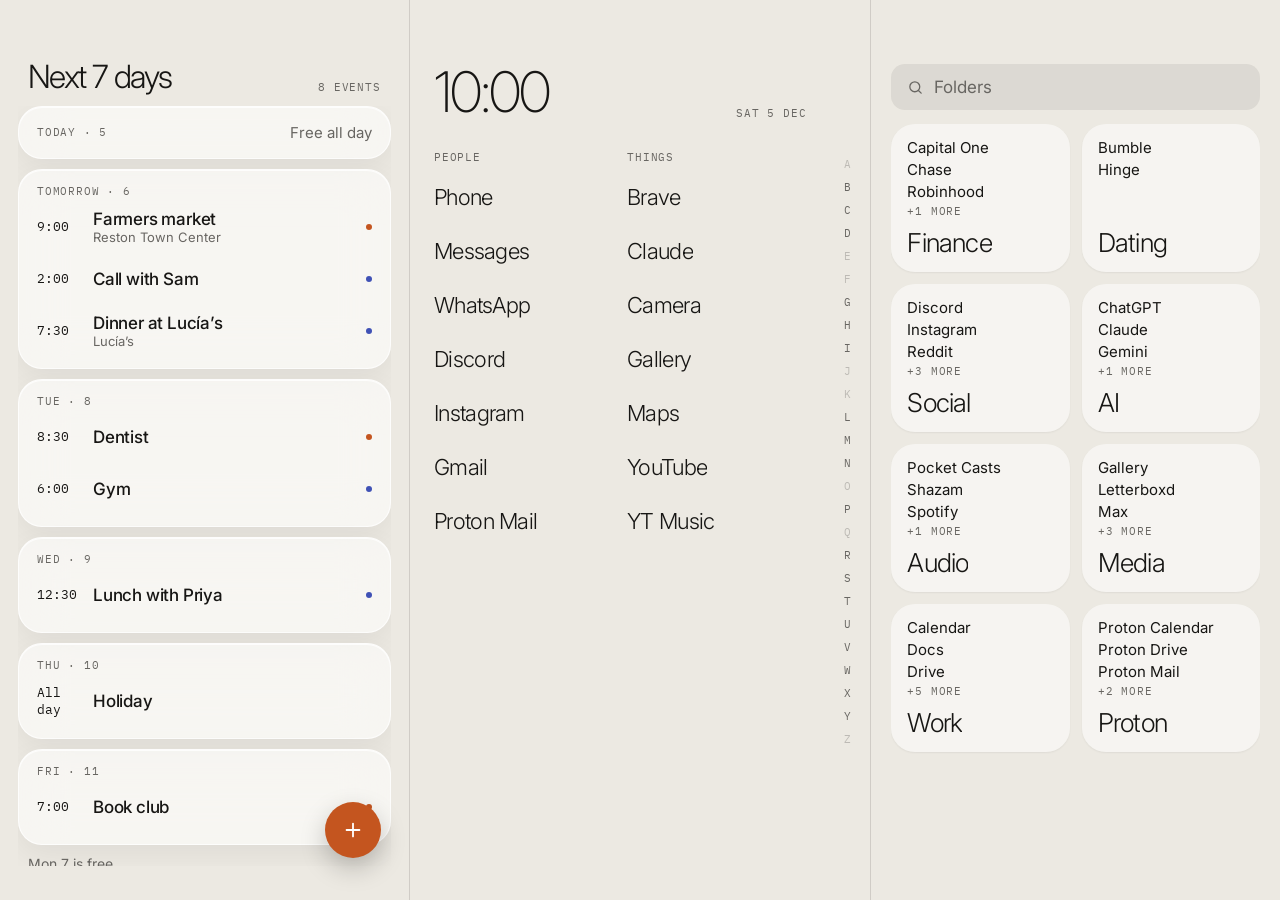
==== commit d961d446: "Page 0.8.0: SHELL layout, app icons, folder icons - Themes → Layout: Paper (default) or SHELL: JetBr" ====
--- a/index.html
+++ b/index.html
@@ -93,7 +93,7 @@
 .tapps{display:flex;flex-direction:column;gap:3px;min-width:0}
 .tapps>span:not(.mono){font-size:15px;color:var(--ink);white-space:nowrap;overflow:hidden;text-overflow:ellipsis}
 .tapps .tempty{color:var(--ink2)}
-.tname{font-weight:300;font-size:26px;letter-spacing:-.8px}
+.tname{font-weight:300;font-size:calc(26px * var(--fs,1));letter-spacing:-.8px}
 .flist{margin-top:14px;flex:1;min-height:0}
 #fwrap{position:absolute;inset:0;z-index:7;display:none;--fb:0}
 #fwrap.on{display:block}
@@ -272,6 +272,42 @@
 
 /* a pattern is on: give the words on the wall a soft halo of the background so they stay easy to read */
 #app.patterned .page .app,#app.patterned #clock,#app.patterned .page>.clockrow .mono,#app.patterned .col>.mono,#app.patterned .over h1,#app.patterned .calhead .mono,#app.patterned #rail button,#app.patterned .letter{text-shadow:0 0 2px var(--bg),0 0 8px var(--bg),0 0 16px var(--bg),0 0 24px var(--bg)}
+
+/* app icons beside names on Home */
+.app .an{min-width:0;overflow:hidden;text-overflow:ellipsis}
+.hic{flex:none;display:flex;margin-right:12px}
+.hic .fic{width:26px;height:26px;border-radius:7.5px;box-shadow:0 0 0 .5px rgba(var(--inkRGB),.14)}
+.hic .fic b{font-size:12px}
+.hic.tint img{filter:url(#duo)}
+.hic.tint .fic{background:rgba(var(--inkRGB),.1)}
+#app.withicons .page .app{font-size:calc(21px * var(--fs,1));letter-spacing:-.5px}
+/* folder icons */
+.ficon{flex:none;display:inline-flex;align-items:center;justify-content:center}
+.tname{display:flex;align-items:center;gap:9px;min-width:0}
+.tname>span:last-child,.fname>span:last-child{min-width:0;overflow:hidden;text-overflow:ellipsis;white-space:nowrap}
+.fname{display:flex;align-items:center;gap:11px;min-width:0}
+.fihead{display:flex;align-items:center;gap:14px;margin-bottom:6px}
+.seg3{display:grid;grid-template-columns:repeat(3,1fr);gap:8px}
+.fpal{display:flex;flex-wrap:wrap;gap:12px}
+.fsw{width:36px;height:36px;border-radius:50%;box-shadow:inset 0 0 0 1px rgba(0,0,0,.12);transition:transform .2s var(--pop)}
+.fsw.on{box-shadow:0 0 0 2px var(--sheet),0 0 0 4px var(--ink)}
+.fgrid{display:grid;grid-template-columns:repeat(6,minmax(0,1fr));gap:8px}
+.fg{aspect-ratio:1;border-radius:16px;background:var(--soft);display:flex;align-items:center;justify-content:center;transition:transform .2s var(--pop)}
+.fg:active,.fsw:active{transform:scale(.9)}
+.fg.on{background:var(--card);box-shadow:0 0 0 2px var(--ink)}
+/* SHELL layout */
+#lhead{display:none;margin:0;font-size:11px;line-height:1.75;letter-spacing:1.2px;text-transform:uppercase;color:var(--ink)}
+#lhead p{margin:0}
+#lhead .gap{margin-top:14px}
+#app.ledger .clockrow{align-items:flex-start;padding-right:0}
+#app.ledger #lhead{display:block}
+#app.ledger #date{display:none}
+#app.ledger #clock{font-family:Inter,system-ui,sans-serif;font-weight:100;font-size:96px;line-height:.92;letter-spacing:-3px;text-align:right;margin-top:-6px}
+#app.ledger .page .app,#app.ledger.withicons .page .app{font-family:var(--mono);font-weight:400;font-size:16px;letter-spacing:.2px;min-height:46px}
+#app.ledger .hic{margin-right:11px}
+#app.ledger .hic .fic{width:20px;height:20px;border-radius:5.5px}
+#app.ledger .col>.mono{letter-spacing:1.2px}
+#app.ledger #rail{top:calc(var(--top,24px) + 250px)}
 
 /* themes folder */
 .wxseg{display:grid;grid-template-columns:repeat(4,1fr);gap:8px}
@@ -358,6 +394,7 @@
     <div id="track">
       <section class="page" id="pHome" aria-label="Home">
         <div class="clockrow">
+          <div class="mono" id="lhead"></div>
           <p id="clock" role="button" aria-label="Time. Hold for settings"></p>
           <p class="mono" id="date" style="margin:0"></p>
         </div>
@@ -408,6 +445,7 @@
 
   <div id="scrim"></div>
   <div id="sheet" role="dialog" aria-modal="true"><div class="grab"></div><div class="sbody" id="sbody"></div></div>
+  <svg width="0" height="0" style="position:absolute" aria-hidden="true"><filter id="duo" color-interpolation-filters="sRGB"><feColorMatrix type="saturate" values="0"/><feComponentTransfer><feFuncR id="duoR" type="table" tableValues="0 0 .5 1"/><feFuncG id="duoG" type="table" tableValues="0 0 .5 1"/><feFuncB id="duoB" type="table" tableValues="0 0 .5 1"/></feComponentTransfer></filter></svg>
   <div id="toy" role="dialog" aria-modal="true"><div class="toyhead"><span class="mono" id="toyName"></span><button id="toyX" aria-label="Close">×</button></div><div id="toyBody"></div></div>
   <div id="toast" role="status"></div>
 </div>
@@ -502,7 +540,7 @@
   const esc = (s) => String(s == null ? '' : s).replace(/[&<>"']/g, (c) => ({ '&': '&amp;', '<': '&lt;', '>': '&gt;', '"': '&quot;', "'": '&#39;' }[c]));
   const J = (s, d) => { try { const v = typeof s === 'string' ? JSON.parse(s) : s; return v == null ? d : v; } catch (e) { return d; } };
   const call = (fn, ...a) => { try { return N[fn](...a); } catch (e) { console.warn('PaperNative.' + fn, e); return null; } };
-  const PAGE_VERSION = '0.7.0';
+  const PAGE_VERSION = '0.8.0';
 
   // ------------------------------------------------------------------ saved state
   const KEY = 'paper.v1';
@@ -527,7 +565,7 @@
       folders: null, open: 'Finance', torch: false, dnd: false };
   }
 
-  S.theme = Object.assign({ color: 'paper', pat: 'none', str: 'soft', auto: false, wx: 'clear', font: 'paper' }, S.theme || {});
+  S.theme = Object.assign({ color: 'paper', pat: 'none', str: 'soft', auto: false, wx: 'clear', font: 'paper', layout: 'paper', icons: 'off', ficons: 'off' }, S.theme || {});
 
   // ------------------------------------------------------------------ apps
   let APPS = [];
@@ -935,7 +973,7 @@
       it.className = 'fi lifted'; it.innerHTML = el.innerHTML;
       it.style.left = r.left + 'px'; it.style.top = r.top + 'px'; it.style.width = r.width + 'px';
     } else {
-      it.textContent = el.textContent.trim();
+      it.textContent = (el.dataset.label || el.textContent).trim();
       it.style.font = getComputedStyle(el).font;
       it.style.letterSpacing = getComputedStyle(el).letterSpacing;
       it.style.left = (r.left - 14) + 'px'; it.style.top = (r.top - 6) + 'px'; it.style.minHeight = (r.height + 12) + 'px';
@@ -1009,16 +1047,23 @@
   // ------------------------------------------------------------------ home
   function renderClock() {
     const d = new Date();
-    $('#clock').textContent = hm(d);
+    if (S.theme.layout === 'shell') {
+      // SHELL layout: hours over minutes, and a mono ledger block on the left
+      const t = hm(d), k = t.indexOf(':');
+      $('#clock').innerHTML = esc(t.slice(0, k)) + '<br>' + esc(t.slice(k));
+      $('#lhead').innerHTML = ledgerHead(d);
+    } else $('#clock').textContent = hm(d);
+    $('#clock').setAttribute('aria-label', hm(d) + '. Hold for settings');
     $('#date').textContent = DN[d.getDay()] + ' ' + d.getDate() + ' ' + MN[d.getMonth()];
   }
   function appBtn(h, where) {
     const ok = h.key && byKey.has(h.key);
-    return '<button class="app' + (ok ? '' : ' missing') + '" data-open="' + esc(h.key) + '" data-label="' + esc(h.name) + '" data-hold="' + esc(where) + '" data-key="' + esc(h.key) + '">' + esc(h.name) + '</button>';
+    return '<button class="app' + (ok ? '' : ' missing') + '" data-open="' + esc(h.key) + '" data-label="' + esc(h.name) + '" data-hold="' + esc(where) + '" data-key="' + esc(h.key) + '">' + homeIcon(h.key) + '<span class="an">' + esc(h.name) + '</span></button>';
   }
   function renderHome() {
     renderClock();
     const jere = S.jere;
+    $('#app').classList.toggle('withicons', S.theme.icons === 'color' || S.theme.icons === 'tint');
     $('#cols').hidden = !jere;
     $('#plainList').hidden = jere;
     if (jere) {
@@ -1030,7 +1075,7 @@
         const L = initial(a.label);
         const head = L !== last ? '<p class="mono letter" id="L-' + L + '">' + L + '</p>' : '';
         last = L;
-        return head + '<button class="app" data-open="' + esc(a.key) + '" data-label="' + esc(a.label) + '" data-hold="app" data-key="' + esc(a.key) + '">' + esc(a.label) + '</button>';
+        return head + '<button class="app" data-open="' + esc(a.key) + '" data-label="' + esc(a.label) + '" data-hold="app" data-key="' + esc(a.key) + '">' + homeIcon(a.key) + '<span class="an">' + esc(a.label) + '</span></button>';
       }).join('');
     }
     const have = new Set(APPS.map((a) => initial(a.label)));
@@ -1107,7 +1152,7 @@
       return '<button class="tile" data-tile="' + i + '" data-hold="' + (f.auto ? '' : 'folder:' + i) + '">' +
         '<span class="tapps">' + (apps.length ? apps.slice(0, 3).map((a) => '<span>' + esc(shortName(a.label)) + '</span>').join('') : '<span class="tempty">Empty</span>') +
         (more > 0 ? '<span class="mono">+' + more + ' more</span>' : '') + '</span>' +
-        '<span class="tname">' + esc(f.name) + '</span></button>';
+        '<span class="tname">' + folderIcon(f, 22) + '<span>' + esc(f.name) + '</span></span></button>';
     }).join('');
   }
 
@@ -1119,7 +1164,7 @@
     const tile = document.querySelector('[data-tile="' + i + '"]');
     const apps = f.keys.map((k) => byKey.get(k)).filter(Boolean);
     const v = $('#fview');
-    v.innerHTML = '<div class="fhead"><span class="fname"' + (f.auto ? '' : ' data-hold="foldtitle:' + i + '"') + '>' + esc(f.name) + '</span><span class="mono">' + apps.length + (apps.length === 1 ? ' app' : ' apps') + '</span></div>' +
+    v.innerHTML = '<div class="fhead"><span class="fname"' + (f.auto ? '' : ' data-hold="foldtitle:' + i + '"') + '>' + folderIcon(f, 28) + '<span>' + esc(f.name) + '</span></span><span class="mono">' + apps.length + (apps.length === 1 ? ' app' : ' apps') + '</span></div>' +
       '<div class="fbody scroll"><div class="ficons">' + apps.map((a) => '<button class="fi" data-open="' + esc(a.key) + '" data-label="' + esc(a.label) + '" data-hold="infolder:' + i + '" data-key="' + esc(a.key) + '">' + appIcon(a) + '<span class="fil">' + esc(shortName(a.label)) + '</span></button>').join('') +
       '</div>' + (!apps.length && !f.auto ? '<p class="hint" style="margin:0 0 14px">Empty. Hold the name to add apps.</p>' : '') + '</div>';
     folderOpen = i;
@@ -1362,6 +1407,7 @@
       return lift(el, [
         { id: 'a', label: 'Add apps', run: () => { closeFolder(true); openPicker({ fold: i }); } },
         { id: 'r', label: 'Rename', run: () => { closeFolder(true); folderSheet(i); } },
+        { id: 'i', label: 'Icon', run: () => { closeFolder(true); openFolderIcon(i); } },
         { id: 'd', label: 'Delete folder', red: true, run: () => { closeFolder(true); S.folders.splice(i, 1); save(); renderFolders(); toast('Folder deleted'); } }
       ]);
     }
@@ -1371,6 +1417,7 @@
         { id: 'o', label: 'Open', run: () => openFolder(i) },
         { id: 'a', label: 'Add apps', run: () => openPicker({ fold: i }) },
         { id: 'r', label: 'Rename', run: () => folderSheet(i) },
+        { id: 'i', label: 'Icon', run: () => openFolderIcon(i) },
         { id: 'd', label: 'Delete folder', red: true, run: () => { S.folders.splice(i, 1); save(); renderFolders(); toast('Folder deleted'); } }
       ]);
     }
@@ -1495,6 +1542,12 @@
     if (d.str) { setTheme({ str: d.str }); return; }
     if (d.set !== undefined) { const z = SETS[+d.set]; setTheme({ color: z[1], pat: z[2], str: z[3], auto: false, font: z[4] || 'paper' }); return; }
     if (d.font) { setTheme({ font: d.font }); return; }
+    if (d.layout) { setTheme({ layout: d.layout }); renderHome(); return; }
+    if (d.icons) { setTheme({ icons: d.icons }); renderHome(); return; }
+    if (d.ficons) { setTheme({ ficons: d.ficons }); renderFolders(); return; }
+    if (d.fis) { S.theme.ficons = d.fis; save(); renderFolders(); markFolderIcon(); haptic('tick'); return; }
+    if (d.fic) { const c = FPAL.find((x) => x[0] === d.fic); setFolderIcon({ c: c ? c[1] : '' }); return; }
+    if (d.fig) { setFolderIcon({ g: d.fig }); return; }
     if (d.thact) { themeAct(d.thact); return; }
     if (d.wx) { setTheme({ wx: d.wx }); return; }
     if (d.open !== undefined) { open(d.open, d.label); return; }
@@ -1832,7 +1885,7 @@
     lastPhase = S.theme.auto ? sunPhase(Date.now()) : '';
     wxColor = null;
     PAGEBG = c.pages || null; lastTint = ''; if (PAGEBG) pageTint(typeof hx === 'number' ? hx : 0);
-    applyFont();
+    applyFont(); applyLayout(); updateDuo(c);
   }
 
   // ---- weather, as on jere.ing: Clear, Rain or Storm, drawn behind everything. "Real" follows Reston's actual weather.
@@ -1920,13 +1973,14 @@
     l.href = 'https://fonts.googleapis.com/css2?family=' + f[4] + '&display=swap'; document.head.appendChild(l);
   }
   function applyFont() {
-    const f = FONTS.find((x) => x[0] === S.theme.font) || FONTS[0], st = document.documentElement.style;
+    // the SHELL layout always uses SHELL's font (JetBrains Mono; the clock is Inter Thin)
+    const f = FONTS.find((x) => x[0] === (S.theme.layout === 'shell' ? 'shell' : S.theme.font)) || FONTS[0], st = document.documentElement.style;
     loadFont(f); st.setProperty('--sans', f[2]); st.setProperty('--mono', f[3]);
     st.setProperty('font-size-adjust', FSA[f[0]] ? String(FSA[f[0]]) : 'none');
     st.setProperty('--fs', String(FS[f[0]] || 1));
     document.documentElement.dataset.font = f[0];
   }
-  function setTheme(patch) { const wxOnly = Object.keys(patch).every((k) => k === 'wx'); Object.assign(S.theme, patch); save(); if (!wxOnly) applyTheme(true); applyWeather(); markThemes(); haptic('tick'); }
+  function setTheme(patch) { const wxOnly = Object.keys(patch).every((k) => k === 'wx'); Object.assign(S.theme, patch); save(); if (!wxOnly) applyTheme(true); applyWeather(); if ('layout' in patch || 'icons' in patch || 'ficons' in patch || 'font' in patch) { renderHome(); renderFolders(); } markThemes(); haptic('tick'); }
   function sunTick() { if (S.theme.auto && sunPhase(Date.now()) !== lastPhase) { applyTheme(true); markThemes(); } if (S.theme.wx === 'real') applyWeather(); }
 
   // ---- the Themes folder
@@ -1938,6 +1992,10 @@
     FONTS.forEach(loadFont);   // so the font tiles show themselves
     sheetKind = 'themes';
     openSheet('<h2>Themes</h2><div class="btnrow"><button class="btn solid" data-thact="surprise">Surprise me</button><button class="btn" data-thact="reset">Back to Paper</button></div>' +
+      '<div class="grp"><p class="mono">Layout</p><div class="seg"><button class="btn sm" data-layout="paper">Paper</button><button class="btn sm" data-layout="shell">SHELL</button></div>' +
+        '<p class="hint" style="margin:8px 0 0">SHELL: everything in JetBrains Mono, a ledger of today on the left, the time stacked thin on the right. Works with any color.</p></div>' +
+      '<div class="grp"><p class="mono">Icons</p><p class="hint" style="margin:0 0 8px">Beside app names on Home</p><div class="seg3"><button class="btn sm" data-icons="off">Off</button><button class="btn sm" data-icons="color">App colors</button><button class="btn sm" data-icons="tint">Tinted</button></div>' +
+        '<p class="hint" style="margin:14px 0 8px">Beside folder names · hold a folder → Icon to pick its own</p><div class="seg3"><button class="btn sm" data-ficons="off">Off</button><button class="btn sm" data-ficons="filled">Filled</button><button class="btn sm" data-ficons="line">Line</button></div></div>' +
       '<div class="grp"><p class="mono">Follow the sun</p><div class="kv"><span class="k" id="sunLine" style="font-size:15px"></span><button class="btn sm" data-thact="auto" id="sunBtn"></button></div><div class="swg" style="margin-top:12px">' + TH.filter((c) => c.g === 'sun').map(swatch).join('') + '</div>' +
       '<p class="mono" style="margin:18px 0 8px">Weather</p><div class="wxseg">' + WX.map(([k, n]) => '<button class="btn sm" data-wx="' + k + '">' + n + '</button>').join('') + '</div><p class="hint" id="wxLine" style="margin:8px 0 0"></p></div>' +
       '<div class="grp"><p class="mono">Sets</p><div class="btnrow" style="margin-top:0">' + SETS.map((s, i) => '<button class="btn sm" data-set="' + i + '">' + s[0] + '</button>').join('') + '</div></div>' +
@@ -1956,6 +2014,7 @@
     const c = themeColor(), t = sunTimes(new Date());
     document.querySelectorAll('#sbody [data-color]').forEach((b) => b.classList.toggle('on', b.dataset.color === c.id));
     document.querySelectorAll('#sbody [data-str]').forEach((b) => b.classList.toggle('on', b.dataset.str === S.theme.str));
+    [['layout', 'paper'], ['icons', 'off'], ['ficons', 'off']].forEach(([k, d]) => document.querySelectorAll('#sbody [data-' + k + ']').forEach((b) => b.classList.toggle('on', b.dataset[k] === (S.theme[k] || d))));
     document.querySelectorAll('#sbody [data-font]').forEach((b) => b.classList.toggle('on', b.dataset.font === (S.theme.font || 'paper')));
     $('#patGrid').innerHTML = PATS.map((p) => '<button class="sw' + (p[0] === S.theme.pat ? ' on' : '') + '" data-pat="' + p[0] + '"><span class="swp"></span><span class="swn">' + p[1] + '</span></button>').join('');
     $('#patGrid').querySelectorAll('.swp').forEach((el, i) => { const id = PATS[i][0], t = patCache[id] || (PATS[i][2] && (patCache[id] = PATS[i][2]())); el.style.backgroundColor = c.bg; el.style.backgroundImage = patURL(id, c.ink, c.acc, 0.6) || 'none'; if (t && t.w > 110) el.style.backgroundSize = Math.round(t.w * 0.5) + 'px'; });
@@ -1968,7 +2027,7 @@
   }
   function themeAct(a) {
     if (a === 'surprise') { const pool = TH.filter((c) => c.g !== 'sun'); setTheme({ auto: false, color: pool[Math.floor(Math.random() * pool.length)].id, pat: Math.random() < 0.45 ? 'none' : PATS[1 + Math.floor(Math.random() * (PATS.length - 1))][0], str: Math.random() < 0.5 ? 'soft' : 'bold' }); }
-    if (a === 'reset') setTheme({ auto: false, color: 'paper', pat: 'none', str: 'soft', wx: 'clear', font: 'paper' });
+    if (a === 'reset') { setTheme({ auto: false, color: 'paper', pat: 'none', str: 'soft', wx: 'clear', font: 'paper', layout: 'paper', icons: 'off', ficons: 'off' }); renderHome(); renderFolders(); }
     if (a === 'auto') setTheme({ auto: !S.theme.auto });
   }
 
@@ -2315,6 +2374,110 @@
     openSheet('<h2>Fun stuff</h2><p class="hint" style="margin:0">' + TOYS.length + ' things that do nothing useful.</p>' +
       groups.map((g) => '<div class="grp"><p class="mono">' + g + '</p><div class="ftg">' + TOYS.filter((t) => t[2] === g).map((t) => '<button class="ft" data-toy="' + t[0] + '">' + esc(t[1]) + '</button>').join('') + '</div></div>').join('') +
       '<div class="btnrow"><button class="btn solid" data-toy="?">Surprise me</button></div>');
+  }
+
+  // ------------------------------------------------------------------ looks: SHELL layout, app icons, folder icons
+  // S.theme.layout: 'paper' (default) | 'shell'  — SHELL's ledger layout: mono everything, a mono header block, a thin stacked clock.
+  // S.theme.icons:  'off' (default) | 'color' | 'tint'  — small app icons beside names on Home.
+  // S.theme.ficons: 'off' (default) | 'filled' | 'line' — a generic icon beside each folder's name; each folder keeps its own {g, c}.
+  const FICONS = {
+    coin: '<circle cx="12" cy="12" r="7"/><path d="M14.5 9.5c-.5-.8-1.4-1.2-2.5-1.2-1.4 0-2.5.7-2.5 1.8 0 2.6 5 1.4 5 4 0 1.1-1.1 1.9-2.5 1.9-1.2 0-2.2-.5-2.6-1.4M12 6.8v1.5M12 15.8v1.4"/>',
+    heart: '<path d="M12 18.5s-6.5-4-6.5-8.6A3.4 3.4 0 0 1 12 8.2a3.4 3.4 0 0 1 6.5 1.7c0 4.6-6.5 8.6-6.5 8.6z"/>',
+    people: '<circle cx="9" cy="9.5" r="2.6"/><path d="M4.5 18c.4-2.6 2.2-4 4.5-4s4.1 1.4 4.5 4"/><circle cx="16" cy="9" r="2.2"/><path d="M15.5 13.2c2 0 3.6 1.2 4 3.8"/>',
+    spark: '<path d="M12 4.5c.6 4 2.9 6.4 7 7-4.1.6-6.4 3-7 7-.6-4-2.9-6.4-7-7 4.1-.6 6.4-3 7-7z"/>',
+    phones: '<path d="M5.5 13.5v-1a6.5 6.5 0 0 1 13 0v1"/><rect x="4.5" y="13.5" width="3.5" height="5" rx="1.2"/><rect x="16" y="13.5" width="3.5" height="5" rx="1.2"/>',
+    film: '<rect x="4.5" y="5.5" width="15" height="13" rx="2"/><path d="M8.5 5.5v13M15.5 5.5v13M4.5 9.5h4M4.5 14.5h4M15.5 9.5h4M15.5 14.5h4"/>',
+    brief: '<rect x="4.5" y="8" width="15" height="10.5" rx="2"/><path d="M9.5 8V6.5a1 1 0 0 1 1-1h3a1 1 0 0 1 1 1V8M4.5 12.5h15"/>',
+    shield: '<path d="M12 4.5 18.5 7v4.5c0 3.8-2.8 6.4-6.5 7.5-3.7-1.1-6.5-3.7-6.5-7.5V7z"/>',
+    cart: '<path d="M4.5 5.5h2l1.6 9h9l1.5-6.5H7.4"/><circle cx="9.5" cy="18" r="1.1"/><circle cx="16" cy="18" r="1.1"/>',
+    plane: '<path d="M10.5 13.5 5 12l1-1.5 5 .3 3.6-4.2a1.3 1.3 0 0 1 1.9 1.8L12.4 12l.4 5-1.5 1-1.6-5.4z"/>',
+    game: '<rect x="4.5" y="8" width="15" height="9" rx="4.5"/><path d="M8.5 11v3M7 12.5h3"/><circle cx="15.5" cy="12.5" r=".8"/>',
+    book: '<path d="M5.5 6.5c2.3-.9 4.6-.9 6.5.5v11c-1.9-1.4-4.2-1.4-6.5-.5zM18.5 6.5c-2.3-.9-4.6-.9-6.5.5v11c1.9-1.4 4.2-1.4 6.5-.5z"/>',
+    pulse: '<path d="M4.5 12.5h3.5l2-4.5 3.5 8 2-3.5h4"/>',
+    leaf: '<path d="M6 18c0-7 4.5-11.5 12-12-.4 7.5-5 12-12 12zM6 18l6-6"/>',
+    home: '<path d="M5.5 11 12 5.5l6.5 5.5v7.5h-4.5v-4.5h-4v4.5H5.5z"/>',
+    cup: '<path d="M6 9.5h10v4.5a4 4 0 0 1-4 4h-2a4 4 0 0 1-4-4zM16 11h1.2a2 2 0 0 1 0 4H16M9 4.5v2.5M12 4.5v2.5"/>',
+    star: '<path d="m12 5 2.1 4.4 4.8.6-3.5 3.3.9 4.7L12 15.8 7.7 18l.9-4.7-3.5-3.3 4.8-.6z"/>',
+    tool: '<path d="M14.5 5.5a3.5 3.5 0 0 0-3.8 4.6L5.5 15.3a1.6 1.6 0 0 0 2.2 2.2l5.2-5.2a3.5 3.5 0 0 0 4.6-3.8l-2 2-2-.5-.5-2z"/>',
+    cal: '<rect x="5" y="6" width="14" height="13" rx="2"/><path d="M5 10h14M9 4.5v3M15 4.5v3"/>',
+    bolt: '<path d="M13 4.5 6.5 13H12l-1 6.5L17.5 11H12z"/>',
+    chat: '<path d="M5 6.5A1.5 1.5 0 0 1 6.5 5h11A1.5 1.5 0 0 1 19 6.5v8a1.5 1.5 0 0 1-1.5 1.5H10l-3.5 3v-3A1.5 1.5 0 0 1 5 14.5z"/>',
+    cam: '<rect x="4.5" y="7.5" width="15" height="11" rx="2.5"/><circle cx="12" cy="13" r="3"/><path d="M9 7.5 10 5.5h4l1 2"/>',
+    note: '<path d="M10 17V7l8-1.5v10"/><circle cx="8" cy="17" r="2"/><circle cx="16" cy="15.5" r="2"/>',
+    globe: '<circle cx="12" cy="12" r="7"/><path d="M5 12h14M12 5c2.2 2.4 2.2 11.6 0 14M12 5c-2.2 2.4-2.2 11.6 0 14"/>'
+  };
+  const FPAL = [['Clay', '#C4551F'], ['Coral', '#E5484D'], ['Pink', '#D6409F'], ['Grape', '#8E4EC6'], ['Indigo', '#3E63DD'], ['Sky', '#0090FF'],
+    ['Teal', '#12A594'], ['Green', '#30A46C'], ['Lime', '#7DA82B'], ['Amber', '#E2A336'], ['Brown', '#8F6E4E'], ['Ink', '']];   // Ink = the theme's text color
+  const FGUESS = [[/financ|bank|money|pay|budget/, 'coin', '#30A46C'], [/dat|love/, 'heart', '#E5484D'], [/social|friend/, 'people', '#3E63DD'], [/\bai\b|^ai$|bot|gpt/, 'spark', '#C4551F'],
+    [/audio|music|podcast|sound/, 'phones', '#8E4EC6'], [/media|video|photo|watch|tv/, 'film', '#D6409F'], [/work|office|job/, 'brief', '#8F6E4E'], [/proton|secur|privacy|vault/, 'shield', '#3E63DD'],
+    [/shop|store|buy/, 'cart', '#E2A336'], [/travel|trip|fly/, 'plane', '#0090FF'], [/game|play/, 'game', '#8E4EC6'], [/read|book|news/, 'book', '#8F6E4E'], [/health|fit|gym/, 'pulse', '#E5484D'],
+    [/home|house/, 'home', '#12A594'], [/food|eat|coffee/, 'cup', '#8F6E4E'], [/tool|util/, 'tool', '#3A3936'], [/cal|plan/, 'cal', '#0090FF'], [/chat|message/, 'chat', '#0090FF']];
+  function folderIconOf(f) {
+    if (f.icon && FICONS[f.icon.g]) return f.icon;
+    const n = String(f.name || '').toLowerCase(), hit = FGUESS.find((x) => x[0].test(n));
+    if (hit) return { g: hit[1], c: hit[2] };
+    let h = 0; for (const ch of n) h = (h * 31 + ch.charCodeAt(0)) % 997;
+    return { g: 'star', c: FPAL[h % 11][1] };
+  }
+  function ficonHTML(ic, size, style) {
+    const col = ic.c || 'var(--ink)', g = FICONS[ic.g] || FICONS.star;
+    if (style === 'line') return '<span class="ficon line" aria-hidden="true" style="width:' + size + 'px;height:' + size + 'px"><svg width="' + size + '" height="' + size + '" viewBox="0 0 24 24" fill="none" stroke-width="1.7" stroke-linecap="round" stroke-linejoin="round" style="stroke:' + col + '">' + g + '</svg></span>';
+    const s = Math.round(size * 0.7);
+    return '<span class="ficon" aria-hidden="true" style="width:' + size + 'px;height:' + size + 'px;border-radius:' + Math.round(size * 0.3) + 'px;background:' + col + '"><svg width="' + s + '" height="' + s + '" viewBox="0 0 24 24" fill="none" stroke-width="1.8" stroke-linecap="round" stroke-linejoin="round" style="stroke:' + (ic.c ? '#FFFFFF' : 'var(--bg)') + '">' + g + '</svg></span>';
+  }
+  const folderIcon = (f, size) => (S.theme.ficons === 'filled' || S.theme.ficons === 'line' ? ficonHTML(folderIconOf(f), size || 22, S.theme.ficons) : '');
+
+  // Small app icons on Home. Tinted = the real icon redrawn in the theme's two colors (an SVG duotone filter).
+  const homeIcon = (key) => {
+    if (S.theme.icons !== 'color' && S.theme.icons !== 'tint') return '';
+    const a = byKey.get(key) || { label: '?' };
+    return '<span class="hic' + (S.theme.icons === 'tint' ? ' tint' : '') + '">' + appIcon(a) + '</span>';
+  };
+  function updateDuo(c) {
+    const lo = rgbOf(c.ink), mid = rgbOf(mix(c.ink, c.bg, 0.55)), hi = rgbOf(c.bg);
+    ['R', 'G', 'B'].forEach((ch, i) => { const f = document.getElementById('duo' + ch); if (f) f.setAttribute('tableValues', [lo[i], lo[i], mid[i], hi[i]].map((v) => (v / 255).toFixed(3)).join(' ')); });
+  }
+
+  // SHELL layout
+  function applyLayout() {
+    const on = S.theme.layout === 'shell';
+    $('#app').classList.toggle('ledger', on);
+    if (on && !document.getElementById('font-ledgerclock')) {
+      const l = document.createElement('link'); l.id = 'font-ledgerclock'; l.rel = 'stylesheet';
+      l.href = 'https://fonts.googleapis.com/css2?family=Inter:wght@100&display=swap'; document.head.appendChild(l);
+    }
+  }
+  function ledgerHead(d) {
+    const two = (n) => String(n).padStart(2, '0');
+    const today = (EVENTS || []).filter((e) => { const t = new Date(e.start); return t.toDateString() === d.toDateString(); }).length;
+    const waiting = (NOTIFS || []).length;
+    const L = S.theme.live, wx = S.theme.wx === 'real' && L && L.code >= 0 ? '<p>' + (L.temp != null ? L.temp + '°' : '--') + ' / ' + esc(WX_TEXT[L.code] || 'Weather') + '</p>' : '';
+    return '<p>Paper [Home]</p><p>' + DN[d.getDay()] + ' ' + d.getDate() + ' ' + MN[d.getMonth()] + '</p><p class="gap">' + two(today) + ' / Today</p><p>' + two(waiting) + ' / Waiting</p>' + wx;
+  }
+
+  // Hold a folder → Icon
+  let ficonFolder = -1;
+  function openFolderIcon(i) {
+    ficonFolder = i; sheetKind = 'ficon';
+    if (S.theme.ficons !== 'filled' && S.theme.ficons !== 'line') { S.theme.ficons = 'filled'; save(); renderFolders(); }
+    const f = S.folders[i];
+    openSheet('<div class="fihead"><span id="fiPrev"></span><div><h2 style="margin:0">' + esc(f.name) + '</h2><p class="hint" style="margin:2px 0 0">Folder icon</p></div></div>' +
+      '<div class="grp"><p class="mono">Style · every folder</p><div class="seg3"><button class="btn sm" data-fis="filled">Filled</button><button class="btn sm" data-fis="line">Line</button><button class="btn sm" data-fis="off">None</button></div></div>' +
+      '<div class="grp"><p class="mono">Color</p><div class="fpal">' + FPAL.map(([n, c]) => '<button class="fsw" data-fic="' + n + '" aria-label="' + n + '" style="background:' + (c || 'var(--ink)') + '"></button>').join('') + '</div></div>' +
+      '<div class="grp"><p class="mono">Icon</p><div class="fgrid">' + Object.keys(FICONS).map((g) => '<button class="fg" data-fig="' + g + '" aria-label="' + g + '"></button>').join('') + '</div></div>');
+    markFolderIcon();
+  }
+  function markFolderIcon() {
+    if (sheetKind !== 'ficon' || !S.folders[ficonFolder]) return;
+    const ic = folderIconOf(S.folders[ficonFolder]), style = S.theme.ficons === 'line' ? 'line' : 'filled';
+    $('#fiPrev').innerHTML = ficonHTML(ic, 48, style);
+    document.querySelectorAll('#sbody [data-fis]').forEach((b) => b.classList.toggle('on', b.dataset.fis === (S.theme.ficons || 'off')));
+    document.querySelectorAll('#sbody [data-fic]').forEach((b) => { const c = (FPAL.find((p) => p[0] === b.dataset.fic) || [])[1]; b.classList.toggle('on', (c || '') === (ic.c || '')); });
+    document.querySelectorAll('#sbody [data-fig]').forEach((b) => { b.innerHTML = ficonHTML({ g: b.dataset.fig, c: ic.c }, 30, style); b.classList.toggle('on', b.dataset.fig === ic.g); });
+  }
+  function setFolderIcon(patch) {
+    const f = S.folders[ficonFolder]; if (!f) return;
+    f.icon = Object.assign({}, folderIconOf(f), patch); save(); renderFolders(); markFolderIcon(); haptic('tick');
   }
 
   // ------------------------------------------------------------------ native events
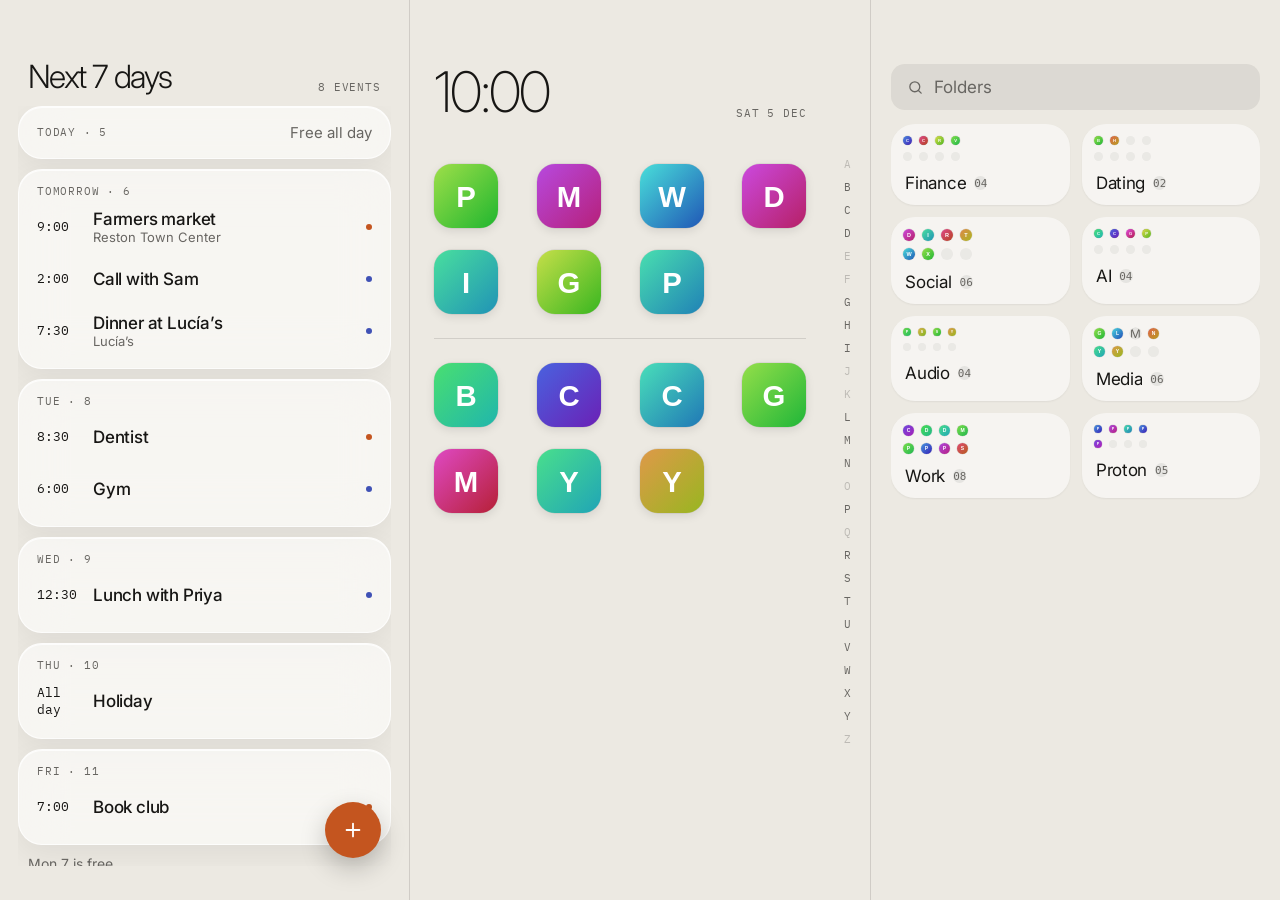
==== commit 032a4e5e: "Page 0.9.0: icon view — bare icon grid on Home, folder tiles preview icons, big icons in an open fol" ====
--- a/index.html
+++ b/index.html
@@ -385,6 +385,33 @@
   .calhead h1{font-size:32px;white-space:nowrap}
   .calhead .mono{white-space:nowrap}
 }
+
+/* icon view (0.9.0): Home is a bare grid of icons, folder tiles preview their icons, an open folder shows big icons */
+#app.gridview .cols{display:flex;flex-direction:column;column-gap:0;margin-top:44px}
+#app.gridview .col>.mono{display:none}
+#app.gridview #colPeople,#app.gridview #colThings{display:grid;grid-template-columns:repeat(4,64px);justify-content:space-between;row-gap:22px}
+#app.gridview .col+.col{margin-top:24px;padding-top:24px;border-top:1px solid rgba(var(--inkRGB),.12)}
+.gi .fic{width:64px;height:64px;border-radius:18px}
+.gi .fic b{font-size:26px}
+.gi .fil{display:none}
+.gi.missing .fic{opacity:.35}
+.gi.tint img,.tmini.tint img{filter:url(#duo)}
+.gi.tint .fic,.tmini.tint .fic{background:rgba(var(--inkRGB),.1)}
+#liftItem.fi .fil{display:block;margin:2px 0 0;padding:5px 10px;width:auto;max-width:150px;border-radius:8px;background:var(--ink);color:var(--bg);font-size:12.5px}
+#app.ledger #colPeople .gi,#app.ledger #colThings .gi{min-height:0}
+.tile.tg{min-height:0;padding:12px;gap:12px;justify-content:flex-start}
+.tmini{display:grid;grid-template-columns:repeat(4,minmax(0,1fr));gap:7px}
+.tmini .fic{width:auto;height:auto;aspect-ratio:1;border-radius:9px;box-shadow:0 0 0 .5px rgba(var(--inkRGB),.12)}
+.tmini .fic b{font-size:12px}
+.tm{aspect-ratio:1;border-radius:9px;background:rgba(var(--inkRGB),.05)}
+.tm.more{display:flex;align-items:center;justify-content:center;font-family:var(--mono);font-size:11px;color:var(--ink2);background:rgba(var(--inkRGB),.08)}
+.tname.tgn{display:flex;align-items:center;gap:8px;padding:0 2px;font-weight:400;font-size:calc(17px * var(--fs,1));letter-spacing:-.3px;min-width:0}
+.tgn>span:not(.ficon):not(.tc){flex:1;min-width:0;white-space:nowrap;overflow:hidden;text-overflow:ellipsis}
+.tgn .tc{font-size:11px;color:var(--ink2);letter-spacing:0}
+#app.gridview .ficons{grid-template-columns:repeat(3,78px);gap:24px 0}
+#app.gridview .ficons .fic{width:78px;height:78px;border-radius:22px}
+#app.gridview .ficons .fic b{font-size:30px}
+#app.gridview .ficons .fil{width:96px;margin:0 -9px}
 </style>
 </head>
 <body>
@@ -540,7 +567,7 @@
   const esc = (s) => String(s == null ? '' : s).replace(/[&<>"']/g, (c) => ({ '&': '&amp;', '<': '&lt;', '>': '&gt;', '"': '&quot;', "'": '&#39;' }[c]));
   const J = (s, d) => { try { const v = typeof s === 'string' ? JSON.parse(s) : s; return v == null ? d : v; } catch (e) { return d; } };
   const call = (fn, ...a) => { try { return N[fn](...a); } catch (e) { console.warn('PaperNative.' + fn, e); return null; } };
-  const PAGE_VERSION = '0.8.0';
+  const PAGE_VERSION = '0.9.0';
 
   // ------------------------------------------------------------------ saved state
   const KEY = 'paper.v1';
@@ -565,7 +592,7 @@
       folders: null, open: 'Finance', torch: false, dnd: false };
   }
 
-  S.theme = Object.assign({ color: 'paper', pat: 'none', str: 'soft', auto: false, wx: 'clear', font: 'paper', layout: 'paper', icons: 'off', ficons: 'off' }, S.theme || {});
+  S.theme = Object.assign({ color: 'paper', pat: 'none', str: 'soft', auto: false, wx: 'clear', font: 'paper', layout: 'paper', icons: 'off', ficons: 'off', view: 'grid' }, S.theme || {});
 
   // ------------------------------------------------------------------ apps
   let APPS = [];
@@ -980,9 +1007,10 @@
     }
     const menu = $('#liftMenu');
     menu.innerHTML = items.map((m) => '<button role="menuitem" class="mi' + (m.red ? ' red' : '') + '" data-lift="' + m.id + '"><span>' + esc(m.label) + '</span>' + (m.note ? '<span class="mn">' + esc(m.note) + '</span>' : '') + '</button>').join('');
-    const below = r.bottom + 12 + items.length * 50 < H() - 20;
+    const nameGap = el.classList.contains('gi') ? 34 : 0;   // a grid icon's name shows under it once lifted
+    const below = r.bottom + nameGap + 12 + items.length * 50 < H() - 20;
     menu.style.left = Math.max(14, Math.min(W() - 264, r.left - 14)) + 'px';
-    if (below) { menu.style.top = (r.bottom + 14) + 'px'; menu.style.transformOrigin = '20% 0'; }
+    if (below) { menu.style.top = (r.bottom + nameGap + 14) + 'px'; menu.style.transformOrigin = '20% 0'; }
     else { menu.style.top = Math.max(14, r.top - 14 - items.length * 50) + 'px'; menu.style.transformOrigin = '20% 100%'; }
     liftMenuItems = items;
     box.classList.add('on'); document.body.classList.add('held');
@@ -1058,12 +1086,18 @@
   }
   function appBtn(h, where) {
     const ok = h.key && byKey.has(h.key);
+    if (S.theme.view === 'grid') {
+      // icon view: the icon alone; holding it lifts it with its name underneath
+      return '<button class="fi gi' + (ok ? '' : ' missing') + (S.theme.icons === 'tint' ? ' tint' : '') + '" data-open="' + esc(h.key) + '" data-label="' + esc(h.name) + '" data-hold="' + esc(where) + '" data-key="' + esc(h.key) + '" aria-label="' + esc(h.name) + '">' +
+        appIcon(byKey.get(h.key) || { label: h.name }) + '<span class="fil">' + esc(h.name) + '</span></button>';
+    }
     return '<button class="app' + (ok ? '' : ' missing') + '" data-open="' + esc(h.key) + '" data-label="' + esc(h.name) + '" data-hold="' + esc(where) + '" data-key="' + esc(h.key) + '">' + homeIcon(h.key) + '<span class="an">' + esc(h.name) + '</span></button>';
   }
   function renderHome() {
     renderClock();
     const jere = S.jere;
-    $('#app').classList.toggle('withicons', S.theme.icons === 'color' || S.theme.icons === 'tint');
+    $('#app').classList.toggle('withicons', S.theme.view !== 'grid' && (S.theme.icons === 'color' || S.theme.icons === 'tint'));
+    $('#app').classList.toggle('gridview', S.theme.view === 'grid');
     $('#cols').hidden = !jere;
     $('#plainList').hidden = jere;
     if (jere) {
@@ -1146,6 +1180,20 @@
       return;
     }
     box.className = 'tiles scroll';
+    if (S.theme.view === 'grid') {
+      // icon view: each tile previews what's inside (up to 8 icons; a full folder ends on +N)
+      box.innerHTML = list.map((f, i) => {
+        const apps = f.keys.map((k) => byKey.get(k)).filter(Boolean);
+        const shown = apps.length > 8 ? apps.slice(0, 7) : apps;
+        const cells = shown.map(appIcon);
+        if (apps.length > 8) cells.push('<span class="tm more">+' + (apps.length - 7) + '</span>');
+        while (cells.length < 8) cells.push('<span class="tm"></span>');
+        return '<button class="tile tg" data-tile="' + i + '" data-label="' + esc(f.name) + '" data-hold="' + (f.auto ? '' : 'folder:' + i) + '">' +
+          '<span class="tmini' + (S.theme.icons === 'tint' ? ' tint' : '') + '">' + cells.join('') + '</span>' +
+          '<span class="tname tgn" data-label="' + esc(f.name) + '">' + folderIcon(f, 20) + '<span>' + esc(f.name) + '</span><span class="mono tc">' + String(apps.length).padStart(2, '0') + '</span></span></button>';
+      }).join('');
+      return;
+    }
     box.innerHTML = list.map((f, i) => {
       const apps = f.keys.map((k) => byKey.get(k)).filter(Boolean);
       const more = apps.length - 3;
@@ -1207,6 +1255,8 @@
     ['Settings', 'Paper', () => openSettings()],
     ['Update Paper', 'Paper', () => { openSettings(); checkUpdates(); }],
     ['Edit home apps', 'Paper', () => openHomeEditor()],
+    ['Icon view', 'Look', () => setTheme({ view: 'grid' })],
+    ['Name view', 'Look', () => setTheme({ view: 'list' })],
     ['Fun stuff', 'Hidden', () => openFun()],
     ['Themes', 'Hidden', () => openThemes()],
     ['Phone notifications', 'Phone', () => call('shade')],
@@ -1542,6 +1592,7 @@
     if (d.str) { setTheme({ str: d.str }); return; }
     if (d.set !== undefined) { const z = SETS[+d.set]; setTheme({ color: z[1], pat: z[2], str: z[3], auto: false, font: z[4] || 'paper' }); return; }
     if (d.font) { setTheme({ font: d.font }); return; }
+    if (d.view) { setTheme({ view: d.view }); return; }
     if (d.layout) { setTheme({ layout: d.layout }); renderHome(); return; }
     if (d.icons) { setTheme({ icons: d.icons }); renderHome(); return; }
     if (d.ficons) { setTheme({ ficons: d.ficons }); renderFolders(); return; }
@@ -1980,7 +2031,7 @@
     st.setProperty('--fs', String(FS[f[0]] || 1));
     document.documentElement.dataset.font = f[0];
   }
-  function setTheme(patch) { const wxOnly = Object.keys(patch).every((k) => k === 'wx'); Object.assign(S.theme, patch); save(); if (!wxOnly) applyTheme(true); applyWeather(); if ('layout' in patch || 'icons' in patch || 'ficons' in patch || 'font' in patch) { renderHome(); renderFolders(); } markThemes(); haptic('tick'); }
+  function setTheme(patch) { const wxOnly = Object.keys(patch).every((k) => k === 'wx'); Object.assign(S.theme, patch); save(); if (!wxOnly) applyTheme(true); applyWeather(); if ('view' in patch || 'layout' in patch || 'icons' in patch || 'ficons' in patch || 'font' in patch) { renderHome(); renderFolders(); } markThemes(); haptic('tick'); }
   function sunTick() { if (S.theme.auto && sunPhase(Date.now()) !== lastPhase) { applyTheme(true); markThemes(); } if (S.theme.wx === 'real') applyWeather(); }
 
   // ---- the Themes folder
@@ -1992,9 +2043,11 @@
     FONTS.forEach(loadFont);   // so the font tiles show themselves
     sheetKind = 'themes';
     openSheet('<h2>Themes</h2><div class="btnrow"><button class="btn solid" data-thact="surprise">Surprise me</button><button class="btn" data-thact="reset">Back to Paper</button></div>' +
+      '<div class="grp"><p class="mono">View</p><div class="seg"><button class="btn sm" data-view="grid">Icons</button><button class="btn sm" data-view="list">Names</button></div>' +
+        '<p class="hint" style="margin:8px 0 0">Icons: Home is a grid of icons (hold one for its name), folder tiles preview what\'s inside, an open folder shows big icons. Names: the lists.</p></div>' +
       '<div class="grp"><p class="mono">Layout</p><div class="seg"><button class="btn sm" data-layout="paper">Paper</button><button class="btn sm" data-layout="shell">SHELL</button></div>' +
         '<p class="hint" style="margin:8px 0 0">SHELL: everything in JetBrains Mono, a ledger of today on the left, the time stacked thin on the right. Works with any color.</p></div>' +
-      '<div class="grp"><p class="mono">Icons</p><p class="hint" style="margin:0 0 8px">Beside app names on Home</p><div class="seg3"><button class="btn sm" data-icons="off">Off</button><button class="btn sm" data-icons="color">App colors</button><button class="btn sm" data-icons="tint">Tinted</button></div>' +
+      '<div class="grp"><p class="mono">Icons</p><p class="hint" style="margin:0 0 8px">Beside app names on Home (Names view) · Tinted also recolors the icon grid</p><div class="seg3"><button class="btn sm" data-icons="off">Off</button><button class="btn sm" data-icons="color">App colors</button><button class="btn sm" data-icons="tint">Tinted</button></div>' +
         '<p class="hint" style="margin:14px 0 8px">Beside folder names · hold a folder → Icon to pick its own</p><div class="seg3"><button class="btn sm" data-ficons="off">Off</button><button class="btn sm" data-ficons="filled">Filled</button><button class="btn sm" data-ficons="line">Line</button></div></div>' +
       '<div class="grp"><p class="mono">Follow the sun</p><div class="kv"><span class="k" id="sunLine" style="font-size:15px"></span><button class="btn sm" data-thact="auto" id="sunBtn"></button></div><div class="swg" style="margin-top:12px">' + TH.filter((c) => c.g === 'sun').map(swatch).join('') + '</div>' +
       '<p class="mono" style="margin:18px 0 8px">Weather</p><div class="wxseg">' + WX.map(([k, n]) => '<button class="btn sm" data-wx="' + k + '">' + n + '</button>').join('') + '</div><p class="hint" id="wxLine" style="margin:8px 0 0"></p></div>' +
@@ -2014,7 +2067,7 @@
     const c = themeColor(), t = sunTimes(new Date());
     document.querySelectorAll('#sbody [data-color]').forEach((b) => b.classList.toggle('on', b.dataset.color === c.id));
     document.querySelectorAll('#sbody [data-str]').forEach((b) => b.classList.toggle('on', b.dataset.str === S.theme.str));
-    [['layout', 'paper'], ['icons', 'off'], ['ficons', 'off']].forEach(([k, d]) => document.querySelectorAll('#sbody [data-' + k + ']').forEach((b) => b.classList.toggle('on', b.dataset[k] === (S.theme[k] || d))));
+    [['view', 'grid'], ['layout', 'paper'], ['icons', 'off'], ['ficons', 'off']].forEach(([k, d]) => document.querySelectorAll('#sbody [data-' + k + ']').forEach((b) => b.classList.toggle('on', b.dataset[k] === (S.theme[k] || d))));
     document.querySelectorAll('#sbody [data-font]').forEach((b) => b.classList.toggle('on', b.dataset.font === (S.theme.font || 'paper')));
     $('#patGrid').innerHTML = PATS.map((p) => '<button class="sw' + (p[0] === S.theme.pat ? ' on' : '') + '" data-pat="' + p[0] + '"><span class="swp"></span><span class="swn">' + p[1] + '</span></button>').join('');
     $('#patGrid').querySelectorAll('.swp').forEach((el, i) => { const id = PATS[i][0], t = patCache[id] || (PATS[i][2] && (patCache[id] = PATS[i][2]())); el.style.backgroundColor = c.bg; el.style.backgroundImage = patURL(id, c.ink, c.acc, 0.6) || 'none'; if (t && t.w > 110) el.style.backgroundSize = Math.round(t.w * 0.5) + 'px'; });
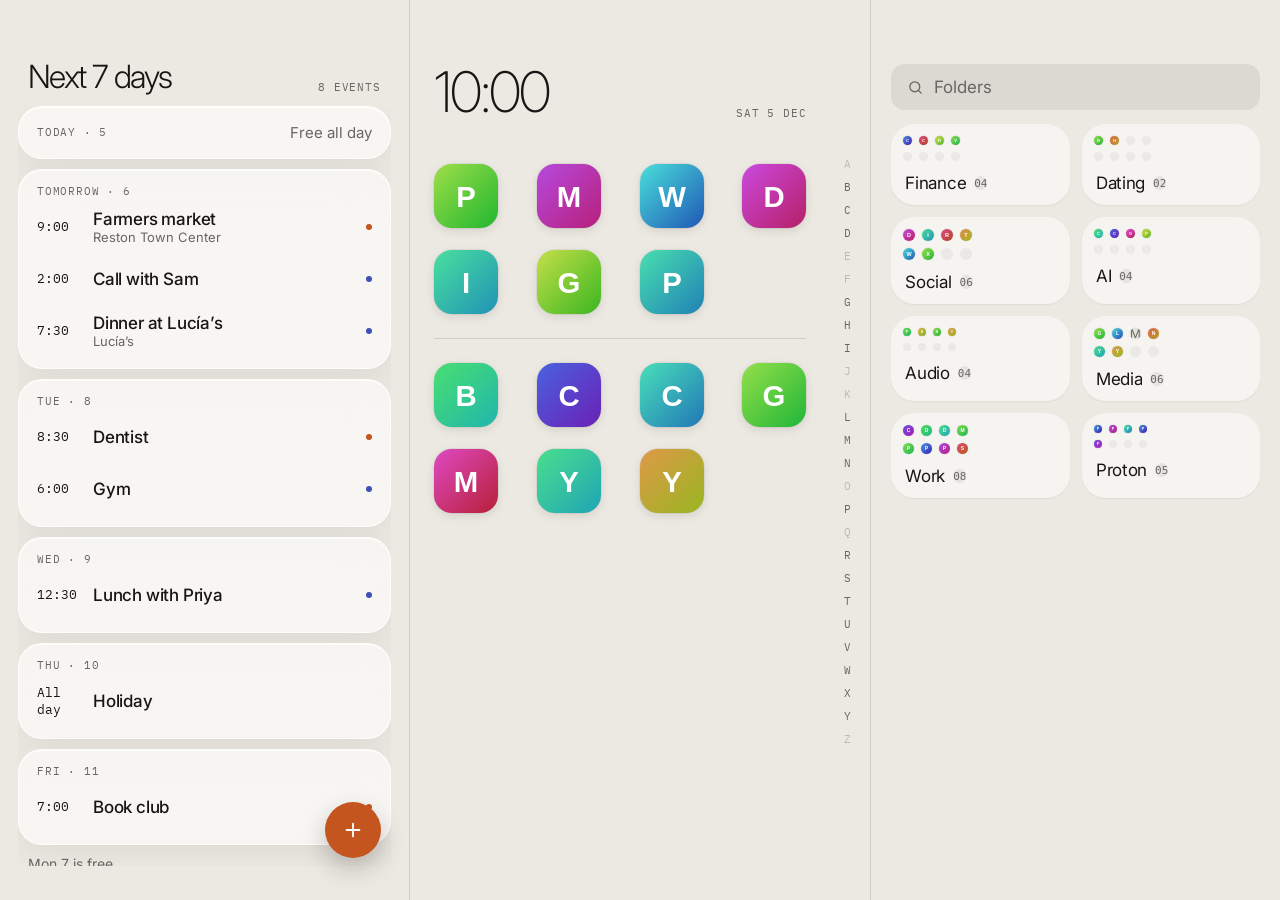
==== commit 4bfc0696: "Page 0.9.1: names-under-icons toggle for the icon grid Themes → View → Names under the icons (On/Off" ====
--- a/index.html
+++ b/index.html
@@ -412,6 +412,13 @@
 #app.gridview .ficons .fic{width:78px;height:78px;border-radius:22px}
 #app.gridview .ficons .fic b{font-size:30px}
 #app.gridview .ficons .fil{width:96px;margin:0 -9px}
+
+/* grid with names (0.9.1): a normal icon grid, each app named underneath */
+#app.gnames .gi .fil{display:block;font-size:12px;width:80px;margin:0 -8px}
+#app.gnames #colPeople,#app.gnames #colThings{row-gap:16px}
+#app.gnames .gi{gap:6px}
+#app.gnames.ledger .gi .fil{font-family:var(--mono);font-size:10.5px}
+#app.gnames #liftItem.fi .fil{background:none;color:var(--ink);padding:0;font-size:12px}
 </style>
 </head>
 <body>
@@ -567,7 +574,7 @@
   const esc = (s) => String(s == null ? '' : s).replace(/[&<>"']/g, (c) => ({ '&': '&amp;', '<': '&lt;', '>': '&gt;', '"': '&quot;', "'": '&#39;' }[c]));
   const J = (s, d) => { try { const v = typeof s === 'string' ? JSON.parse(s) : s; return v == null ? d : v; } catch (e) { return d; } };
   const call = (fn, ...a) => { try { return N[fn](...a); } catch (e) { console.warn('PaperNative.' + fn, e); return null; } };
-  const PAGE_VERSION = '0.9.0';
+  const PAGE_VERSION = '0.9.1';
 
   // ------------------------------------------------------------------ saved state
   const KEY = 'paper.v1';
@@ -592,7 +599,7 @@
       folders: null, open: 'Finance', torch: false, dnd: false };
   }
 
-  S.theme = Object.assign({ color: 'paper', pat: 'none', str: 'soft', auto: false, wx: 'clear', font: 'paper', layout: 'paper', icons: 'off', ficons: 'off', view: 'grid' }, S.theme || {});
+  S.theme = Object.assign({ color: 'paper', pat: 'none', str: 'soft', auto: false, wx: 'clear', font: 'paper', layout: 'paper', icons: 'off', ficons: 'off', view: 'grid', gnames: false }, S.theme || {});
 
   // ------------------------------------------------------------------ apps
   let APPS = [];
@@ -1007,7 +1014,7 @@
     }
     const menu = $('#liftMenu');
     menu.innerHTML = items.map((m) => '<button role="menuitem" class="mi' + (m.red ? ' red' : '') + '" data-lift="' + m.id + '"><span>' + esc(m.label) + '</span>' + (m.note ? '<span class="mn">' + esc(m.note) + '</span>' : '') + '</button>').join('');
-    const nameGap = el.classList.contains('gi') ? 34 : 0;   // a grid icon's name shows under it once lifted
+    const nameGap = el.classList.contains('gi') && !S.theme.gnames ? 34 : 0;   // a grid icon's name shows under it once lifted
     const below = r.bottom + nameGap + 12 + items.length * 50 < H() - 20;
     menu.style.left = Math.max(14, Math.min(W() - 264, r.left - 14)) + 'px';
     if (below) { menu.style.top = (r.bottom + nameGap + 14) + 'px'; menu.style.transformOrigin = '20% 0'; }
@@ -1098,6 +1105,7 @@
     const jere = S.jere;
     $('#app').classList.toggle('withicons', S.theme.view !== 'grid' && (S.theme.icons === 'color' || S.theme.icons === 'tint'));
     $('#app').classList.toggle('gridview', S.theme.view === 'grid');
+    $('#app').classList.toggle('gnames', S.theme.view === 'grid' && !!S.theme.gnames);
     $('#cols').hidden = !jere;
     $('#plainList').hidden = jere;
     if (jere) {
@@ -1257,6 +1265,8 @@
     ['Edit home apps', 'Paper', () => openHomeEditor()],
     ['Icon view', 'Look', () => setTheme({ view: 'grid' })],
     ['Name view', 'Look', () => setTheme({ view: 'list' })],
+    ['Show names', 'Look', () => setTheme({ view: 'grid', gnames: true })],
+    ['Hide names', 'Look', () => setTheme({ view: 'grid', gnames: false })],
     ['Fun stuff', 'Hidden', () => openFun()],
     ['Themes', 'Hidden', () => openThemes()],
     ['Phone notifications', 'Phone', () => call('shade')],
@@ -1593,6 +1603,7 @@
     if (d.set !== undefined) { const z = SETS[+d.set]; setTheme({ color: z[1], pat: z[2], str: z[3], auto: false, font: z[4] || 'paper' }); return; }
     if (d.font) { setTheme({ font: d.font }); return; }
     if (d.view) { setTheme({ view: d.view }); return; }
+    if (d.gnames) { setTheme({ view: 'grid', gnames: d.gnames === 'on' }); return; }
     if (d.layout) { setTheme({ layout: d.layout }); renderHome(); return; }
     if (d.icons) { setTheme({ icons: d.icons }); renderHome(); return; }
     if (d.ficons) { setTheme({ ficons: d.ficons }); renderFolders(); return; }
@@ -2031,7 +2042,7 @@
     st.setProperty('--fs', String(FS[f[0]] || 1));
     document.documentElement.dataset.font = f[0];
   }
-  function setTheme(patch) { const wxOnly = Object.keys(patch).every((k) => k === 'wx'); Object.assign(S.theme, patch); save(); if (!wxOnly) applyTheme(true); applyWeather(); if ('view' in patch || 'layout' in patch || 'icons' in patch || 'ficons' in patch || 'font' in patch) { renderHome(); renderFolders(); } markThemes(); haptic('tick'); }
+  function setTheme(patch) { const wxOnly = Object.keys(patch).every((k) => k === 'wx'); Object.assign(S.theme, patch); save(); if (!wxOnly) applyTheme(true); applyWeather(); if ('view' in patch || 'gnames' in patch || 'layout' in patch || 'icons' in patch || 'ficons' in patch || 'font' in patch) { renderHome(); renderFolders(); } markThemes(); haptic('tick'); }
   function sunTick() { if (S.theme.auto && sunPhase(Date.now()) !== lastPhase) { applyTheme(true); markThemes(); } if (S.theme.wx === 'real') applyWeather(); }
 
   // ---- the Themes folder
@@ -2044,6 +2055,7 @@
     sheetKind = 'themes';
     openSheet('<h2>Themes</h2><div class="btnrow"><button class="btn solid" data-thact="surprise">Surprise me</button><button class="btn" data-thact="reset">Back to Paper</button></div>' +
       '<div class="grp"><p class="mono">View</p><div class="seg"><button class="btn sm" data-view="grid">Icons</button><button class="btn sm" data-view="list">Names</button></div>' +
+        '<p class="hint" style="margin:14px 0 8px">Names under the icons</p><div class="seg"><button class="btn sm" data-gnames="on">On</button><button class="btn sm" data-gnames="off">Off</button></div>' +
         '<p class="hint" style="margin:8px 0 0">Icons: Home is a grid of icons (hold one for its name), folder tiles preview what\'s inside, an open folder shows big icons. Names: the lists.</p></div>' +
       '<div class="grp"><p class="mono">Layout</p><div class="seg"><button class="btn sm" data-layout="paper">Paper</button><button class="btn sm" data-layout="shell">SHELL</button></div>' +
         '<p class="hint" style="margin:8px 0 0">SHELL: everything in JetBrains Mono, a ledger of today on the left, the time stacked thin on the right. Works with any color.</p></div>' +
@@ -2068,6 +2080,7 @@
     document.querySelectorAll('#sbody [data-color]').forEach((b) => b.classList.toggle('on', b.dataset.color === c.id));
     document.querySelectorAll('#sbody [data-str]').forEach((b) => b.classList.toggle('on', b.dataset.str === S.theme.str));
     [['view', 'grid'], ['layout', 'paper'], ['icons', 'off'], ['ficons', 'off']].forEach(([k, d]) => document.querySelectorAll('#sbody [data-' + k + ']').forEach((b) => b.classList.toggle('on', b.dataset[k] === (S.theme[k] || d))));
+    document.querySelectorAll('#sbody [data-gnames]').forEach((b) => b.classList.toggle('on', S.theme.view === 'grid' && (b.dataset.gnames === 'on') === !!S.theme.gnames));
     document.querySelectorAll('#sbody [data-font]').forEach((b) => b.classList.toggle('on', b.dataset.font === (S.theme.font || 'paper')));
     $('#patGrid').innerHTML = PATS.map((p) => '<button class="sw' + (p[0] === S.theme.pat ? ' on' : '') + '" data-pat="' + p[0] + '"><span class="swp"></span><span class="swn">' + p[1] + '</span></button>').join('');
     $('#patGrid').querySelectorAll('.swp').forEach((el, i) => { const id = PATS[i][0], t = patCache[id] || (PATS[i][2] && (patCache[id] = PATS[i][2]())); el.style.backgroundColor = c.bg; el.style.backgroundImage = patURL(id, c.ink, c.acc, 0.6) || 'none'; if (t && t.w > 110) el.style.backgroundSize = Math.round(t.w * 0.5) + 'px'; });
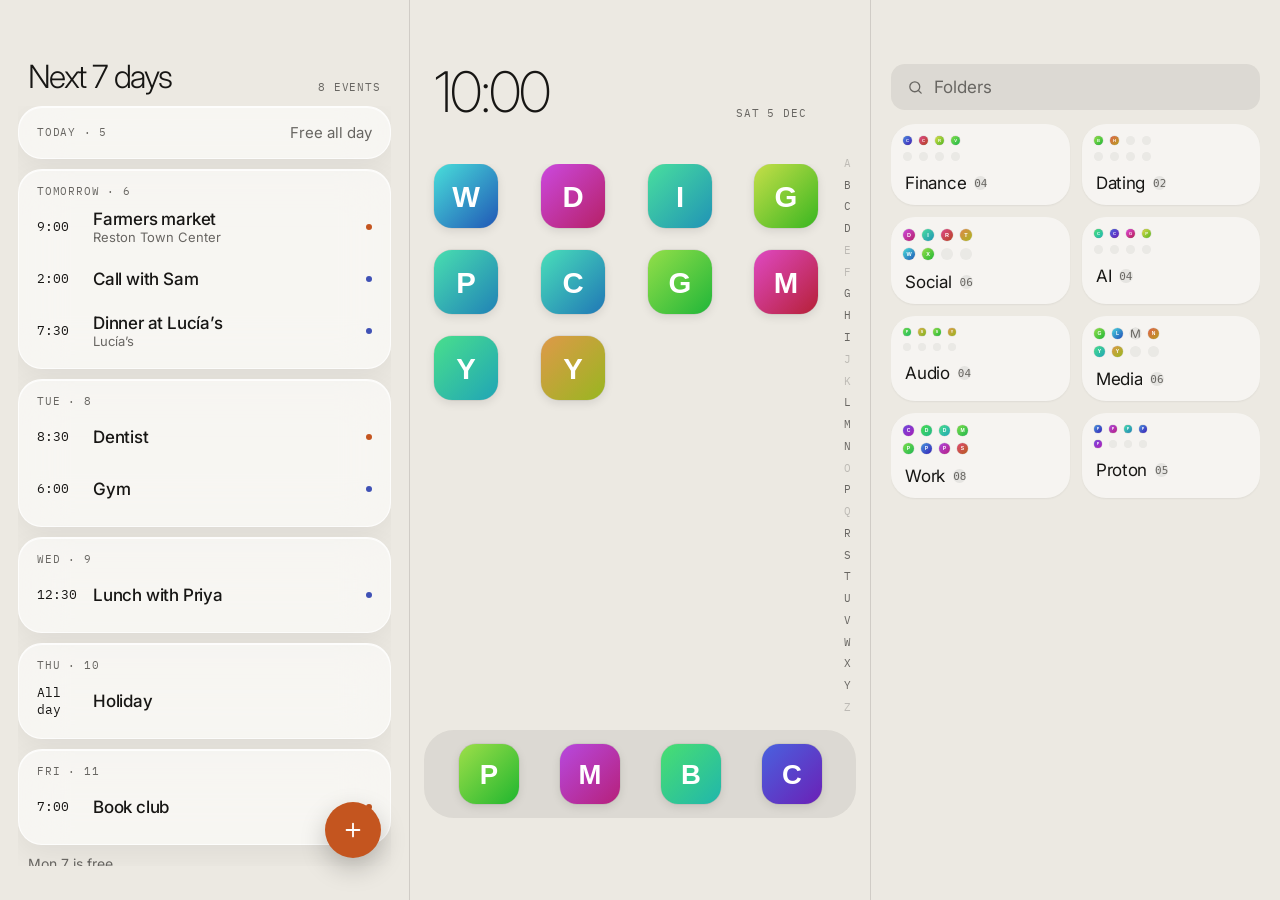
==== commit ca420fc1: "Page 0.10.0: grid + dock — one free grid you arrange by dragging, a dock of up to 5 Hold an app on t" ====
--- a/index.html
+++ b/index.html
@@ -419,6 +419,24 @@
 #app.gnames .gi{gap:6px}
 #app.gnames.ledger .gi .fil{font-family:var(--mono);font-size:10.5px}
 #app.gnames #liftItem.fi .fil{background:none;color:var(--ink);padding:0;font-size:12px}
+
+[hidden]{display:none!important}
+/* grid + dock (0.10.0): one free grid you arrange by dragging, a dock of up to 5 at the thumb */
+#gfree{margin-top:44px;margin-left:-10px;padding-left:10px;padding-right:28px;flex:1;min-height:0;display:grid;grid-template-columns:repeat(4,64px);justify-content:space-between;align-content:start;row-gap:22px;padding-bottom:150px}
+#app.gnames #gfree{row-gap:16px}
+#hdock{position:absolute;left:14px;right:14px;bottom:calc(var(--bot,16px) + 66px);height:88px;border-radius:30px;padding:0 14px;z-index:2;
+  display:flex;align-items:center;justify-content:space-around;background:rgba(var(--inkRGB),.07);-webkit-backdrop-filter:blur(14px);backdrop-filter:blur(14px)}
+#app.shellish #hdock{background:rgba(10,10,10,.5)}
+#hdock .gi .fil{display:none!important}
+#hdock .gi .fic{width:60px;height:60px;border-radius:17px}
+#app.docked #rail{bottom:calc(var(--bot,16px) + 166px)}
+.gi.dragging{visibility:hidden}
+#dragGhost{position:absolute;z-index:20;pointer-events:none;transition:transform .2s var(--pop),left .24s var(--ease),top .24s var(--ease)}
+#dragGhost.up{transform:scale(1.12);transition:transform .2s var(--pop)}
+#dragGhost .gi{display:block;padding:0}
+#dragGhost .fil{display:none!important}
+#dragGhost .fic{width:64px;height:64px;border-radius:18px;box-shadow:0 14px 30px rgba(0,0,0,.25)}
+#app.arranging #gfree .gi,#app.arranging #hdock .gi{transition:transform .22s var(--ease)}
 </style>
 </head>
 <body>
@@ -436,7 +454,9 @@
           <nav class="col" aria-label="People apps"><p class="mono">People</p><div id="colPeople"></div></nav>
           <nav class="col" aria-label="Things apps"><p class="mono">Things</p><div id="colThings"></div></nav>
         </div>
+        <nav class="scroll" id="gfree" aria-label="Home apps" hidden></nav>
         <div class="scroll" id="plainList" hidden></div>
+        <nav id="hdock" aria-label="Dock" hidden></nav>
         <nav id="rail" aria-label="Alphabet"></nav>
       </section>
 
@@ -574,7 +594,7 @@
   const esc = (s) => String(s == null ? '' : s).replace(/[&<>"']/g, (c) => ({ '&': '&amp;', '<': '&lt;', '>': '&gt;', '"': '&quot;', "'": '&#39;' }[c]));
   const J = (s, d) => { try { const v = typeof s === 'string' ? JSON.parse(s) : s; return v == null ? d : v; } catch (e) { return d; } };
   const call = (fn, ...a) => { try { return N[fn](...a); } catch (e) { console.warn('PaperNative.' + fn, e); return null; } };
-  const PAGE_VERSION = '0.9.1';
+  const PAGE_VERSION = '0.10.0';
 
   // ------------------------------------------------------------------ saved state
   const KEY = 'paper.v1';
@@ -599,7 +619,13 @@
       folders: null, open: 'Finance', torch: false, dnd: false };
   }
 
-  S.theme = Object.assign({ color: 'paper', pat: 'none', str: 'soft', auto: false, wx: 'clear', font: 'paper', layout: 'paper', icons: 'off', ficons: 'off', view: 'grid', gnames: false }, S.theme || {});
+  S.theme = Object.assign({ color: 'paper', pat: 'none', str: 'soft', auto: false, wx: 'clear', font: 'paper', layout: 'paper', icons: 'off', ficons: 'off', view: 'grid', gnames: false, org: 'dock' }, S.theme || {});
+  // One free grid + a dock (0.10.0): its own arrangement, seeded once from People and Things.
+  if (!S.home.grid || !S.home.dock) {
+    const DOCK = ['Phone', 'Messages', 'Brave', 'Claude'], all = [...S.home.people, ...S.home.things].map((h) => Object.assign({}, h));
+    S.home.dock = DOCK.map((n) => all.find((h) => h.name === n)).filter(Boolean);
+    S.home.grid = all.filter((h) => !S.home.dock.includes(h));
+  }
 
   // ------------------------------------------------------------------ apps
   let APPS = [];
@@ -620,7 +646,7 @@
     return null;
   }
   function resolveHome() {
-    ['people', 'things'].forEach((c) => S.home[c].forEach((h) => {
+    ['people', 'things', 'grid', 'dock'].forEach((c) => (S.home[c] || []).forEach((h) => {
       if (h.key && byKey.has(h.key)) return;
       const a = findApp(h.alias && h.alias.length ? h.alias : [h.name]);
       h.key = a ? a.key : '';
@@ -761,7 +787,7 @@
       c.style.animation = 'rise 560ms cubic-bezier(.22,1,.36,1) ' + (i * 26) + 'ms both';
     });
   }
-  function staggerHome() { stagger($('#colPeople')); stagger($('#colThings')); if (!S.jere) stagger($('#plainList'), 12); }
+  function staggerHome() { stagger($('#colPeople')); stagger($('#colThings')); stagger($('#gfree'), 14); if (!S.jere) stagger($('#plainList'), 12); }
 
   // ------------------------------------------------------------------ gestures
   // Touch drives everything (mouse too, for the desktop preview). Touching anything that is moving
@@ -810,6 +836,8 @@
   }
   function gMove(x, y) {
     if (!G) return false;
+    if (G.arrange) { arrangeMove(x, y); return true; }
+    G.lx = x; G.ly = y;
     if (G.rail) { railMove(y, x); return true; }
     if (G.seek) { seekAt(x); return true; }
     if (G.notif) {
@@ -910,6 +938,7 @@
       return;
     }
     if (s.seek) { seekAt(x, true); seeking = null; const c = document.querySelector('#nowlist .mcard'); if (c) c.classList.remove('seeking'); haptic('tick'); suppress(); return; }
+    if (s.arrange) { arrangeEnd(s); suppress(); return; }
     if (s.rail) { railEnd(x, y); suppress(); return; }
     if (s.eat) { suppress(); return; }
     if (s.dots) {
@@ -987,10 +1016,55 @@
     holdEl = el; el.classList.add('pressing');
     holdT = setTimeout(() => {
       holdT = 0; el.classList.remove('pressing');
+      if (/^home:(grid|dock):/.test(el.dataset.hold) && G && G.x != null) { const g0 = G; G = null; suppress(); haptic('long'); arrangeStart(el, g0.lx != null ? g0.lx : g0.x, g0.ly != null ? g0.ly : g0.y); return; }
       G = null; suppress();
       haptic('long');
       onHold(el);
     }, 450);
+  }
+  // Hold an app on the free grid or the dock: it lifts and follows the finger; drop it anywhere to rearrange
+  // (into the dock too, up to 5). Let go without moving and its menu opens instead.
+  const DOCK_MAX = 5;
+  function arrangeStart(el, x, y) {
+    const [, c, i] = el.dataset.hold.split(':');
+    const h = S.home[c][+i]; if (!h) return;
+    const r = el.querySelector('.fic').getBoundingClientRect();
+    // The touched button itself becomes the ghost: it has to stay in the page, or the browser stops sending this finger's moves.
+    const gh = document.createElement('div'); gh.id = 'dragGhost';
+    gh.style.left = r.left + 'px'; gh.style.top = r.top + 'px'; $('#app').appendChild(gh); gh.appendChild(el);
+    G = { arrange: true, el, h, c, i: +i, x0: x, y0: y, ox: x - r.left, oy: y - r.top, moved: false, gh };
+    h._drag = true; $('#app').classList.add('arranging'); renderHome();
+    requestAnimationFrame(() => gh.classList.add('up'));
+  }
+  function arrangeMove(x, y) {
+    const d = G;
+    if (!d.moved && Math.hypot(x - d.x0, y - d.y0) < 10) return;
+    d.moved = true;
+    d.gh.style.left = (x - d.ox) + 'px'; d.gh.style.top = (y - d.oy) + 'px';
+    // where would it land?
+    const dr = $('#hdock').getBoundingClientRect();
+    const toDock = y > dr.top - 18 && (d.c === 'dock' || S.home.dock.length < DOCK_MAX);
+    const c = toDock ? 'dock' : 'grid', L = S.home[c];
+    const els = [...document.querySelectorAll(c === 'dock' ? '#hdock .gi:not(.dragging)' : '#gfree .gi:not(.dragging)')];
+    let idx = els.length;
+    for (let k = 0; k < els.length; k++) {
+      const r = els[k].getBoundingClientRect();
+      if (c === 'dock' ? x < r.left + r.width / 2 : (y < r.bottom && (x < r.left + r.width / 2 || y < r.top))) { idx = k; break; }
+    }
+    // idx counts the apps without the dragged one
+    const from = S.home[d.c].indexOf(d.h);
+    if (c === d.c && idx === from) return;
+    S.home[d.c].splice(from, 1);
+    L.splice(Math.min(idx, L.length), 0, d.h); d.c = c;
+    haptic('tick'); renderHome();
+  }
+  function arrangeEnd(d) {
+    delete d.h._drag; $('#app').classList.remove('arranging');
+    if (!d.moved) { d.gh.remove(); renderHome(); const el = document.querySelector('[data-hold="home:' + d.c + ':' + S.home[d.c].indexOf(d.h) + '"]'); if (el) onHold(el); return; }
+    save(); renderHome();
+    const t = document.querySelector('[data-hold="home:' + d.c + ':' + S.home[d.c].indexOf(d.h) + '"] .fic');
+    if (t) { const r = t.getBoundingClientRect(); d.gh.classList.remove('up'); d.gh.style.left = r.left + 'px'; d.gh.style.top = r.top + 'px'; t.style.opacity = '0'; setTimeout(() => { d.gh.remove(); t.style.opacity = ''; }, 260); }
+    else d.gh.remove();
   }
   function cancelHold() {
     if (holdT) { clearTimeout(holdT); holdT = 0; }
@@ -1094,8 +1168,9 @@
   function appBtn(h, where) {
     const ok = h.key && byKey.has(h.key);
     if (S.theme.view === 'grid') {
+      if (where.startsWith('home:dock:')) return '<button class="fi gi' + (ok ? '' : ' missing') + (h._drag ? ' dragging' : '') + (S.theme.icons === 'tint' ? ' tint' : '') + '" data-open="' + esc(h.key) + '" data-label="' + esc(h.name) + '" data-hold="' + esc(where) + '" data-key="' + esc(h.key) + '" aria-label="' + esc(h.name) + '">' + appIcon(byKey.get(h.key) || { label: h.name }) + '</button>';
       // icon view: the icon alone; holding it lifts it with its name underneath
-      return '<button class="fi gi' + (ok ? '' : ' missing') + (S.theme.icons === 'tint' ? ' tint' : '') + '" data-open="' + esc(h.key) + '" data-label="' + esc(h.name) + '" data-hold="' + esc(where) + '" data-key="' + esc(h.key) + '" aria-label="' + esc(h.name) + '">' +
+      return '<button class="fi gi' + (ok ? '' : ' missing') + (h._drag ? ' dragging' : '') + (S.theme.icons === 'tint' ? ' tint' : '') + '" data-open="' + esc(h.key) + '" data-label="' + esc(h.name) + '" data-hold="' + esc(where) + '" data-key="' + esc(h.key) + '" aria-label="' + esc(h.name) + '">' +
         appIcon(byKey.get(h.key) || { label: h.name }) + '<span class="fil">' + esc(h.name) + '</span></button>';
     }
     return '<button class="app' + (ok ? '' : ' missing') + '" data-open="' + esc(h.key) + '" data-label="' + esc(h.name) + '" data-hold="' + esc(where) + '" data-key="' + esc(h.key) + '">' + homeIcon(h.key) + '<span class="an">' + esc(h.name) + '</span></button>';
@@ -1106,7 +1181,14 @@
     $('#app').classList.toggle('withicons', S.theme.view !== 'grid' && (S.theme.icons === 'color' || S.theme.icons === 'tint'));
     $('#app').classList.toggle('gridview', S.theme.view === 'grid');
     $('#app').classList.toggle('gnames', S.theme.view === 'grid' && !!S.theme.gnames);
-    $('#cols').hidden = !jere;
+    const docked = jere && S.theme.view === 'grid' && S.theme.org === 'dock';
+    $('#app').classList.toggle('docked', docked);
+    $('#gfree').hidden = !docked; $('#hdock').hidden = !docked;
+    if (docked) {
+      $('#gfree').innerHTML = S.home.grid.map((h, i) => appBtn(h, 'home:grid:' + i)).join('');
+      $('#hdock').innerHTML = S.home.dock.map((h, i) => appBtn(h, 'home:dock:' + i)).join('');
+    }
+    $('#cols').hidden = !jere || (S.theme.view === 'grid' && S.theme.org === 'dock');
     $('#plainList').hidden = jere;
     if (jere) {
       $('#colPeople').innerHTML = S.home.people.map((h, i) => appBtn(h, 'home:people:' + i)).join('');
@@ -1266,6 +1348,8 @@
     ['Icon view', 'Look', () => setTheme({ view: 'grid' })],
     ['Name view', 'Look', () => setTheme({ view: 'list' })],
     ['Show names', 'Look', () => setTheme({ view: 'grid', gnames: true })],
+    ['Dock and grid', 'Look', () => setTheme({ view: 'grid', org: 'dock' })],
+    ['People and Things', 'Look', () => setTheme({ org: 'split' })],
     ['Hide names', 'Look', () => setTheme({ view: 'grid', gnames: false })],
     ['Fun stuff', 'Hidden', () => openFun()],
     ['Themes', 'Hidden', () => openThemes()],
@@ -1290,13 +1374,14 @@
     out.push({ n: 'Find “' + q + '” on the map', w: 'Maps', f: () => call('maps', q), q, maps: true });
     return out;
   }
+  const homeAll = () => (S.theme.view === 'grid' && S.theme.org === 'dock' ? [...S.home.grid, ...S.home.dock] : [...S.home.people, ...S.home.things]);
   function whereIs(key) {
-    if (S.jere && [...S.home.people, ...S.home.things].some((h) => h.key === key)) return 'Home';
+    if (S.jere && homeAll().some((h) => h.key === key)) return 'Home';
     const f = S.jere && S.folders.find((x) => x.keys.includes(key));
     return f ? f.name : 'App';
   }
   function suggested() {
-    const homeKeys = new Set(S.jere ? [...S.home.people, ...S.home.things].map((h) => h.key) : []);
+    const homeKeys = new Set(S.jere ? homeAll().map((h) => h.key) : []);
     const used = Object.entries(S.uses || {}).filter(([k]) => byKey.has(k)).sort((a, b) => b[1] - a[1]).map(([k]) => k);
     const picks = used.filter((k) => !homeKeys.has(k));
     for (const f of S.folders || []) for (const k of f.keys) { if (picks.length >= 8) break; if (!picks.includes(k) && byKey.has(k) && !homeKeys.has(k)) picks.push(k); }
@@ -1541,7 +1626,8 @@
       '<button class="btn sm" data-act="rmhome" data-w="home:' + c + ':' + i + '">Remove</button></span></div>').join('') +
       '<div class="btnrow"><button class="btn" data-act="addhome" data-c="' + c + '">+ Add to ' + label + '</button></div></div>';
     sheetKind = 'home';
-    openSheet('<h2>Home apps</h2><p class="hint" style="margin-top:0">Seven a column fits best. Hold any app on Home for the same options.</p>' + col('people', 'People') + col('things', 'Things'));
+    if (S.theme.view === 'grid' && S.theme.org === 'dock') openSheet('<h2>Home apps</h2><p class="hint" style="margin-top:0">Or hold an app on Home and drag it where you want it.</p>' + col('grid', 'Grid') + col('dock', 'Dock'));
+    else openSheet('<h2>Home apps</h2><p class="hint" style="margin-top:0">Seven a column fits best. Hold any app on Home for the same options.</p>' + col('people', 'People') + col('things', 'Things'));
   }
 
   // ------------------------------------------------------------------ settings + updates
@@ -1603,6 +1689,7 @@
     if (d.set !== undefined) { const z = SETS[+d.set]; setTheme({ color: z[1], pat: z[2], str: z[3], auto: false, font: z[4] || 'paper' }); return; }
     if (d.font) { setTheme({ font: d.font }); return; }
     if (d.view) { setTheme({ view: d.view }); return; }
+    if (d.org) { setTheme({ view: 'grid', org: d.org }); return; }
     if (d.gnames) { setTheme({ view: 'grid', gnames: d.gnames === 'on' }); return; }
     if (d.layout) { setTheme({ layout: d.layout }); renderHome(); return; }
     if (d.icons) { setTheme({ icons: d.icons }); renderHome(); return; }
@@ -2042,7 +2129,7 @@
     st.setProperty('--fs', String(FS[f[0]] || 1));
     document.documentElement.dataset.font = f[0];
   }
-  function setTheme(patch) { const wxOnly = Object.keys(patch).every((k) => k === 'wx'); Object.assign(S.theme, patch); save(); if (!wxOnly) applyTheme(true); applyWeather(); if ('view' in patch || 'gnames' in patch || 'layout' in patch || 'icons' in patch || 'ficons' in patch || 'font' in patch) { renderHome(); renderFolders(); } markThemes(); haptic('tick'); }
+  function setTheme(patch) { const wxOnly = Object.keys(patch).every((k) => k === 'wx'); Object.assign(S.theme, patch); save(); if (!wxOnly) applyTheme(true); applyWeather(); if ('view' in patch || 'gnames' in patch || 'org' in patch || 'layout' in patch || 'icons' in patch || 'ficons' in patch || 'font' in patch) { renderHome(); renderFolders(); } markThemes(); haptic('tick'); }
   function sunTick() { if (S.theme.auto && sunPhase(Date.now()) !== lastPhase) { applyTheme(true); markThemes(); } if (S.theme.wx === 'real') applyWeather(); }
 
   // ---- the Themes folder
@@ -2055,6 +2142,7 @@
     sheetKind = 'themes';
     openSheet('<h2>Themes</h2><div class="btnrow"><button class="btn solid" data-thact="surprise">Surprise me</button><button class="btn" data-thact="reset">Back to Paper</button></div>' +
       '<div class="grp"><p class="mono">View</p><div class="seg"><button class="btn sm" data-view="grid">Icons</button><button class="btn sm" data-view="list">Names</button></div>' +
+        '<p class="hint" style="margin:14px 0 8px">Arrange Home</p><div class="seg"><button class="btn sm" data-org="dock">Grid + dock</button><button class="btn sm" data-org="split">People & Things</button></div>' +
         '<p class="hint" style="margin:14px 0 8px">Names under the icons</p><div class="seg"><button class="btn sm" data-gnames="on">On</button><button class="btn sm" data-gnames="off">Off</button></div>' +
         '<p class="hint" style="margin:8px 0 0">Icons: Home is a grid of icons (hold one for its name), folder tiles preview what\'s inside, an open folder shows big icons. Names: the lists.</p></div>' +
       '<div class="grp"><p class="mono">Layout</p><div class="seg"><button class="btn sm" data-layout="paper">Paper</button><button class="btn sm" data-layout="shell">SHELL</button></div>' +
@@ -2080,6 +2168,7 @@
     document.querySelectorAll('#sbody [data-color]').forEach((b) => b.classList.toggle('on', b.dataset.color === c.id));
     document.querySelectorAll('#sbody [data-str]').forEach((b) => b.classList.toggle('on', b.dataset.str === S.theme.str));
     [['view', 'grid'], ['layout', 'paper'], ['icons', 'off'], ['ficons', 'off']].forEach(([k, d]) => document.querySelectorAll('#sbody [data-' + k + ']').forEach((b) => b.classList.toggle('on', b.dataset[k] === (S.theme[k] || d))));
+    document.querySelectorAll('#sbody [data-org]').forEach((b) => b.classList.toggle('on', S.theme.view === 'grid' && b.dataset.org === (S.theme.org || 'dock')));
     document.querySelectorAll('#sbody [data-gnames]').forEach((b) => b.classList.toggle('on', S.theme.view === 'grid' && (b.dataset.gnames === 'on') === !!S.theme.gnames));
     document.querySelectorAll('#sbody [data-font]').forEach((b) => b.classList.toggle('on', b.dataset.font === (S.theme.font || 'paper')));
     $('#patGrid').innerHTML = PATS.map((p) => '<button class="sw' + (p[0] === S.theme.pat ? ' on' : '') + '" data-pat="' + p[0] + '"><span class="swp"></span><span class="swn">' + p[1] + '</span></button>').join('');
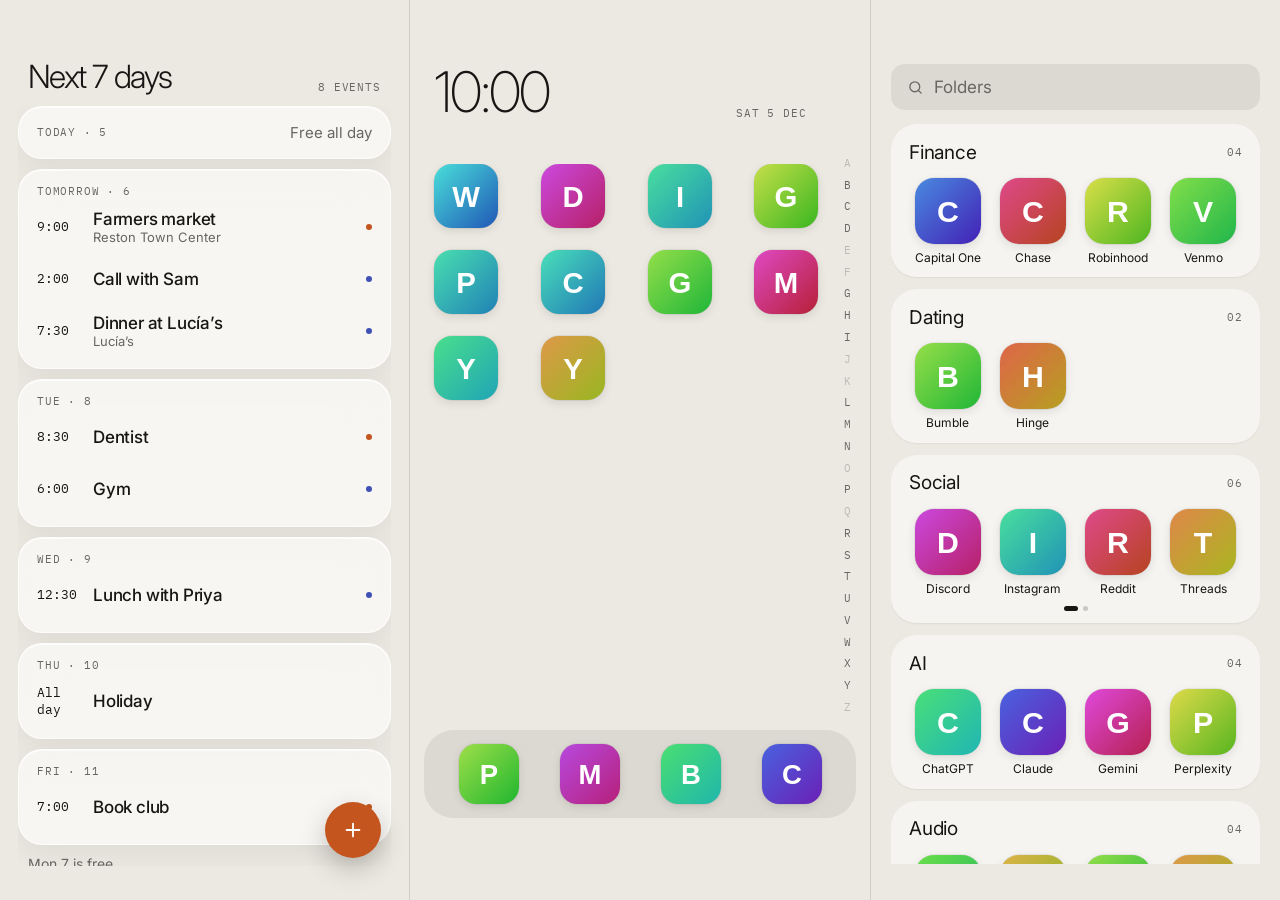
==== commit f14c3fc3: "Page 0.11.0: folder cards (R3) — apps right in each folder's card, big icons, swipe for more, most u" ====
--- a/index.html
+++ b/index.html
@@ -437,6 +437,28 @@
 #dragGhost .fil{display:none!important}
 #dragGhost .fic{width:64px;height:64px;border-radius:18px;box-shadow:0 14px 30px rgba(0,0,0,.25)}
 #app.arranging #gfree .gi,#app.arranging #hdock .gi{transition:transform .22s var(--ease)}
+
+/* folder cards (0.11.0, R3): apps right in the card, 4 big icons a page, swipe for more */
+.fcards{margin-top:14px;flex:1;min-height:0;display:flex;flex-direction:column;gap:12px;padding-bottom:70px}
+.fcard{flex:none;background:var(--card);border-radius:26px;padding:6px 0 12px;box-shadow:0 1px 2px rgba(0,0,0,.06);overflow:hidden}
+.fch{width:100%;display:flex;align-items:center;gap:9px;min-height:44px;padding:0 18px;text-align:left}
+.fcn{flex:1;min-width:0;font-weight:400;font-size:calc(19px * var(--fs,1));letter-spacing:-.3px;white-space:nowrap;overflow:hidden;text-overflow:ellipsis}
+.fcc{font-size:11px;color:var(--ink2)}
+.fstrip{overflow:hidden;touch-action:pan-y}
+.fpages{display:flex;will-change:transform}
+.fpg{flex:none;width:100%;box-sizing:border-box;padding:4px 14px 0;display:grid;grid-template-columns:repeat(4,minmax(0,1fr));justify-items:center;row-gap:12px}
+.fb{gap:7px}
+.fb .fic{width:66px;height:66px;border-radius:19px}
+.fb .fic b{font-size:27px}
+.fb .fil{font-size:12px;width:78px;margin:0}
+.fpages.tint img{filter:url(#duo)}
+.fpages.tint .fic{background:rgba(var(--inkRGB),.1)}
+.fdots{display:flex;justify-content:center;gap:5px;margin-top:10px}
+.fdots i{width:5px;height:5px;border-radius:3px;background:rgba(var(--inkRGB),.2);transition:width .25s var(--ease),background-color .25s}
+.fdots i.on{width:14px;background:var(--ink)}
+.fempty{margin:4px 18px 4px}
+#app.ledger .fcn{font-family:var(--mono);font-size:15px}
+#app.ledger .fb .fil{font-family:var(--mono);font-size:10.5px}
 </style>
 </head>
 <body>
@@ -594,7 +616,7 @@
   const esc = (s) => String(s == null ? '' : s).replace(/[&<>"']/g, (c) => ({ '&': '&amp;', '<': '&lt;', '>': '&gt;', '"': '&quot;', "'": '&#39;' }[c]));
   const J = (s, d) => { try { const v = typeof s === 'string' ? JSON.parse(s) : s; return v == null ? d : v; } catch (e) { return d; } };
   const call = (fn, ...a) => { try { return N[fn](...a); } catch (e) { console.warn('PaperNative.' + fn, e); return null; } };
-  const PAGE_VERSION = '0.10.0';
+  const PAGE_VERSION = '0.11.0';
 
   // ------------------------------------------------------------------ saved state
   const KEY = 'paper.v1';
@@ -828,6 +850,12 @@
       return;
     }
     if (railPinned && !target.closest('#railPop')) { closeRail(); G = { eat: true }; return; }
+    const card = target.closest('.fcard');
+    if (card && +card.dataset.n > 1 && target.closest('.fstrip') && !over) {
+      stopSpring('hx');
+      G = { strip: card, x, y, target, page: +(card.dataset.p || 0), n: +card.dataset.n, pts: [[performance.now(), x]] };
+      startHold(target); return;
+    }
     // Catch anything in flight.
     const caught = stopSpring('hx') || stopSpring('tS') || stopSpring('tN');
     stopSpring('tS'); stopSpring('tN');
@@ -837,6 +865,23 @@
   function gMove(x, y) {
     if (!G) return false;
     if (G.arrange) { arrangeMove(x, y); return true; }
+    if (G.strip) {
+      const dx = x - G.x, dy = y - G.y;
+      if (!G.axis) {
+        if (Math.abs(dx) < SLOP && Math.abs(dy) < SLOP) return false;
+        cancelHold();
+        if (Math.abs(dy) > Math.abs(dx) || (dx > 0 && G.page === 0)) {   // up/down scrolls the list; right on page one goes to Home
+          const s0 = G; G = { x: s0.x, y: s0.y, target: s0.target, sc: scroller(s0.target), axis: '', mode: '', hx0: hx, tS0: tS, tN0: tN, caught: false, pts: [[performance.now(), s0.x, s0.y]] };
+          return gMove(x, y);
+        }
+        G.axis = 'h'; G.w = G.strip.querySelector('.fstrip').offsetWidth;
+      }
+      G.pts.push([performance.now(), x]); if (G.pts.length > 6) G.pts.shift();
+      let pos = G.page - dx / G.w;
+      if (pos < 0) pos = -rubber(-pos, 1); if (pos > G.n - 1) pos = G.n - 1 + rubber(pos - G.n + 1, 1);
+      G.pos = pos; stripSet(G.strip, pos, false);
+      return true;
+    }
     G.lx = x; G.ly = y;
     if (G.rail) { railMove(y, x); return true; }
     if (G.seek) { seekAt(x); return true; }
@@ -939,6 +984,15 @@
     }
     if (s.seek) { seekAt(x, true); seeking = null; const c = document.querySelector('#nowlist .mcard'); if (c) c.classList.remove('seeking'); haptic('tick'); suppress(); return; }
     if (s.arrange) { arrangeEnd(s); suppress(); return; }
+    if (s.strip) {
+      if (!s.axis) return;                       // a tap: the click opens the app
+      const v = -vel(s.pts, 1) / s.w;
+      let t = Math.round((s.pos != null ? s.pos : s.page) + v * PROJECT);
+      if (Math.abs(v) > 0.9) t = s.page + (v > 0 ? 1 : -1);
+      t = Math.max(0, Math.min(s.n - 1, Math.max(s.page - 1, Math.min(s.page + 1, t))));
+      if (t !== s.page) haptic('tick');
+      s.strip.dataset.p = t; stripSet(s.strip, t, true); suppress(); return;
+    }
     if (s.rail) { railEnd(x, y); suppress(); return; }
     if (s.eat) { suppress(); return; }
     if (s.dots) {
@@ -1271,16 +1325,20 @@
     }
     box.className = 'tiles scroll';
     if (S.theme.view === 'grid') {
-      // icon view: each tile previews what's inside (up to 8 icons; a full folder ends on +N)
+      // icon view (0.11.0, R3): a card per folder, its apps right there, 4 big icons a page, most used first; swipe a card for its next page
+      box.className = 'fcards scroll';
+      const tint = S.theme.icons === 'tint' ? ' tint' : '';
       box.innerHTML = list.map((f, i) => {
-        const apps = f.keys.map((k) => byKey.get(k)).filter(Boolean);
-        const shown = apps.length > 8 ? apps.slice(0, 7) : apps;
-        const cells = shown.map(appIcon);
-        if (apps.length > 8) cells.push('<span class="tm more">+' + (apps.length - 7) + '</span>');
-        while (cells.length < 8) cells.push('<span class="tm"></span>');
-        return '<button class="tile tg" data-tile="' + i + '" data-label="' + esc(f.name) + '" data-hold="' + (f.auto ? '' : 'folder:' + i) + '">' +
-          '<span class="tmini' + (S.theme.icons === 'tint' ? ' tint' : '') + '">' + cells.join('') + '</span>' +
-          '<span class="tname tgn" data-label="' + esc(f.name) + '">' + folderIcon(f, 20) + '<span>' + esc(f.name) + '</span><span class="mono tc">' + String(apps.length).padStart(2, '0') + '</span></span></button>';
+        const apps = byUse(f.keys.map((k) => byKey.get(k)).filter(Boolean));
+        const pages = [];
+        for (let p = 0; p < apps.length; p += 4) pages.push(apps.slice(p, p + 4));
+        return '<section class="fcard" data-n="' + pages.length + '">' +
+          '<button class="fch" data-tile="' + i + '" data-label="' + esc(f.name) + '" data-hold="' + (f.auto ? '' : 'folder:' + i) + '">' + folderIcon(f, 22) + '<span class="fcn">' + esc(f.name) + '</span><span class="mono fcc">' + String(apps.length).padStart(2, '0') + '</span></button>' +
+          (apps.length ? '<div class="fstrip"><div class="fpages' + tint + '">' + pages.map((pg) => '<div class="fpg">' + pg.map((a) =>
+            '<button class="fi fb" data-open="' + esc(a.key) + '" data-label="' + esc(a.label) + '" data-hold="infolder:' + i + '" data-key="' + esc(a.key) + '">' + appIcon(a) + '<span class="fil">' + esc(shortName(a.label)) + '</span></button>').join('') + '</div>').join('') + '</div></div>' +
+            (pages.length > 1 ? '<div class="fdots">' + pages.map((_, p) => '<i class="' + (p ? '' : 'on') + '"></i>').join('') + '</div>' : '')
+          : '<p class="hint fempty">' + (f.auto ? 'Empty.' : 'Empty. Hold the name to add apps.') + '</p>') +
+          '</section>';
       }).join('');
       return;
     }
@@ -1294,6 +1352,19 @@
     }).join('');
   }
 
+  // Most used first; ties keep the folder's own order.
+  function byUse(apps) {
+    const u = S.uses || {};
+    return apps.map((a, i) => [a, i]).sort((x, y) => (u[y[0].key] || 0) - (u[x[0].key] || 0) || x[1] - y[1]).map((x) => x[0]);
+  }
+  // Swiping a folder card pages through its apps; it snaps a page at a time. On the first page a swipe right still goes back to Home.
+  function stripSet(card, pos, anim) {
+    const pg = card.querySelector('.fpages');
+    pg.style.transition = anim ? 'transform .38s cubic-bezier(.22,1,.36,1)' : 'none';
+    pg.style.transform = 'translate3d(' + (-pos * 100) + '%,0,0)';
+    const k = Math.round(pos);
+    card.querySelectorAll('.fdots i').forEach((d, j) => d.classList.toggle('on', j === k));
+  }
   // A folder opens out of its tile: the card springs from the tile's rectangle to the middle of the screen.
   let folderOpen = -1;
   function openFolder(i) {
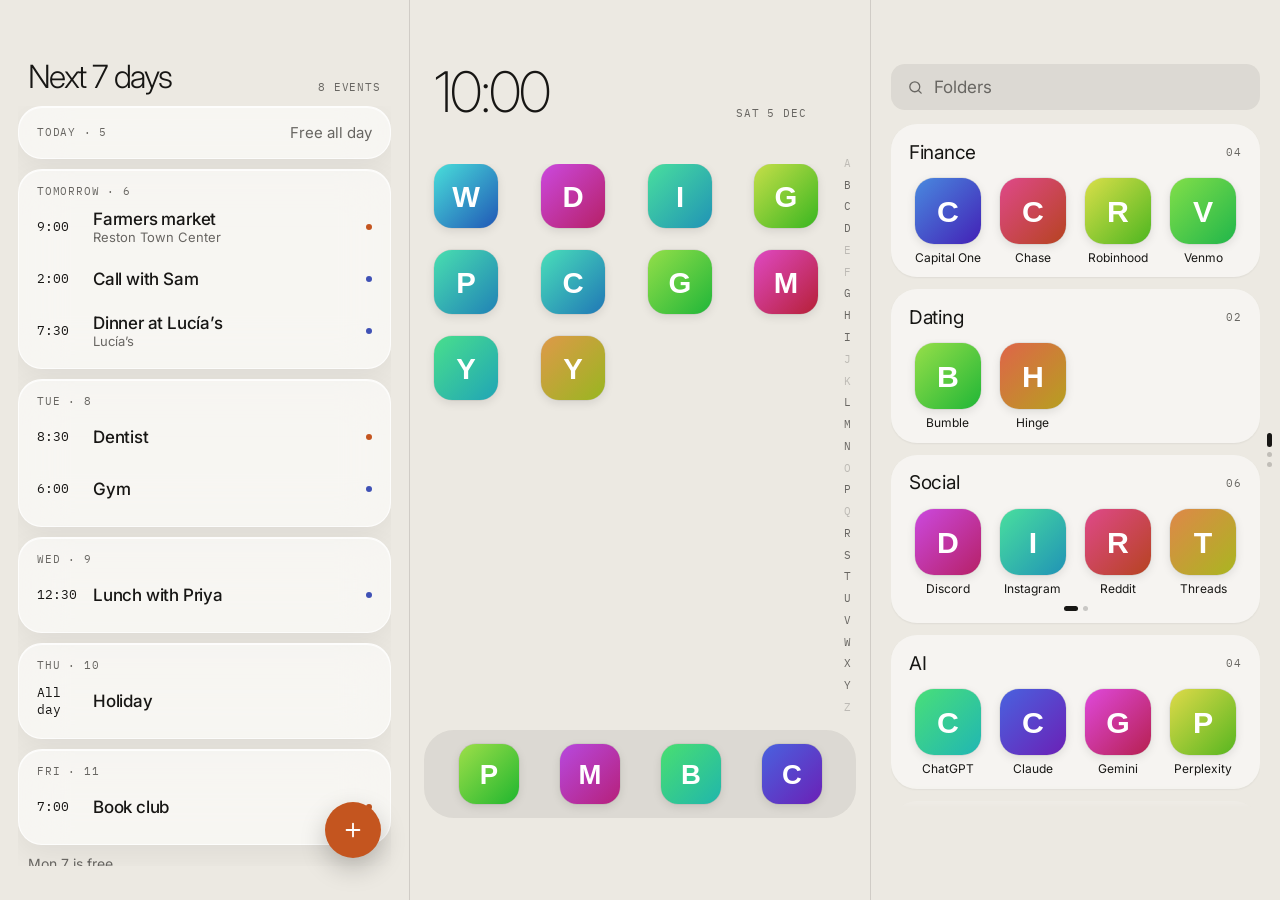
==== commit 3b55a659: "Page 0.12.0: Folders page moves in sections — as many cards as fit, swipe up/down springs to the nex" ====
--- a/index.html
+++ b/index.html
@@ -439,7 +439,9 @@
 #app.arranging #gfree .gi,#app.arranging #hdock .gi{transition:transform .22s var(--ease)}
 
 /* folder cards (0.11.0, R3): apps right in the card, 4 big icons a page, swipe for more */
-.fcards{margin-top:14px;flex:1;min-height:0;display:flex;flex-direction:column;gap:12px;padding-bottom:70px}
+.fcards{margin-top:14px;flex:1;min-height:0;overflow:clip;touch-action:none;margin-bottom:56px;
+  -webkit-mask-image:linear-gradient(#000 calc(100% - 22px),transparent);mask-image:linear-gradient(#000 calc(100% - 22px),transparent)}
+.fcol{display:flex;flex-direction:column;gap:12px;will-change:transform}
 .fcard{flex:none;background:var(--card);border-radius:26px;padding:6px 0 12px;box-shadow:0 1px 2px rgba(0,0,0,.06);overflow:hidden}
 .fch{width:100%;display:flex;align-items:center;gap:9px;min-height:44px;padding:0 18px;text-align:left}
 .fcn{flex:1;min-width:0;font-weight:400;font-size:calc(19px * var(--fs,1));letter-spacing:-.3px;white-space:nowrap;overflow:hidden;text-overflow:ellipsis}
@@ -459,6 +461,12 @@
 .fempty{margin:4px 18px 4px}
 #app.ledger .fcn{font-family:var(--mono);font-size:15px}
 #app.ledger .fb .fil{font-family:var(--mono);font-size:10.5px}
+
+/* folder sections (0.12.0): little vertical dots on the right edge */
+#pFold{position:relative}
+#fsecdots{position:absolute;right:8px;top:50%;transform:translateY(-50%);display:flex;flex-direction:column;gap:5px;z-index:2;pointer-events:none}
+#fsecdots i{width:5px;height:5px;border-radius:3px;background:rgba(var(--inkRGB),.2);transition:height .25s var(--ease),background-color .25s}
+#fsecdots i.on{height:14px;background:var(--ink)}
 </style>
 </head>
 <body>
@@ -486,6 +494,7 @@
         <label class="fsearch"><svg width="17" height="17" viewBox="0 0 24 24" fill="none" style="stroke:var(--ink2)" stroke-width="1.8" stroke-linecap="round" aria-hidden="true"><circle cx="11" cy="11" r="7"/><path d="M20 20l-3.5-3.5"/></svg>
           <span class="sr">Search folders and apps</span><input id="fq" type="search" placeholder="Folders" autocomplete="off" spellcheck="false"></label>
         <div class="tiles scroll" id="tiles"></div>
+        <div id="fsecdots" aria-hidden="true"></div>
       </section>
     </div>
   </div>
@@ -616,7 +625,7 @@
   const esc = (s) => String(s == null ? '' : s).replace(/[&<>"']/g, (c) => ({ '&': '&amp;', '<': '&lt;', '>': '&gt;', '"': '&quot;', "'": '&#39;' }[c]));
   const J = (s, d) => { try { const v = typeof s === 'string' ? JSON.parse(s) : s; return v == null ? d : v; } catch (e) { return d; } };
   const call = (fn, ...a) => { try { return N[fn](...a); } catch (e) { console.warn('PaperNative.' + fn, e); return null; } };
-  const PAGE_VERSION = '0.11.0';
+  const PAGE_VERSION = '0.12.0';
 
   // ------------------------------------------------------------------ saved state
   const KEY = 'paper.v1';
@@ -782,7 +791,7 @@
     if (target !== was) {
       haptic('tick');
       if (target === -1) { renderCal(); stagger($('#days')); }
-      if (target === 1) { renderFolders(); stagger($('#tiles')); }
+      if (target === 1) { renderFolders(); stagger($('#tiles .fcol') || $('#tiles')); }
       if (target === 0 && was !== 0) staggerHome();
     }
     spring('hx', hx, target, v0 || 0, PAGE_SPRING, (v) => { hx = v; paint(); });
@@ -850,8 +859,13 @@
       return;
     }
     if (railPinned && !target.closest('#railPop')) { closeRail(); G = { eat: true }; return; }
+    if (FSEC.n > 1 && target.closest('#tiles.fcards') && !over && !(target.closest('.fstrip') && +target.closest('.fcard').dataset.n > 1)) {
+      stopSpring('hx'); stopSpring('fsec');
+      G = { fsecMaybe: true, x, y, target, pts: [[performance.now(), y]], pos0: FSEC.pos };
+      startHold(target); return;
+    }
     const card = target.closest('.fcard');
-    if (card && +card.dataset.n > 1 && target.closest('.fstrip') && !over) {
+    if (card && +card.dataset.n > 1 && target.closest('.fstrip') && !over) { stopSpring('fsec');
       stopSpring('hx');
       G = { strip: card, x, y, target, page: +(card.dataset.p || 0), n: +card.dataset.n, pts: [[performance.now(), x]] };
       startHold(target); return;
@@ -865,13 +879,33 @@
   function gMove(x, y) {
     if (!G) return false;
     if (G.arrange) { arrangeMove(x, y); return true; }
+    if (G.fsecMaybe) {
+      const dx = x - G.x, dy = y - G.y;
+      if (Math.abs(dx) < SLOP && Math.abs(dy) < SLOP) return false;
+      cancelHold();
+      const s0 = G;
+      if (Math.abs(dx) > Math.abs(dy)) G = { x: s0.x, y: s0.y, target: s0.target, sc: null, axis: '', mode: '', hx0: hx, tS0: tS, tN0: tN, caught: false, pts: [[performance.now(), s0.x, s0.y]] };
+      else G = { fsec: true, x: s0.x, y: s0.y, target: s0.target, pts: [[performance.now(), s0.y]], pos0: s0.pos0 };
+      return gMove(x, y);
+    }
+    if (G.fsec) {
+      cancelHold();
+      const dy = y - G.y, k = Math.round(G.pos0), span = Math.max(120, (FSEC.starts[Math.min(FSEC.n - 1, k + (dy < 0 ? 1 : 0))] - FSEC.starts[Math.max(0, k - (dy > 0 ? 1 : 0))]) || $('#tiles').clientHeight);
+      G.pts.push([performance.now(), y]); if (G.pts.length > 6) G.pts.shift();
+      let pos = G.pos0 - dy / span;
+      if (pos < 0) pos = -rubber(-pos, 1) ; if (pos > FSEC.n - 1) pos = FSEC.n - 1 + rubber(pos - FSEC.n + 1, 1);
+      setSection(pos);
+      return true;
+    }
     if (G.strip) {
       const dx = x - G.x, dy = y - G.y;
       if (!G.axis) {
         if (Math.abs(dx) < SLOP && Math.abs(dy) < SLOP) return false;
         cancelHold();
-        if (Math.abs(dy) > Math.abs(dx) || (dx > 0 && G.page === 0)) {   // up/down scrolls the list; right on page one goes to Home
-          const s0 = G; G = { x: s0.x, y: s0.y, target: s0.target, sc: scroller(s0.target), axis: '', mode: '', hx0: hx, tS0: tS, tN0: tN, caught: false, pts: [[performance.now(), s0.x, s0.y]] };
+        if (Math.abs(dy) > Math.abs(dx) || (dx > 0 && G.page === 0)) {   // up/down moves the sections; right on page one goes to Home
+          const s0 = G;
+          G = Math.abs(dy) > Math.abs(dx) && FSEC.n > 1 ? { fsec: true, x: s0.x, y: s0.y, target: s0.target, pts: [[performance.now(), s0.y]], pos0: FSEC.pos }
+            : { x: s0.x, y: s0.y, target: s0.target, sc: scroller(s0.target), axis: '', mode: '', hx0: hx, tS0: tS, tN0: tN, caught: false, pts: [[performance.now(), s0.x, s0.y]] };
           return gMove(x, y);
         }
         G.axis = 'h'; G.w = G.strip.querySelector('.fstrip').offsetWidth;
@@ -984,6 +1018,14 @@
     }
     if (s.seek) { seekAt(x, true); seeking = null; const c = document.querySelector('#nowlist .mcard'); if (c) c.classList.remove('seeking'); haptic('tick'); suppress(); return; }
     if (s.arrange) { arrangeEnd(s); suppress(); return; }
+    if (s.fsecMaybe) return;                       // a tap
+    if (s.fsec) {
+      const v = -vel(s.pts, 1) / Math.max(200, $('#tiles').clientHeight);   // sections per second
+      let t = Math.round(FSEC.pos + v * PROJECT);
+      if (Math.abs(v) > 0.6) t = v > 0 ? Math.ceil(FSEC.pos - 0.02) : Math.floor(FSEC.pos + 0.02);
+      const k0 = Math.round(s.pos0); t = Math.max(k0 - 1, Math.min(k0 + 1, t));
+      goSection(t, v); suppress(); return;
+    }
     if (s.strip) {
       if (!s.axis) return;                       // a tap: the click opens the app
       const v = -vel(s.pts, 1) / s.w;
@@ -1326,7 +1368,7 @@
     box.className = 'tiles scroll';
     if (S.theme.view === 'grid') {
       // icon view (0.11.0, R3): a card per folder, its apps right there, 4 big icons a page, most used first; swipe a card for its next page
-      box.className = 'fcards scroll';
+      box.className = 'fcards';
       const tint = S.theme.icons === 'tint' ? ' tint' : '';
       box.innerHTML = list.map((f, i) => {
         const apps = byUse(f.keys.map((k) => byKey.get(k)).filter(Boolean));
@@ -1340,8 +1382,11 @@
           : '<p class="hint fempty">' + (f.auto ? 'Empty.' : 'Empty. Hold the name to add apps.') + '</p>') +
           '</section>';
       }).join('');
+      box.innerHTML = '<div class="fcol">' + box.innerHTML + '</div>';
+      requestAnimationFrame(measureSections);
       return;
     }
+    FSEC.n = 0; $('#fsecdots').innerHTML = '';
     box.innerHTML = list.map((f, i) => {
       const apps = f.keys.map((k) => byKey.get(k)).filter(Boolean);
       const more = apps.length - 3;
@@ -1352,6 +1397,39 @@
     }).join('');
   }
 
+  // The Folders page moves in sections, not a free scroll: as many cards as fit the screen, and a swipe up/down
+  // springs to the next set (0.12.0). FSEC.k = section, FSEC.pos = fractional position while dragging.
+  const FSEC = { n: 0, k: 0, pos: 0, starts: [0] };
+  function measureSections() {
+    const box = $('#tiles'), col = box.querySelector('.fcol');
+    if (!col) { FSEC.n = 0; return; }
+    const h = box.clientHeight, cards = [...col.children], starts = [0];
+    cards.forEach((c) => { const top = c.offsetTop, bottom = top + c.offsetHeight; if (bottom - starts[starts.length - 1] > h + 1 && top > starts[starts.length - 1]) starts.push(top); });
+    FSEC.starts = starts; FSEC.n = starts.length; FSEC.k = Math.min(FSEC.k, FSEC.n - 1);
+    col.style.paddingBottom = Math.max(0, h - (col.scrollHeight - starts[starts.length - 1])) + 'px';
+    $('#fsecdots').innerHTML = FSEC.n > 1 ? starts.map(() => '<i></i>').join('') : '';
+    setSection(FSEC.k);
+  }
+  function secOffset(pos) {   // fractional section → px
+    const s = FSEC.starts, i = Math.max(0, Math.min(s.length - 1, Math.floor(pos))), f = pos - i;
+    if (pos < 0) return pos * 120;   // rubber band past the ends
+    if (pos > s.length - 1) return s[s.length - 1] + (pos - s.length + 1) * 120;
+    return s[i] + (i + 1 < s.length ? (s[i + 1] - s[i]) * f : 0);
+  }
+  function setSection(pos) {
+    FSEC.pos = pos;
+    const col = $('#tiles .fcol'); if (!col) return;
+    col.style.transform = 'translate3d(0,' + (-secOffset(pos)) + 'px,0)';
+    const k = Math.round(Math.max(0, Math.min(FSEC.n - 1, pos)));
+    $('#fsecdots').querySelectorAll('i').forEach((d, j) => d.classList.toggle('on', j === k));
+  }
+  function goSection(t, v) {
+    t = Math.max(0, Math.min(FSEC.n - 1, t));
+    if (t !== FSEC.k) haptic('tick');
+    FSEC.k = t;
+    spring('fsec', FSEC.pos, t, v || 0, { response: 0.5, damping: 0.86, eps: 0.0005 }, setSection);
+  }
+  window.addEventListener('resize', () => { if (FSEC.n || $('#tiles .fcol')) measureSections(); });
   // Most used first; ties keep the folder's own order.
   function byUse(apps) {
     const u = S.uses || {};
@@ -2722,7 +2800,7 @@
     },
     bars() { return themeBars; },
     // For the automated checks (src/check.js).
-    state() { return { hx, hxTarget, tS, tN, over, sheet: sheetOpen, lift: liftOpen, folder: folderOpen, rail: railPop.classList.contains('on'), springs: running.size, toy: toyOpen, kind: sheetKind, theme: Object.assign({}, S.theme) }; },
+    state() { return { hx, hxTarget, tS, tN, over, sheet: sheetOpen, lift: liftOpen, folder: folderOpen, rail: railPop.classList.contains('on'), springs: running.size, toy: toyOpen, kind: sheetKind, theme: Object.assign({}, S.theme), fsec: { n: FSEC.n, k: FSEC.k } }; },
     themes() { return TH.map((c) => { const d = derive(c); return { id: c.id, n: c.n, g: c.g, ink: +d.inkMin.toFixed(2), ink2: +d.ink2Min.toFixed(2) }; }); },
     patterns() { return PATS.map((x) => x[0]); },
     toys() { return TOYS.map((t) => t[0]); },
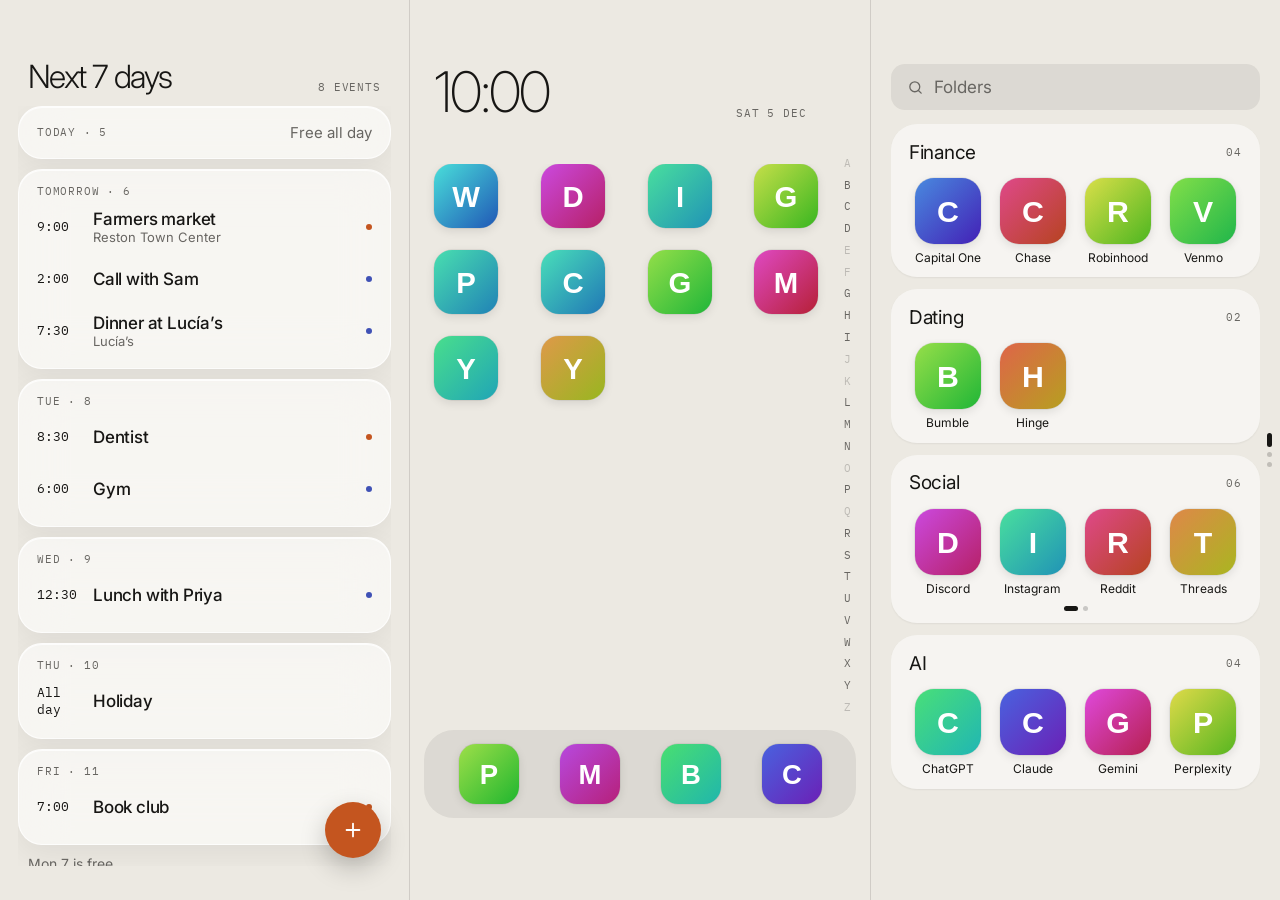
==== commit 711a2671: "Page 0.12.1: folder sections show only whole cards — no fade, no half card peeking Cards outside the" ====
--- a/index.html
+++ b/index.html
@@ -439,8 +439,7 @@
 #app.arranging #gfree .gi,#app.arranging #hdock .gi{transition:transform .22s var(--ease)}
 
 /* folder cards (0.11.0, R3): apps right in the card, 4 big icons a page, swipe for more */
-.fcards{margin-top:14px;flex:1;min-height:0;overflow:clip;touch-action:none;margin-bottom:56px;
-  -webkit-mask-image:linear-gradient(#000 calc(100% - 22px),transparent);mask-image:linear-gradient(#000 calc(100% - 22px),transparent)}
+.fcards{margin-top:14px;flex:1;min-height:0;overflow:clip;touch-action:none;margin-bottom:56px}
 .fcol{display:flex;flex-direction:column;gap:12px;will-change:transform}
 .fcard{flex:none;background:var(--card);border-radius:26px;padding:6px 0 12px;box-shadow:0 1px 2px rgba(0,0,0,.06);overflow:hidden}
 .fch{width:100%;display:flex;align-items:center;gap:9px;min-height:44px;padding:0 18px;text-align:left}
@@ -625,7 +624,7 @@
   const esc = (s) => String(s == null ? '' : s).replace(/[&<>"']/g, (c) => ({ '&': '&amp;', '<': '&lt;', '>': '&gt;', '"': '&quot;', "'": '&#39;' }[c]));
   const J = (s, d) => { try { const v = typeof s === 'string' ? JSON.parse(s) : s; return v == null ? d : v; } catch (e) { return d; } };
   const call = (fn, ...a) => { try { return N[fn](...a); } catch (e) { console.warn('PaperNative.' + fn, e); return null; } };
-  const PAGE_VERSION = '0.12.0';
+  const PAGE_VERSION = '0.12.1';
 
   // ------------------------------------------------------------------ saved state
   const KEY = 'paper.v1';
@@ -813,9 +812,11 @@
   // Children rise into place one after another.
   function stagger(box, max) {
     if (!box) return;
-    [...box.children].slice(0, max || 14).forEach((c, i) => {
+    const kids = box.classList.contains('fcol') ? [...box.children].filter((c) => +(c.dataset.sec || 0) === FSEC.k) : [...box.children];   // folder sections: only the cards on screen
+    kids.slice(0, max || 14).forEach((c, i) => {
       c.style.animation = 'none'; void c.offsetWidth;
       c.style.animation = 'rise 560ms cubic-bezier(.22,1,.36,1) ' + (i * 26) + 'ms both';
+      c.addEventListener('animationend', () => { c.style.animation = ''; }, { once: true });   // let go of opacity/transform afterwards
     });
   }
   function staggerHome() { stagger($('#colPeople')); stagger($('#colThings')); stagger($('#gfree'), 14); if (!S.jere) stagger($('#plainList'), 12); }
@@ -1383,7 +1384,7 @@
           '</section>';
       }).join('');
       box.innerHTML = '<div class="fcol">' + box.innerHTML + '</div>';
-      requestAnimationFrame(measureSections);
+      measureSections(); requestAnimationFrame(measureSections);
       return;
     }
     FSEC.n = 0; $('#fsecdots').innerHTML = '';
@@ -1405,6 +1406,7 @@
     if (!col) { FSEC.n = 0; return; }
     const h = box.clientHeight, cards = [...col.children], starts = [0];
     cards.forEach((c) => { const top = c.offsetTop, bottom = top + c.offsetHeight; if (bottom - starts[starts.length - 1] > h + 1 && top > starts[starts.length - 1]) starts.push(top); });
+    cards.forEach((c) => { let k = 0; while (k + 1 < starts.length && c.offsetTop >= starts[k + 1]) k++; c.dataset.sec = k; });
     FSEC.starts = starts; FSEC.n = starts.length; FSEC.k = Math.min(FSEC.k, FSEC.n - 1);
     col.style.paddingBottom = Math.max(0, h - (col.scrollHeight - starts[starts.length - 1])) + 'px';
     $('#fsecdots').innerHTML = FSEC.n > 1 ? starts.map(() => '<i></i>').join('') : '';
@@ -1420,6 +1422,8 @@
     FSEC.pos = pos;
     const col = $('#tiles .fcol'); if (!col) return;
     col.style.transform = 'translate3d(0,' + (-secOffset(pos)) + 'px,0)';
+    // only the current section's cards show at rest (no half card peeking at the bottom); mid-swipe the two cross-fade
+    for (const c of col.children) c.style.opacity = String(Math.max(0, 1 - Math.abs(pos - +(c.dataset.sec || 0)) * 1.4));
     const k = Math.round(Math.max(0, Math.min(FSEC.n - 1, pos)));
     $('#fsecdots').querySelectorAll('i').forEach((d, j) => d.classList.toggle('on', j === k));
   }
